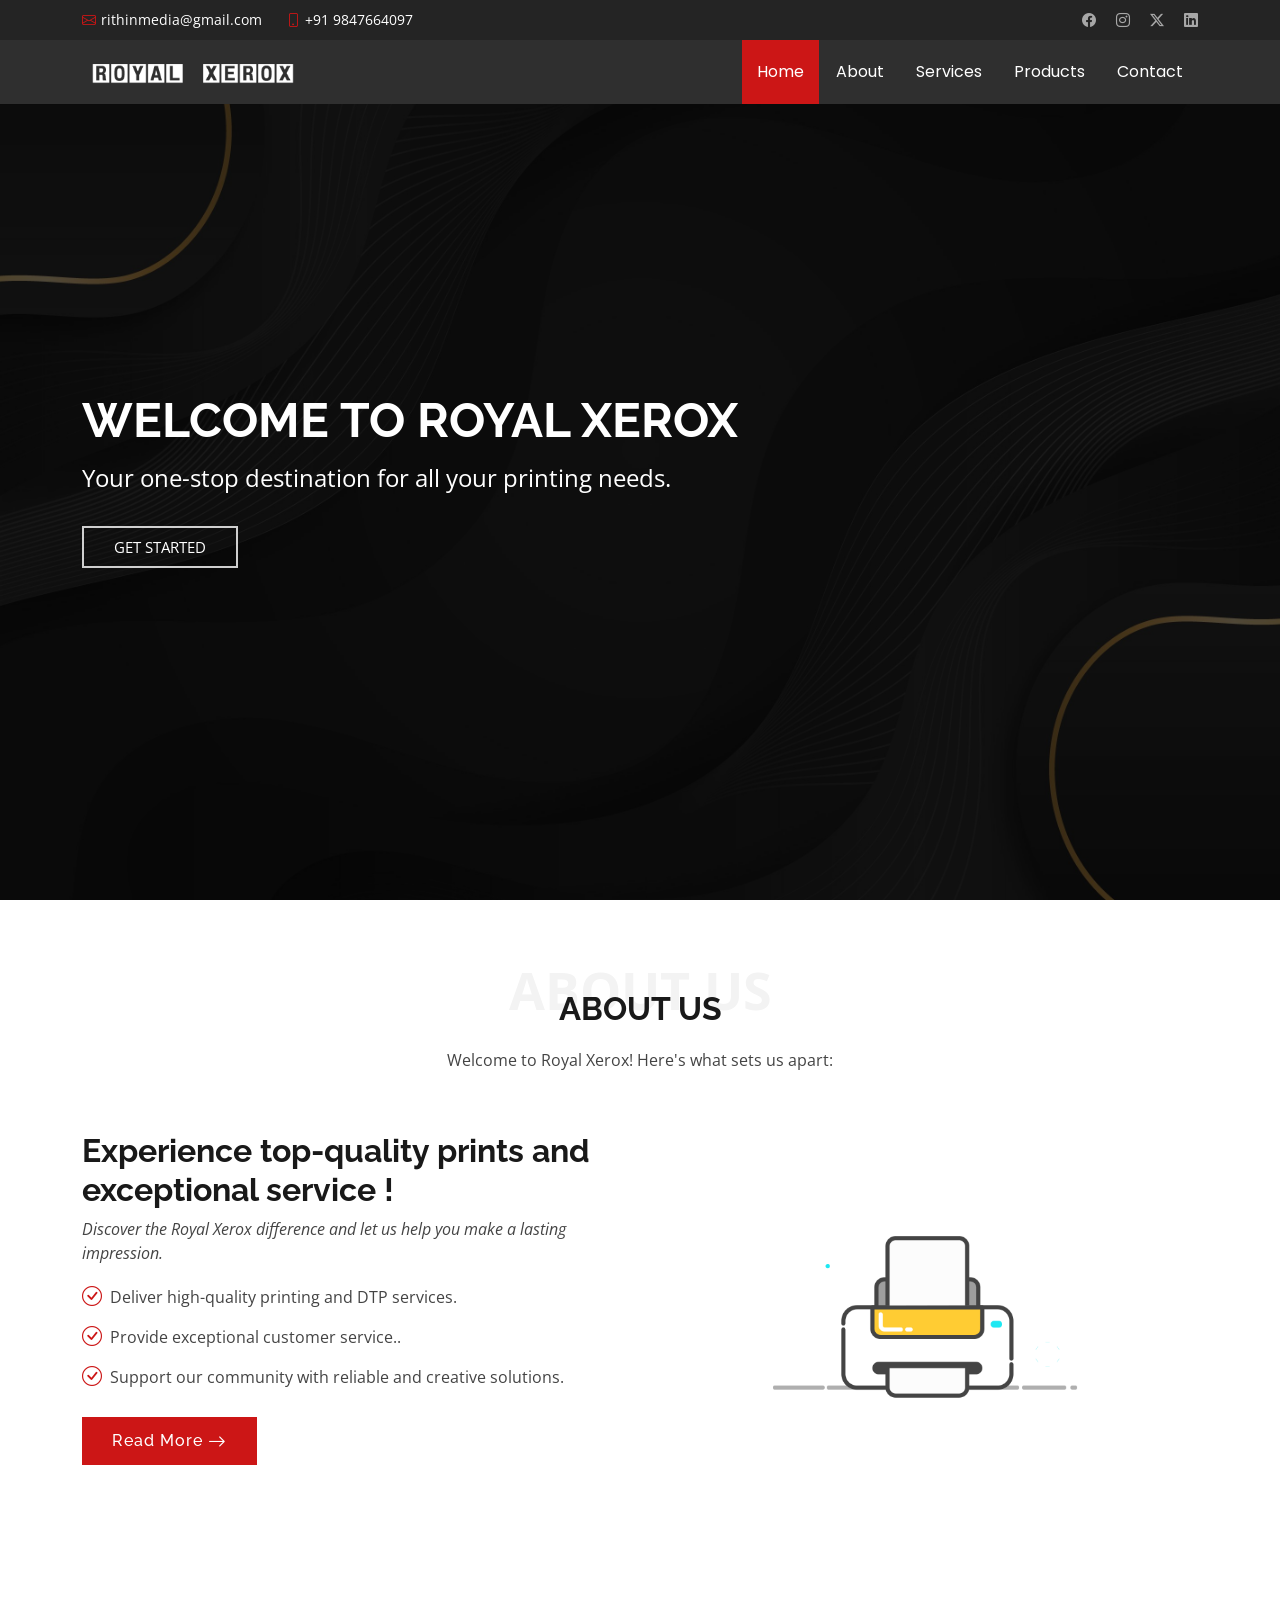
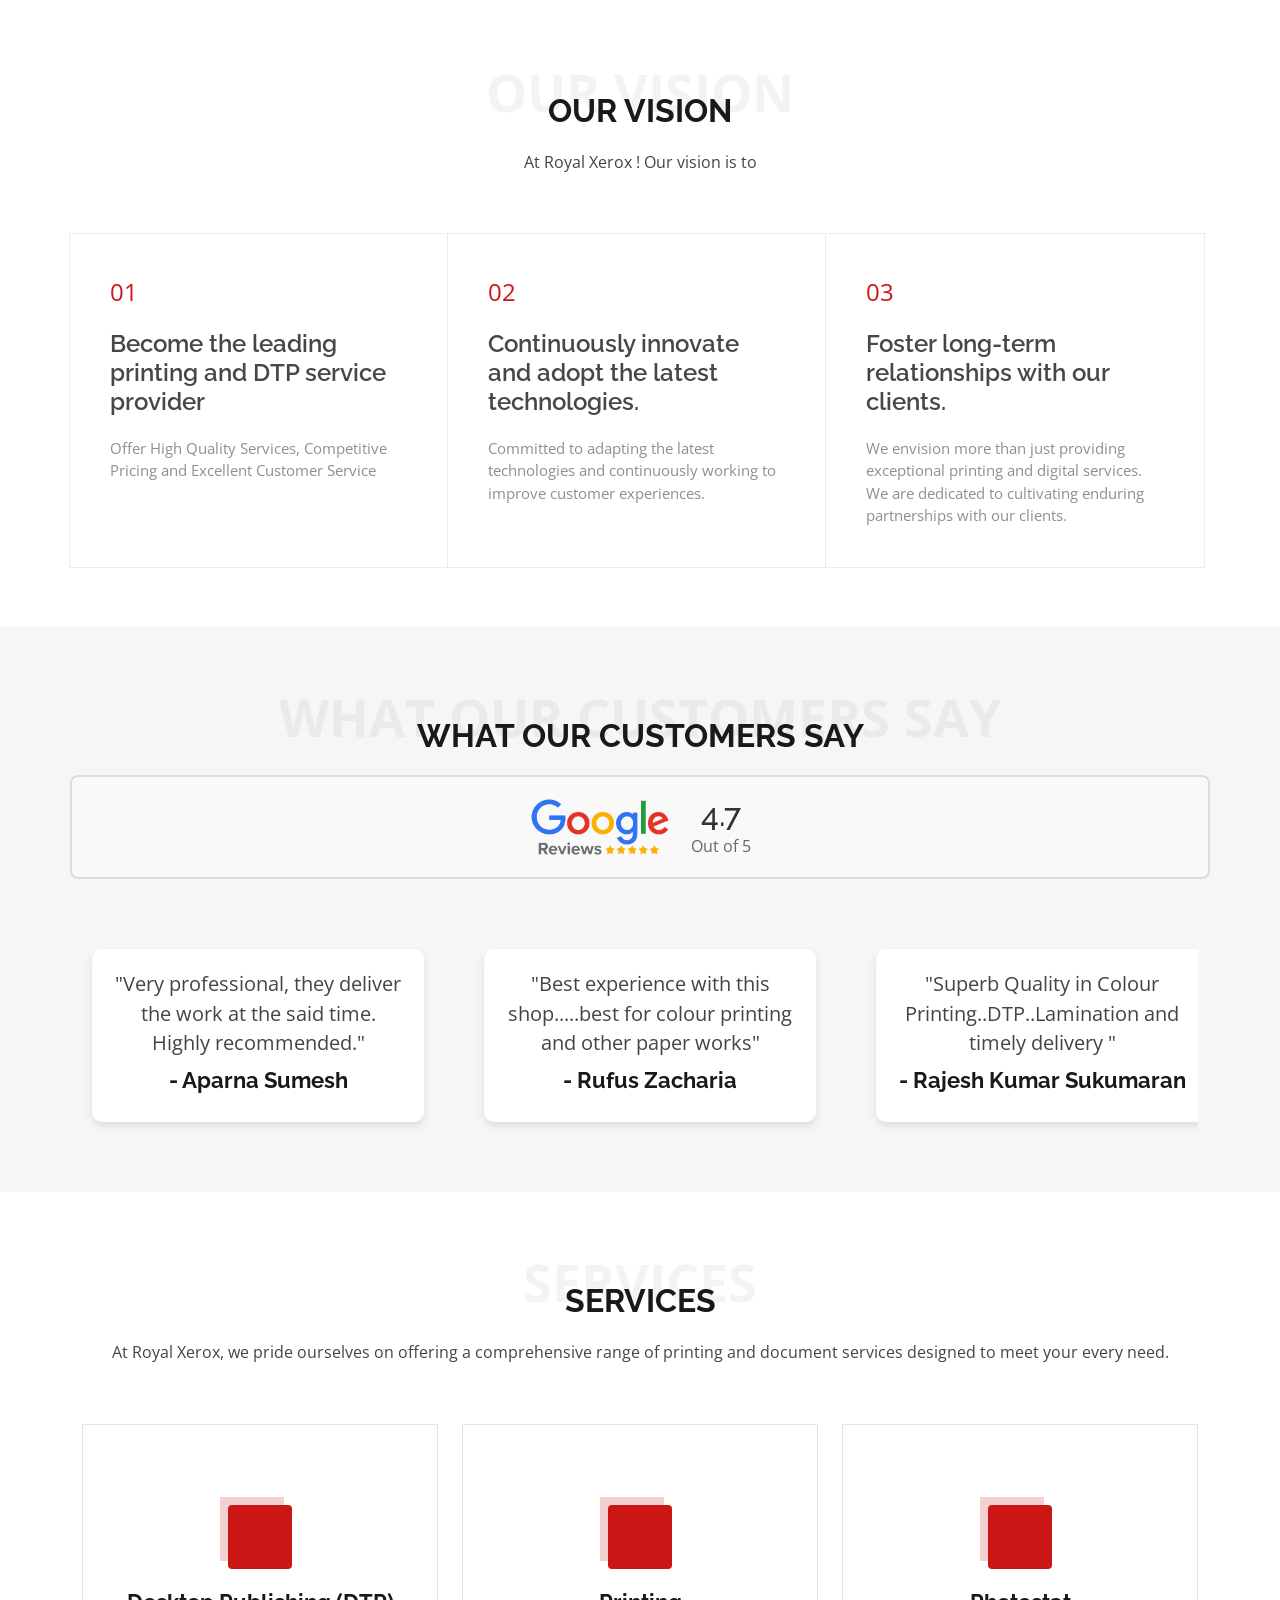
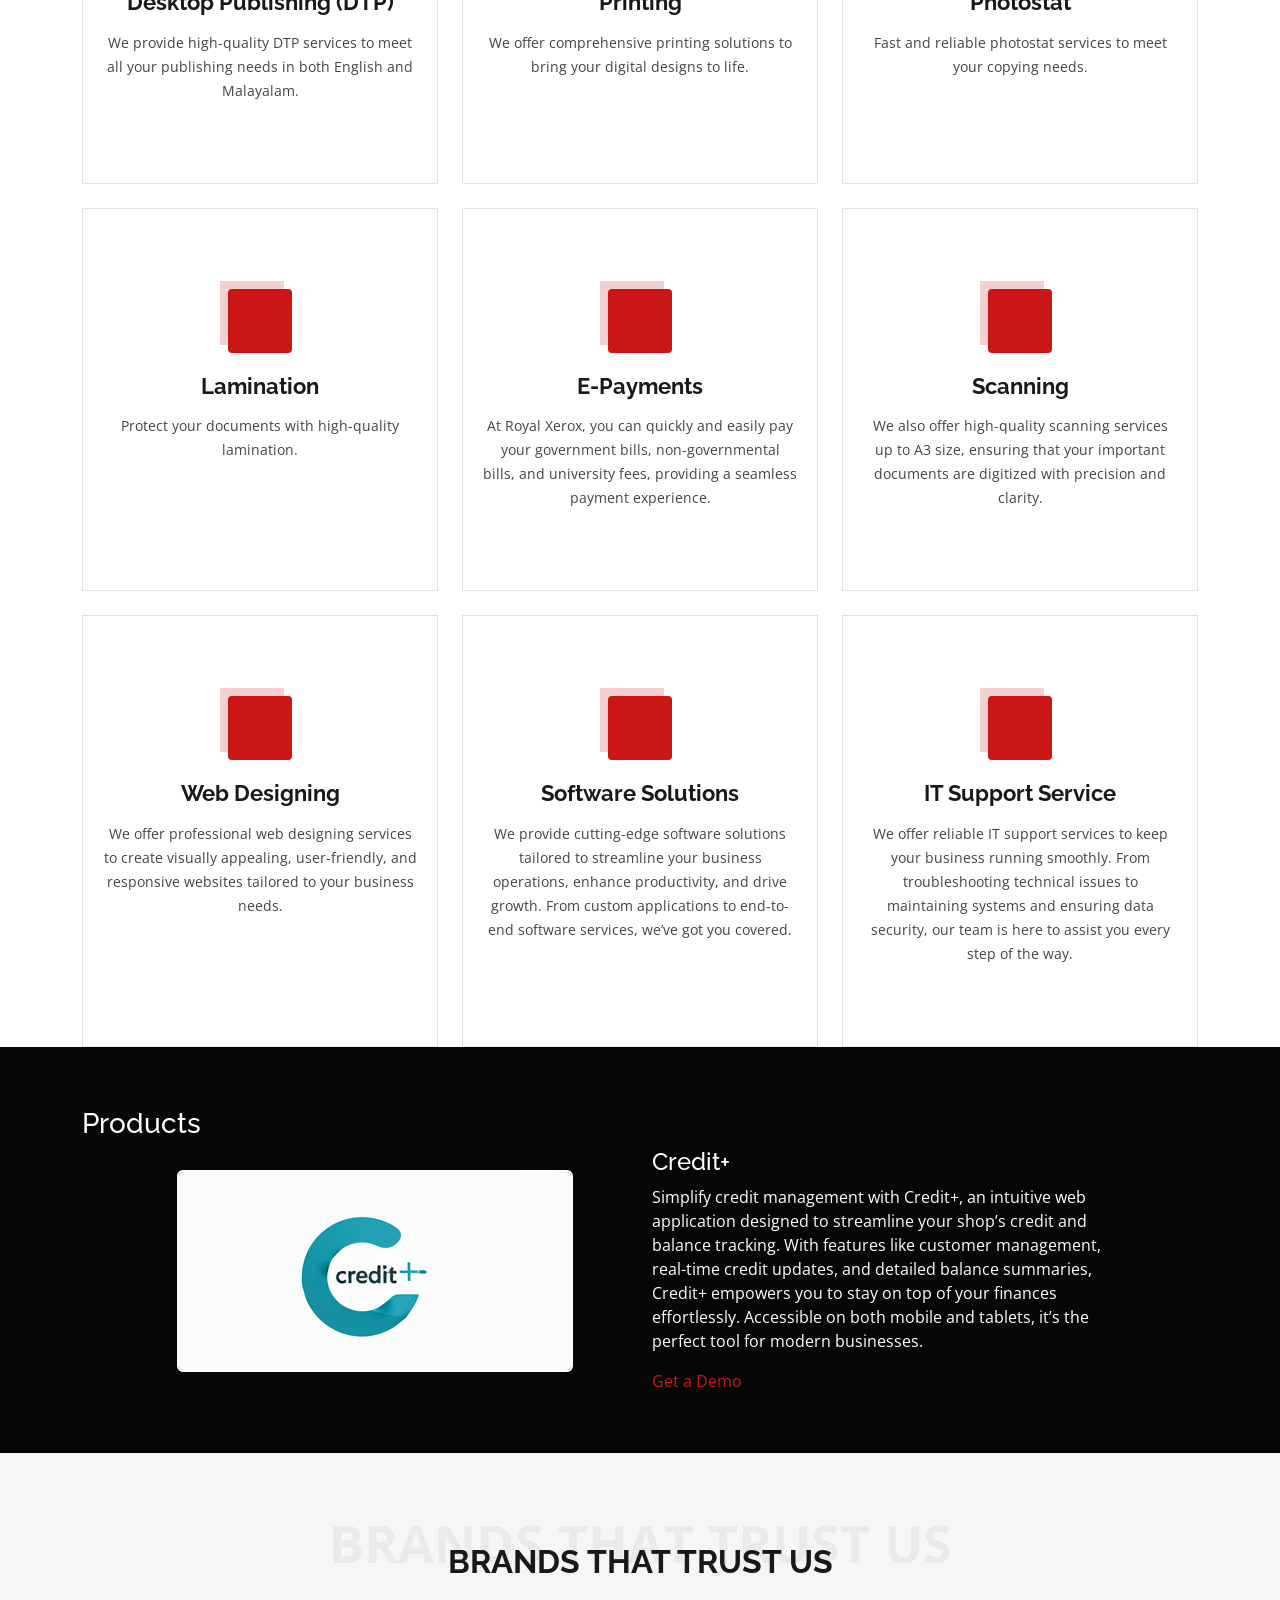
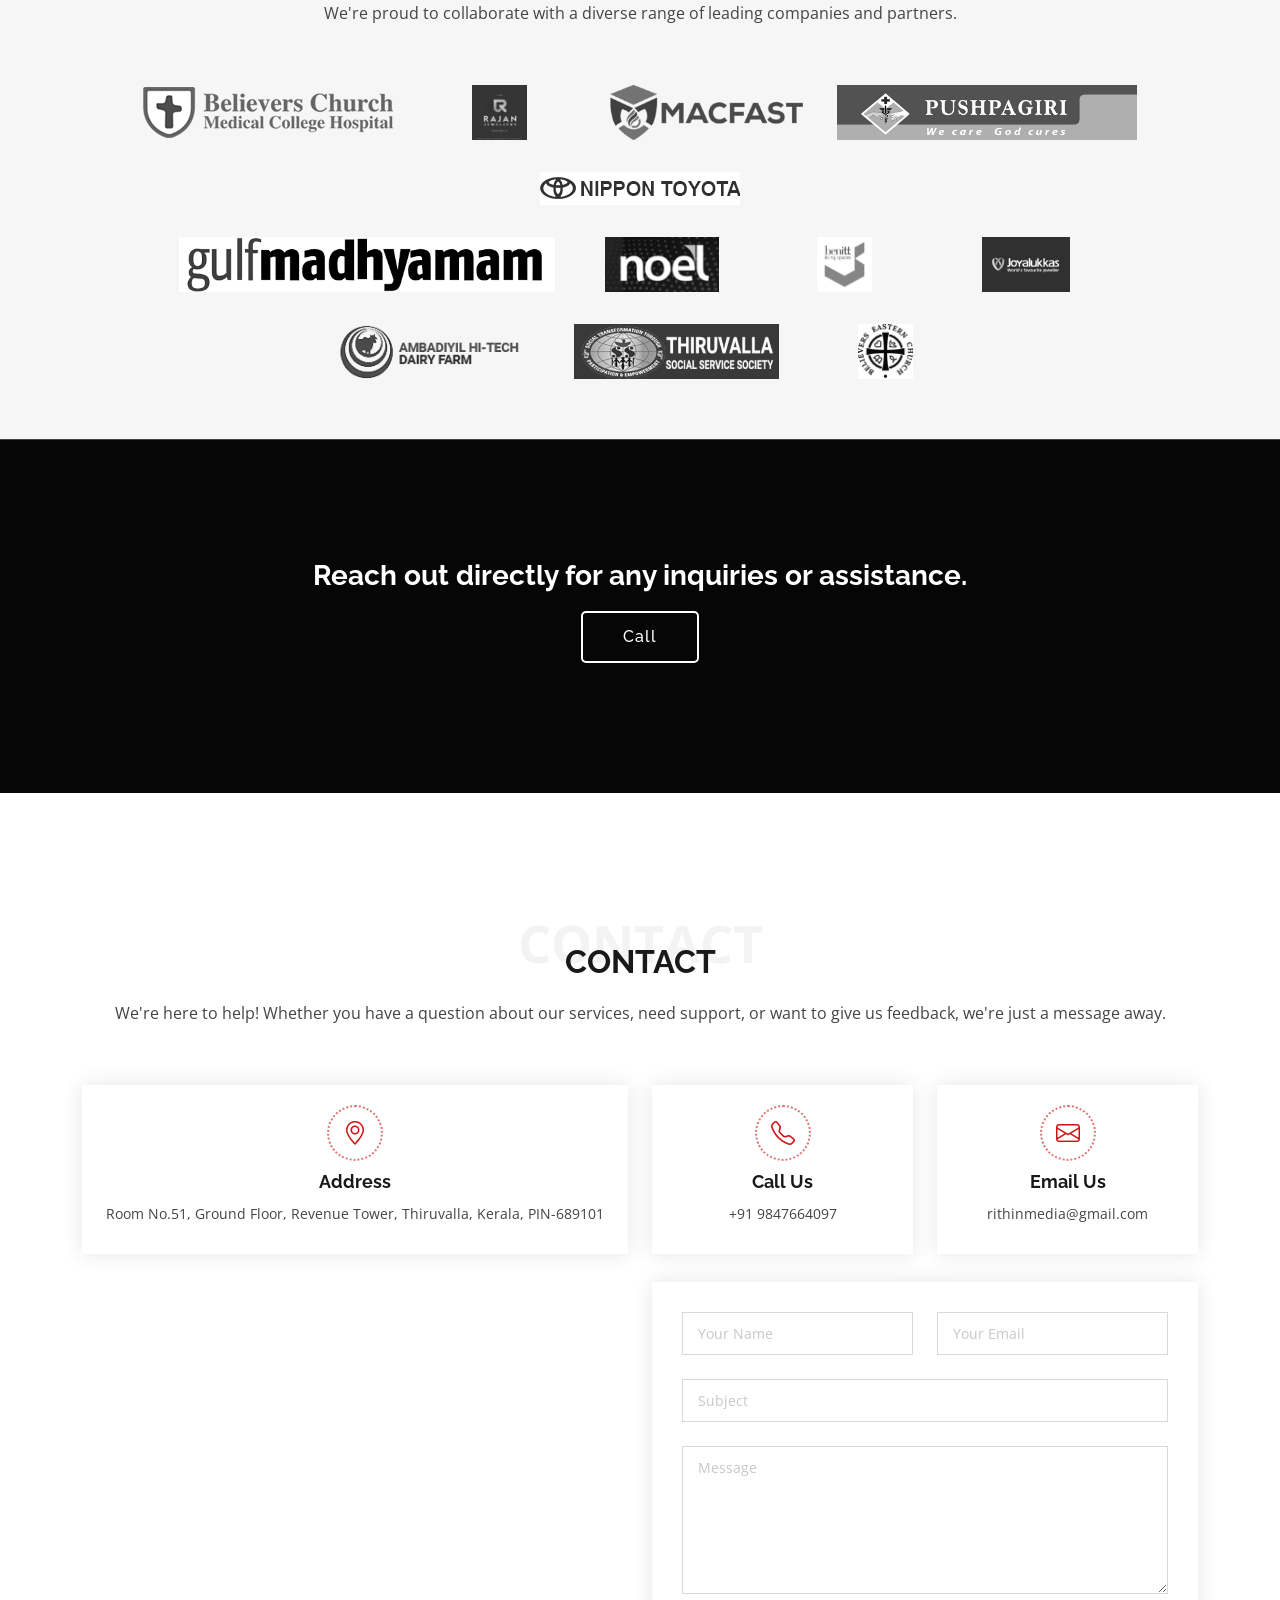
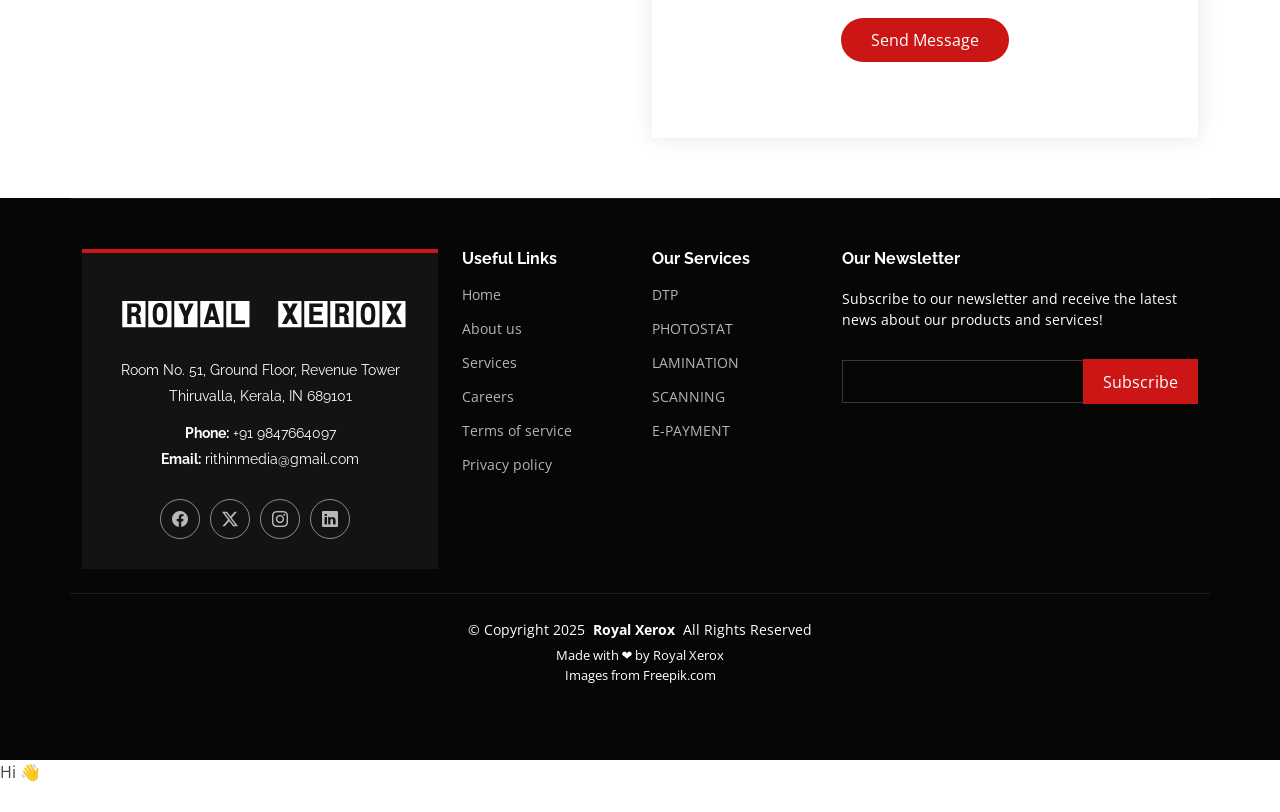
==== index.html @ 06dba80c "clients commmit" ====
<!DOCTYPE html>
<html lang="en">

<head>
  <meta charset="utf-8">
  <meta content="width=device-width, initial-scale=1.0" name="viewport">
  <title>Royal Xerox</title>
  <meta content="" name="description">
  <meta content="" name="keywords">

  <!-- Favicons -->
  <link href="assets/img/images.jpeg" rel="icon">
  <link href="assets/img/apple-touch-icon.png" rel="apple-touch-icon">

  <!-- Fonts -->
  <link href="https://fonts.googleapis.com" rel="preconnect">
  <link href="https://fonts.gstatic.com" rel="preconnect" crossorigin>
  <link href="https://fonts.googleapis.com/css2?family=Open+Sans:ital,wght@0,300;0,400;0,500;0,600;0,700;0,800;1,300;1,400;1,500;1,600;1,700;1,800&family=Poppins:ital,wght@0,100;0,200;0,300;0,400;0,500;0,600;0,700;0,800;0,900;1,100;1,200;1,300;1,400;1,500;1,600;1,700;1,800;1,900&family=Raleway:ital,wght@0,100;0,200;0,300;0,400;0,500;0,600;0,700;0,800;0,900;1,100;1,200;1,300;1,400;1,500;1,600;1,700;1,800;1,900&display=swap" rel="stylesheet">

  <!-- Vendor CSS Files -->
  <link href="assets/vendor/bootstrap/css/bootstrap.min.css" rel="stylesheet">
  <link href="assets/vendor/bootstrap-icons/bootstrap-icons.css" rel="stylesheet">
  <link href="assets/vendor/aos/aos.css" rel="stylesheet">
  <link href="assets/vendor/swiper/swiper-bundle.min.css" rel="stylesheet">
  <link href="assets/vendor/glightbox/css/glightbox.min.css" rel="stylesheet">

  <!-- Main CSS File -->
  <link href="assets/css/main.css" rel="stylesheet">

  <!-- =======================================================
  * Template Name: Day
  * Template URL: https://bootstrapmade.com/day-multipurpose-html-template-for-free/
  * Updated: Jun 29 2024 with Bootstrap v5.3.3
  * Author: BootstrapMade.com
  * License: https://bootstrapmade.com/license/
  ======================================================== -->
</head>

<body class="index-page">

  <header id="header" class="header fixed-top">

    <div class="topbar d-flex align-items-center">
      <div class="container d-flex justify-content-center justify-content-md-between">
        <div class="contact-info d-flex align-items-center">
          <i class="bi bi-envelope d-flex align-items-center"><a href="mailto:rithinmedia@gmail.com">rithinmedia@gmail.com</a></i>
          <i class="bi bi-phone d-flex align-items-center ms-4"><a href="tel:+919847664097"> +91 9847664097</a></i>
        </div>
        <div class="social-links d-none d-md-flex align-items-center">
          
          <a href="https://www.facebook.com/royalxeroxthiruvalla/" class="facebook"><i class="bi bi-facebook"></i></a>
          <a href="#" class="instagram"><i class="bi bi-instagram"></i></a>
          <a href="#" class="twitter"><i class="bi bi-twitter-x"></i></a>
          <a href="#" class="linkedin"><i class="bi bi-linkedin"></i></a>
        </div>
      </div>
    </div><!-- End Top Bar -->

    <div class="branding d-flex align-items-center">

      <div class="container position-relative d-flex align-items-center justify-content-between">
        <a href="index.html" class="logo d-flex align-items-center">
          <!-- Uncomment the line below if you also wish to use an image logo -->
          <!-- <img src="assets/img/logo.png" alt=""> -->
          <h1 class="sitename"><img src="assets/img/logo.png" alt=""></h1>
        </a>

        <nav id="navmenu" class="navmenu">
          <ul>
            <li><a href="#hero" class="active">Home</a></li>
            <li><a href="#about">About</a></li>
            <li><a href="#services">Services</a></li>
            <li><a href="#product">Products</a></li>
            <li><a href="#contact">Contact</a></li>
          </ul>
          <i class="mobile-nav-toggle d-xl-none bi bi-list"></i>
        </nav>
      </div>

    </div>

  </header>

  <main class="main">

    <!-- Hero Section -->
    <section id="hero" class="hero section dark-background">

      <img src="assets/img/hero-bg.jpg" alt="" data-aos="fade-in" id="logonav">

      <div class="container" data-aos="fade-up" data-aos-delay="100">
        <div class="row justify-content-start">
          <div class="col-lg-8">
            <h2>Welcome to Royal Xerox</h2>
            <p>Your one-stop destination for all your printing needs.</p>
            <a href="#about" class="btn-get-started">Get Started</a>
          </div>
        </div>
      </div>

    </section><!-- /Hero Section -->

    <!-- About Section -->
    <section id="about" class="about section">

      <!-- Section Title -->
      <div class="container section-title" data-aos="fade-up">
        <span>About Us<br></span>
        <h2>About Us<br></h2>
        <p>Welcome to Royal Xerox! Here's what sets us apart:</p>
      </div><!-- End Section Title -->

      <div class="container">

        <div class="row gy-4">

          <div class="col-lg-6 order-1 order-lg-2" data-aos="fade-up" data-aos-delay="100">
            <img src="assets/img/morningglory_printer.gif" class="img-fluid" alt="">
          </div>

          <div class="col-lg-6 order-2 order-lg-1 content" data-aos="fade-up" data-aos-delay="200">
            <h3>Experience top-quality prints and exceptional service !</h3>
            <p class="fst-italic">
              Discover the Royal Xerox difference and let us help you make a lasting impression.
            </p>
            <ul>
              <li><i class="bi bi-check-circle"></i> <span>Deliver high-quality printing and DTP services.</span></li>
              <li><i class="bi bi-check-circle"></i> <span>Provide exceptional customer service..</span></li>
              <li><i class="bi bi-check-circle"></i> <span>Support our community with reliable and creative solutions.</span></li>
            </ul>
            <a href="#cards" class="read-more"><span>Read More</span><i class="bi bi-arrow-right"></i></a>
          </div>

        </div>

      </div>

    </section><!-- /About Section -->

    <!-- Cards Section -->
    <section id="cards" class="cards section">
      <div class="container section-title" data-aos="fade-up">
        <span>Our Vision<br></span>
        <h2>Our Vision<br></h2>
        <p>At Royal Xerox ! Our vision is to </p>
      </div><!-- End Section Title -->
      <div class="container">

        <div class="row no-gutters">

          <div class="col-lg-4 col-md-6 card" data-aos="fade-up" data-aos-delay="100">
            <span>01</span>
            <h4>Become the leading printing and DTP service provider</h4>
            <p>Offer High Quality Services, Competitive Pricing and Excellent Customer Service</p>
          </div><!-- End Card Item -->

          <div class="col-lg-4 col-md-6 card" data-aos="fade-up" data-aos-delay="200">
            <span>02</span>
            <h4>Continuously innovate and adopt the latest technologies.</h4>
            <p>Committed to adapting the latest technologies and continuously working to improve customer experiences.</p>
          </div><!-- End Card Item -->

          <div class="col-lg-4 col-md-6 card" data-aos="fade-up" data-aos-delay="300">
            <span>03</span>
            <h4>Foster long-term relationships with our clients.</h4>
            <p>We envision more than just providing exceptional printing and digital services. We are dedicated to cultivating enduring partnerships with our clients.</p>
          </div><!-- End Card Item -->


        </div>

      </div>

    </section><!-- /Cards Section -->

    <section id="reviews" class="reviews section light-background">
      <div class="container section-title" data-aos="fade-up">
          <span>What Our Customers Say<br></span>
          <h2>What Our Customers Say<br></h2>
          
          <!-- Add Google Reviews Logo -->
          <div class="reviews-container">
            <div class="google-reviews-logo">
                <img src="assets/img/Google-Review-Logo.png" alt="Google Reviews">
            </div>
            <div class="overall-rating">
                <h3>4.7</h3>
                <div class="rating-number">Out of 5</div> <!-- Replace with actual rating info -->
            </div>
        </div>
      </div><!-- End Section Title -->
  
      <div class="container">
          <div class="swiper init-swiper">
              <script type="application/json" class="swiper-config">
                  {
                      "loop": true,
                      "speed": 600,
                      "autoplay": {
                          "delay": 5000
                      },
                      "slidesPerView": "auto",
                      "pagination": {
                          "el": ".swiper-pagination",
                          "type": "bullets",
                          "clickable": true
                      },
                      "breakpoints": {
                          "320": {
                              "slidesPerView": 1,
                              "spaceBetween": 20
                          },
                          "640": {
                              "slidesPerView": 2,
                              "spaceBetween": 40
                          },
                          "992": {
                              "slidesPerView": 3,
                              "spaceBetween": 60
                          }
                      }
                  }
              </script>
              <div class="swiper-wrapper align-items-center">
                  <!-- Review Slide 1 -->
                  <div class="swiper-slide review-slide">
                      <div class="review-content">
                          <p>"Very professional, they deliver the work at the said time. Highly recommended."</p>
                          <h4>- Aparna Sumesh</h4>
                      </div>
                  </div>
                  <!-- Review Slide 2 -->
                  <div class="swiper-slide review-slide">
                      <div class="review-content">
                          <p>"Best experience with this shop.....best for colour printing and other paper works"</p>
                          <h4>- Rufus Zacharia</h4>
                      </div>
                  </div>
                  <!-- Add more review slides here -->
                  <!-- Review Slide 3 -->
                  <div class="swiper-slide review-slide">
                      <div class="review-content">
                          <p>"Superb Quality in Colour Printing..DTP..Lamination and timely delivery "</p>
                          <h4>- Rajesh Kumar Sukumaran</h4>
                      </div>
                  </div>
                  <!-- Review Slide 4 -->
                  <div class="swiper-slide review-slide">
                      <div class="review-content">
                          <p>"Excellent for Colour Printing , DTP Works, Best shop in Thiruvalla"</p>
                          <h4>- Neethu Chacko</h4>
                      </div>
                  </div>
                  <!-- Review Slide 5 -->
                  <div class="swiper-slide review-slide">
                      <div class="review-content">
                          <p>"Work perfection is awesome and having good knowledge in printing and designing"</p>
                          <h4>- Preeja Nair</h4>
                      </div>
                  </div>
              </div>
          </div>
      </div>
  </section><!-- /Reviews Section -->

    <!-- Services Section -->
    <section id="services" class="services section">

      <!-- Section Title -->
      <div class="container section-title" data-aos="fade-up">
        <span>Services</span>
        <h2>Services</h2>
        <p>At Royal Xerox, we pride ourselves on offering a comprehensive range of printing and document services designed to meet your every need. </p>
      </div><!-- End Section Title -->

      <div class="container">

        <div class="row gy-4">

          <div class="col-lg-4 col-md-6" data-aos="fade-up" data-aos-delay="100">
            <div class="service-item  position-relative">
              <div class="icon">
                <i class="bi bi-activity"></i>
              </div>
              <a href="#" class="stretched-link">
                <h3>Desktop Publishing (DTP)</h3>
              </a>
              <p>We provide high-quality DTP services to meet all your publishing needs in both English and Malayalam.</p>
            </div>
          </div><!-- End Service Item -->

          <div class="col-lg-4 col-md-6" data-aos="fade-up" data-aos-delay="200">
            <div class="service-item position-relative">
              <div class="icon">
                <i class="bi bi-broadcast"></i>
              </div>
              <a href="#" class="stretched-link">
                <h3>Printing</h3>
              </a>
              <p>We offer comprehensive printing solutions to bring your digital designs to life.</p>
            </div>
          </div><!-- End Service Item -->

          <div class="col-lg-4 col-md-6" data-aos="fade-up" data-aos-delay="300">
            <div class="service-item position-relative">
              <div class="icon">
                <i class="bi bi-easel"></i>
              </div>
              <a href="#" class="stretched-link">
                <h3>Photostat</h3>
              </a>
              <p>Fast and reliable photostat services to meet your copying needs.</p>
            </div>
          </div><!-- End Service Item -->

          <div class="col-lg-4 col-md-6" data-aos="fade-up" data-aos-delay="400">
            <div class="service-item position-relative">
              <div class="icon">
                <i class="bi bi-bounding-box-circles"></i>
              </div>
              <a href="#" class="stretched-link">
                <h3>Lamination</h3>
              </a>
              <p>Protect your documents with high-quality lamination.</p>
              <a href="#" class="stretched-link"></a>
            </div>
          </div><!-- End Service Item -->

          <div class="col-lg-4 col-md-6" data-aos="fade-up" data-aos-delay="500">
            <div class="service-item position-relative">
              <div class="icon">
                <i class="bi bi-calendar4-week"></i>
              </div>
              <a href="#" class="stretched-link">
                <h3>E-Payments</h3>
              </a>
              <p>At Royal Xerox, you can quickly and easily pay your government bills, non-governmental bills, and university fees, providing a seamless payment experience.</p>
              <a href="#" class="stretched-link"></a>
            </div>
          </div><!-- End Service Item -->

          <div class="col-lg-4 col-md-6" data-aos="fade-up" data-aos-delay="600">
            <div class="service-item position-relative">
              <div class="icon">
                <i class="bi bi-chat-square-text"></i>
              </div>
              <a href="#" class="stretched-link">
                <h3>Scanning</h3>
              </a>
              <p>We also offer high-quality scanning services up to A3 size, ensuring that your important documents are digitized with precision and clarity.</p>
              <a href="#" class="stretched-link"></a>
            </div>
          </div><!-- End Service Item -->
          <div class="col-lg-4 col-md-6" data-aos="fade-up" data-aos-delay="600">
            <div class="service-item position-relative">
              <div class="icon">
                <i class="bi bi-chat-square-text"></i>
              </div>
              <a href="#" class="stretched-link">
                <h3>Web Designing</h3>
              </a>
              <p>We offer professional web designing services to create visually appealing, user-friendly, and responsive websites tailored to your business needs.</p>
              <a href="#" class="stretched-link"></a>
            </div>
          </div><!-- End Service Item -->
          <div class="col-lg-4 col-md-6" data-aos="fade-up" data-aos-delay="600">
            <div class="service-item position-relative">
              <div class="icon">
                <i class="bi bi-chat-square-text"></i>
              </div>
              <a href="#" class="stretched-link">
                <h3>Software Solutions</h3>
              </a>
              <p>We provide cutting-edge software solutions tailored to streamline your business operations, enhance productivity, and drive growth. From custom applications to end-to-end software services, we’ve got you covered.</p>
              <a href="#" class="stretched-link"></a>
            </div>
          </div><!-- End Service Item --><div class="col-lg-4 col-md-6" data-aos="fade-up" data-aos-delay="600">
            <div class="service-item position-relative">
              <div class="icon">
                <i class="bi bi-chat-square-text"></i>
              </div>
              <a href="#" class="stretched-link">
                <h3>IT Support Service</h3>
              </a>
              <p>We offer reliable IT support services to keep your business running smoothly. From troubleshooting technical issues to maintaining systems and ensuring data security, our team is here to assist you every step of the way.</p>
              <a href="#" class="stretched-link"></a>
            </div>
          </div><!-- End Service Item -->

        </div>

      </div>
    
<!-- Software Product Section -->
<section id="product" class="product section dark-background">
  <div class="container">
  <h3>Products</h3>
    <div class="row justify-content-center align-items-center" data-aos="zoom-in" data-aos-delay="100">
      <div class="col-xl-10">
        <div class="row align-items-center text-center text-md-start">
          <!-- Product Logo -->
          <div class="col-md-6">
            <img src="assets/img/project/credit+.png" alt="Software Product Logo" class="img-fluid rounded" 
                 style="max-width: 100%; height: auto; border: 2px solid #fff; border-radius: 10px;">
          </div>
          <!-- Product Description -->
          <div class="col-md-6">
            <h4>Credit+</h4>
            <p>
              Simplify credit management with Credit+, an intuitive web application designed to streamline your shop’s credit and balance tracking. With features like customer management, real-time credit updates, and detailed balance summaries, Credit+ empowers you to stay on top of your finances effortlessly. Accessible on both mobile and tablets, it’s the perfect tool for modern businesses.
            </p>
            <a class="cta-btn mt-3" href="#contact">Get a Demo</a>
          </div>
        </div>
      </div>
    </div>
  </div>

</section><!-- /Software Product Section -->
<!-- Brands Section -->
<!-- =======================================================
  * Brands That Trust Us Section (Manual CSS Animation)
  ======================================================== -->
<section id="brands" class="brands section light-background">

  <!-- Section Title -->
  <div class="container section-title">
    <span>Brands That Trust Us</span>
    <h2>Brands That Trust Us</h2>
    <p>We're proud to collaborate with a diverse range of leading companies and partners.</p>
  </div><!-- End Section Title -->

  <div class="container">
    <div class="brands-container">

      <!-- First Row of Logos -->
      <div class="brand-row">
        <div class="brand-item">
          <img src="assets/img/clients/client-3.png" alt="Brand Logo 1">
        </div>
        <div class="brand-item">
          <img src="assets/img/clients/client-2.png" alt="Brand Logo 2">
        </div>
        <div class="brand-item">
          <img src="assets/img/clients/client-4.png" alt="Brand Logo 3">
        </div>
        <div class="brand-item">
          <img src="assets/img/clients/client-5.png" alt="Brand Logo 4">
        </div>
        <div class="brand-item">
          <img src="assets/img/clients/client-11.png" alt="Brand Logo 5">
        </div>
      </div>

      <!-- Second Row of Logos -->
      <div class="brand-row">
        <div class="brand-item">
          <img src="assets/img/clients/client-9.png" alt="Brand Logo 6">
        </div>
        <div class="brand-item">
          <img src="assets/img/clients/client-1.png" alt="Brand Logo 7">
        </div>
        <div class="brand-item">
          <img src="assets/img/clients/client-7.png" alt="Brand Logo 8">
        </div>
        <div class="brand-item">
          <img src="assets/img/clients/client-10.gif" alt="Brand Logo 9">
        </div>
        <div class="brand-item">
          <img src="assets/img/clients/client-6.png" alt="Brand Logo 10">
        </div>
        <div class="brand-item">
          <img src="assets/img/clients/client-12.png" alt="Brand Logo 10">
        </div>
        <div class="brand-item">
          <img src="assets/img/clients/client-13.png" alt="Brand Logo 10">
        </div>
      </div>

    </div>
  </div>

</section><!-- /Brands Section -->
    <!-- Call To Action Section -->
    <section id="call-to-action" class="call-to-action section dark-background">

      <img src="assets/img/cta-bg.jpg" alt="">

      <div class="container">
        <div class="row justify-content-center" data-aos="zoom-in" data-aos-delay="100">
          <div class="col-xl-10">
            <div class="text-center">
              <h3>Reach out directly for any inquiries or assistance.</h3>
              <a class="cta-btn" href="tel:+919847664097">Call</a>
            </div>
          </div>
        </div>
      </div>

    </section><!-- /Call To Action Section -->


    </section><!-- /Team Section -->

    <!-- Contact Section -->
    <section id="contact" class="contact section">

      <!-- Section Title -->
      <div class="container section-title" data-aos="fade-up">
        <span>Contact</span>
        <h2>Contact</h2>
        <p>We're here to help! Whether you have a question about our services, need support, or want to give us feedback, we're just a message away.</p>
      </div><!-- End Section Title -->

      <div class="container" data-aos="fade-up" data-aos-delay="100">

        <div class="row gy-4">

          <div class="col-lg-6">
            <div class="info-item d-flex flex-column justify-content-center align-items-center" data-aos="fade-up" data-aos-delay="200">
              <i class="bi bi-geo-alt"></i>
              <h3>Address</h3>
              <p>Room No.51, Ground Floor, Revenue Tower, Thiruvalla, Kerala, PIN-689101 </p>
            </div>
          </div><!-- End Info Item -->

          <div class="col-lg-3 col-md-6">
            <div class="info-item d-flex flex-column justify-content-center align-items-center" data-aos="fade-up" data-aos-delay="300">
              <i class="bi bi-telephone"></i>
              <h3>Call Us</h3>
              <p>+91 9847664097</p>
   
            </div>
          </div><!-- End Info Item -->

          <div class="col-lg-3 col-md-6">
            <div class="info-item d-flex flex-column justify-content-center align-items-center" data-aos="fade-up" data-aos-delay="400">
              <i class="bi bi-envelope"></i>
              <h3>Email Us</h3>
              <p>rithinmedia@gmail.com</p>
            </div>
          </div><!-- End Info Item -->

        </div>

        <div class="row gy-4 mt-1">
          <div class="col-lg-6" data-aos="fade-up" data-aos-delay="300">
            <iframe src="https://www.google.com/maps/embed?pb=!1m18!1m12!1m3!1d3936.4609875355113!2d76.5666291741224!3d9.380874283383577!2m3!1f0!2f0!3f0!3m2!1i1024!2i768!4f13.1!3m3!1m2!1s0x3b06240b7fc2f66b%3A0x5ed2994f30b6fde3!2sRoyal%20Xerox-%20Photostat%20%7C%20DTP%20%7C%20Internet%20%7C%20Printing%20upto%20A3%20%7C%20Lamination%7C%20Xerox!5e0!3m2!1sen!2sin!4v1720617554786!5m2!1sen!2sin" width="600" height="450" style="border:0;" allowfullscreen="" loading="lazy" referrerpolicy="no-referrer-when-downgrade"></iframe></iframe>
          </div><!-- End Google Maps -->

          <div class="col-lg-6">
            <form action="https://formspree.io/f/xldrddgw" method="post" class="php-email-form" data-aos="fade-up" data-aos-delay="400">
              <div class="row gy-4">

                <div class="col-md-6">
                  <input type="text" name="name" class="form-control" placeholder="Your Name" required="">
                </div>

                <div class="col-md-6 ">
                  <input type="email" class="form-control" name="email" placeholder="Your Email" required="">
                </div>

                <div class="col-md-12">
                  <input type="text" class="form-control" name="subject" placeholder="Subject" required="">
                </div>

                <div class="col-md-12">
                  <textarea class="form-control" name="message" rows="6" placeholder="Message" required=""></textarea>
                </div>

                <div class="col-md-12 text-center">
                  <div class="loading">Loading</div>
                  <div class="error-message">Your message has been sent. Thank you!</div>
                  <div class="sent-message">Your message has been sent. Thank you!</div>

                  <button type="submit">Send Message</button>
                </div>

              </div>
            </form>
          </div><!-- End Contact Form -->

        </div>

      </div>

    </section><!-- /Contact Section -->

  </main>

  <footer id="footer" class="footer position-relative dark-background">

    <div class="container footer-top">
      <div class="row gy-4">
        <div class="col-lg-4 col-md-6">
          <div class="footer-about">
            <a href="index.html" class="logo sitename"><img src="assets/img/logo.png" alt=""></a>
            <div class="footer-contact pt-3">
              <p>Room No. 51, Ground Floor, Revenue Tower</p>
              <p>Thiruvalla, Kerala, IN 689101</p>
              <p class="mt-3"><strong>Phone:</strong> <span>+91 9847664097</span></p>
              <p><strong>Email:</strong> <span>rithinmedia@gmail.com</span></p>
            </div>
            <div class="social-links d-flex mt-4">
              <a href="https://www.facebook.com/royalxeroxthiruvalla/"><i class="bi bi-facebook"></i></a>
              <a href=""><i class="bi bi-twitter-x"></i></a>
              <a href=""><i class="bi bi-instagram"></i></a>
              <a href=""><i class="bi bi-linkedin"></i></a>
            </div>
          </div>
        </div>

        <div class="col-lg-2 col-md-3 footer-links">
          <h4>Useful Links</h4>
          <ul>
            <li><a href="#">Home</a></li>
            <li><a href="#about">About us</a></li>
            <li><a href="#services">Services</a></li>
            <li><a href="careers.html">Careers</a></li>
            <li><a href="#">Terms of service</a></li>
            <li><a href="#">Privacy policy</a></li>
          </ul>
        </div>

        <div class="col-lg-2 col-md-3 footer-links">
          <h4>Our Services</h4>
          <ul>
            <li><a href="#services">DTP</a></li>
            <li><a href="#services">PHOTOSTAT</a></li>
            <li><a href="#services">LAMINATION</a></li>
            <li><a href="#services">SCANNING</a></li>
            <li><a href="#services">E-PAYMENT</a></li>
          </ul>
        </div>

        <div class="col-lg-4 col-md-12 footer-newsletter">
          <h4>Our Newsletter</h4>
          <p>Subscribe to our newsletter and receive the latest news about our products and services!</p>
          <form action="forms/newsletter.php" method="post" class="php-email-form">
            <div class="newsletter-form"><input type="email" name="email"><input type="submit" value="Subscribe"></div>
            <div class="loading">Loading</div>
            <div class="sent-message">Your subscription request has been sent. Thank you!</div>
          </form>
        </div>

      </div>
    </div>

    <div class="container copyright text-center mt-4">
      <p>© <span>Copyright 2025</span> <strong class="px-1 sitename">Royal Xerox</strong> <span>All Rights Reserved</span></p>
      <div class="credits">
        <!-- All the links in the footer should remain intact. -->
        <!-- You can delete the links only if you've purchased the pro version. -->
        <!-- Licensing information: https://bootstrapmade.com/license/ -->
        <!-- Purchase the pro version with working PHP/AJAX contact form: [buy-url] -->
        Made with ❤️ by Royal Xerox</a></a>
        <p>Images from Freepik.com</p>
      </div>
    </div>

  </footer>
  <!-- Floating Chatbot -->
  <div id="chatbot-container">
  <div id="chat-message">Hi 👋</div>
  <div id="chatbot">
    <!-- WhatsApp Logo SVG -->
    <svg xmlns="http://www.w3.org/2000/svg" width="28" height="28" fill="white" viewBox="0 0 24 24">
      <path d="M.057 24l1.687-6.163a11.867 11.867 0 01-1.587-5.96C.16 5.3 5.307.154 11.64.154c3.17 0 6.167 1.237 8.413 3.484a11.82 11.82 0 013.48 8.414c-.003 6.333-5.15 11.48-11.483 11.48a11.9 11.9 0 01-5.962-1.59L.057 24zm6.597-3.807c1.676.995 3.276 1.591 5.084 1.593 5.448 0 9.886-4.434 9.889-9.877.002-5.462-4.415-9.89-9.881-9.892-5.452 0-9.887 4.428-9.889 9.88a9.84 9.84 0 001.606 5.26l-.999 3.648 3.19-.992zm11.387-5.464c-.074-.124-.272-.198-.57-.347-.297-.149-1.758-.868-2.031-.967-.272-.099-.47-.149-.669.149-.198.297-.768.967-.94 1.165-.173.198-.347.223-.644.074-.297-.149-1.255-.463-2.39-1.475-.883-.788-1.48-1.761-1.653-2.059-.173-.297-.018-.458.13-.606.134-.133.297-.347.446-.52.149-.173.198-.297.298-.495.099-.198.05-.372-.025-.521-.074-.149-.669-1.612-.916-2.209-.242-.579-.487-.5-.669-.51-.173-.007-.372-.009-.57-.009-.198 0-.52.074-.793.372s-1.04 1.016-1.04 2.479 1.065 2.876 1.213 3.074c.149.198 2.095 3.2 5.076 4.487.709.306 1.262.489 1.694.626.712.227 1.36.195 1.872.118.571-.085 1.758-.719 2.006-1.413.248-.694.248-1.289.173-1.413z"/>
    </svg>
  </div>
</div>

  <!-- Small notification sound -->
  <audio id="chat-sound" src="https://www.soundjay.com/buttons/sounds/button-3.mp3" preload="auto"></audio>

  <!-- Scroll Top -->
  <a href="#" id="scroll-top" class="scroll-top d-flex align-items-center justify-content-center"><i class="bi bi-arrow-up-short"></i></a>

  <!-- Preloader -->
  <div id="preloader"></div>

  <!-- Vendor JS Files -->
  <script src="assets/vendor/bootstrap/js/bootstrap.bundle.min.js"></script>
  <script src="assets/vendor/php-email-form/validate.js"></script>
  <script src="assets/vendor/aos/aos.js"></script>
  <script src="assets/vendor/swiper/swiper-bundle.min.js"></script>
  <script src="assets/vendor/glightbox/js/glightbox.min.js"></script>
  <script src="assets/vendor/imagesloaded/imagesloaded.pkgd.min.js"></script>
  <script src="assets/vendor/isotope-layout/isotope.pkgd.min.js"></script>

  <!-- Main JS File -->
  <script src="assets/js/main.js"></script>

</body>
<script>
  // WhatsApp redirect on icon click
  document.getElementById("chatbot").onclick = function() {
    window.open("https://wa.me/919656719834?text=Hi%2C%20I%20just%20came%20across%20your%20website%20and%20wanted%20to%20connect%20with%20you%20on%20WhatsApp.", "_blank"); // replace with your WhatsApp number
  };

  // Play sound + show "Hi 👋"
  window.onload = function() {
    const sound = document.getElementById("chat-sound");
    sound.play();
  };

  // Auto-hide the "Hi" bubble after 5 seconds
  setTimeout(() => {
    document.getElementById("chat-message").style.display = "none";
  }, 5000);

  const form = document.getElementById('contact-form');
  form.addEventListener('submit', async (event) => {
    event.preventDefault();
    const formData = new FormData(form);
    
    const response = await fetch(form.action, {
      method: form.method,
      body: formData,
      headers: {
        'Accept': 'application/json'
      }
    });

    if (response.ok) {
      alert("Your message has been sent. Thank you!");
    } else {
      alert("There was an error sending your message. Please try again later.");
    }
    
  });
</script>
</html>
---- assets/css/main.css ----
/**
* Template Name: Day
* Template URL: https://bootstrapmade.com/day-multipurpose-html-template-for-free/
* Updated: Jun 29 2024 with Bootstrap v5.3.3
* Author: BootstrapMade.com
* License: https://bootstrapmade.com/license/
*/

/*--------------------------------------------------------------
# Font & Color Variables
# Help: https://bootstrapmade.com/color-system/
--------------------------------------------------------------*/
/* Fonts */
:root {
  --default-font: "Open Sans",  system-ui, -apple-system, "Segoe UI", Roboto, "Helvetica Neue", Arial, "Noto Sans", "Liberation Sans", sans-serif, "Apple Color Emoji", "Segoe UI Emoji", "Segoe UI Symbol", "Noto Color Emoji";
  --heading-font: "Raleway",  sans-serif;
  --nav-font: "Poppins",  sans-serif;
}

/* Global Colors - The following color variables are used throughout the website. Updating them here will change the color scheme of the entire website */
:root { 
  --background-color: #ffffff; /* Background color for the entire website, including individual sections */
  --default-color: #444444; /* Default color used for the majority of the text content across the entire website */
  --heading-color: #191919; /* Color for headings, subheadings and title throughout the website */
  --accent-color: #cc1616; /* Accent color that represents your brand on the website. It's used for buttons, links, and other elements that need to stand out */
  --surface-color: #ffffff; /* The surface color is used as a background of boxed elements within sections, such as cards, icon boxes, or other elements that require a visual separation from the global background. */
  --contrast-color: #ffffff; /* Contrast color for text, ensuring readability against backgrounds of accent, heading, or default colors. */
}

/* Nav Menu Colors - The following color variables are used specifically for the navigation menu. They are separate from the global colors to allow for more customization options */
:root {
  --nav-color: #ffffff;  /* The default color of the main navmenu links */
  --nav-hover-color: #cc1616; /* Applied to main navmenu links when they are hovered over or active */
  --nav-mobile-background-color: #ffffff; /* Used as the background color for mobile navigation menu */
  --nav-dropdown-background-color: #ffffff; /* Used as the background color for dropdown items that appear when hovering over primary navigation items */
  --nav-dropdown-color: #212529; /* Used for navigation links of the dropdown items in the navigation menu. */
  --nav-dropdown-hover-color: #cc1616; /* Similar to --nav-hover-color, this color is applied to dropdown navigation links when they are hovered over. */
}

/* Color Presets - These classes override global colors when applied to any section or element, providing reuse of the sam color scheme. */

.light-background {
  --background-color: #f6f6f6;
  --surface-color: #ffffff;
}

.dark-background {
  --background-color: #060606;
  --default-color: #ffffff;
  --heading-color: #ffffff;
  --surface-color: #252525;
  --contrast-color: #ffffff;
}

/* Smooth scroll */
:root {
  scroll-behavior: smooth;
}

/*--------------------------------------------------------------
# General Styling & Shared Classes
--------------------------------------------------------------*/
body {
  color: var(--default-color);
  background-color: var(--background-color);
  font-family: var(--default-font);
}

a {
  color: var(--accent-color);
  text-decoration: none;
  transition: 0.3s;
}

a:hover {
  color: color-mix(in srgb, var(--accent-color), transparent 25%);
  text-decoration: none;
}

h1,
h2,
h3,
h4,
h5,
h6 {
  color: var(--heading-color);
  font-family: var(--heading-font);
}

/* PHP Email Form Messages
------------------------------*/
.php-email-form .error-message {
  display: none;
  background: #df1529;
  color: #ffffff;
  text-align: left;
  padding: 15px;
  margin-bottom: 24px;
  font-weight: 600;
}

.php-email-form .sent-message {
  display: none;
  color: #ffffff;
  background: #059652;
  text-align: center;
  padding: 15px;
  margin-bottom: 24px;
  font-weight: 600;
}

.php-email-form .loading {
  display: none;
  background: var(--surface-color);
  text-align: center;
  padding: 15px;
  margin-bottom: 24px;
}

.php-email-form .loading:before {
  content: "";
  display: inline-block;
  border-radius: 50%;
  width: 24px;
  height: 24px;
  margin: 0 10px -6px 0;
  border: 3px solid var(--accent-color);
  border-top-color: var(--surface-color);
  animation: php-email-form-loading 1s linear infinite;
}

@keyframes php-email-form-loading {
  0% {
    transform: rotate(0deg);
  }

  100% {
    transform: rotate(360deg);
  }
}

/*--------------------------------------------------------------
# Global Header
--------------------------------------------------------------*/
.header {
  --background-color: #242424;
  --default-color: #ffffff;
  --heading-color: #ffffff;
  --contrast-color: #ffffff;
  color: var(--default-color);
  transition: all 0.5s;
  z-index: 997;
  background-color: var(--background-color);
}

.header .topbar {
  background-color: var(--background-color);
  height: 40px;
  padding: 0;
  font-size: 14px;
  transition: all 0.5s;
}

.header .topbar .contact-info i {
  font-style: normal;
  color: var(--accent-color);
}

.header .topbar .contact-info i a,
.header .topbar .contact-info i span {
  padding-left: 5px;
  color: var(--default-color);
}

@media (max-width: 575px) {

  .header .topbar .contact-info i a,
  .header .topbar .contact-info i span {
    font-size: 13px;
  }
}

.header .topbar .contact-info i a {
  line-height: 0;
  transition: 0.3s;
}

.header .topbar .contact-info i a:hover {
  color: var(--contrast-color);
  text-decoration: underline;
}

.header .topbar .social-links a {
  color: color-mix(in srgb, var(--default-color), transparent 40%);
  line-height: 0;
  transition: 0.3s;
  margin-left: 20px;
}

.header .topbar .social-links a:hover {
  color: var(--accent-color);
}

.header .branding {
  background-color: color-mix(in srgb, var(--default-color), transparent 95%);
  min-height: 50px;
}

.header .logo {
  line-height: 1;
}

.header .logo img {
  max-height: 36px;
  margin-right: 8px;
}

.header .logo h1 {
  font-size: 30px;
  margin: 0;
  font-weight: 700;
  text-transform: uppercase;
  color: var(--heading-color);
}

/*--------------------------------------------------------------
# Navigation Menu
--------------------------------------------------------------*/
/* Desktop Navigation */
@media (min-width: 1200px) {
  .navmenu {
    padding: 0;
  }

  .navmenu ul {
    margin: 0;
    padding: 0;
    display: flex;
    list-style: none;
    align-items: center;
  }

  .navmenu li {
    position: relative;
  }

  .navmenu a,
  .navmenu a:focus {
    color: var(--nav-color);
    padding: 20px 15px;
    margin-left: 2px;
    font-size: 16px;
    font-family: var(--nav-font);
    font-weight: 400;
    display: flex;
    align-items: center;
    justify-content: space-between;
    white-space: nowrap;
    transition: 0.3s;
  }

  .navmenu a i,
  .navmenu a:focus i {
    font-size: 12px;
    line-height: 0;
    margin-left: 5px;
    transition: 0.3s;
  }

  .navmenu li:hover>a,
  .navmenu .active,
  .navmenu .active:focus {
    color: var(--contrast-color);
    background-color: var(--nav-hover-color);
  }

  .navmenu .dropdown ul {
    margin: 0;
    padding: 0;
    background: var(--nav-dropdown-background-color);
    display: block;
    position: absolute;
    visibility: hidden;
    left: 2px;
    top: 130%;
    opacity: 0;
    transition: 0.3s;
    z-index: 99;
    box-shadow: 0px 0px 30px rgba(0, 0, 0, 0.15);
  }

  .navmenu .dropdown ul li {
    min-width: 200px;
  }

  .navmenu .dropdown ul a {
    padding: 10px 20px;
    margin: 0;
    font-size: 15px;
    text-transform: none;
    color: var(--nav-dropdown-color);
  }

  .navmenu .dropdown ul a i {
    font-size: 12px;
  }

  .navmenu .dropdown ul a:hover,
  .navmenu .dropdown ul .active:hover,
  .navmenu .dropdown ul li:hover>a {
    color: var(--contrast-color);
    background-color: var(--nav-hover-color);
  }

  .navmenu .dropdown:hover>ul {
    opacity: 1;
    top: 100%;
    visibility: visible;
  }

  .navmenu .dropdown .dropdown ul {
    top: 0;
    left: -90%;
    visibility: hidden;
  }

  .navmenu .dropdown .dropdown:hover>ul {
    opacity: 1;
    top: 0;
    left: -100%;
    visibility: visible;
  }
}

/* Mobile Navigation */
@media (max-width: 1199px) {
  .mobile-nav-toggle {
    color: var(--nav-color);
    font-size: 28px;
    line-height: 0;
    margin-right: 10px;
    cursor: pointer;
    transition: color 0.3s;
  }

  .navmenu {
    padding: 0;
    z-index: 9997;
  }

  .navmenu ul {
    display: none;
    position: absolute;
    inset: 60px 20px 20px 20px;
    padding: 10px 0;
    margin: 0;
    border-radius: 6px;
    background-color: var(--nav-mobile-background-color);
    overflow-y: auto;
    transition: 0.3s;
    z-index: 9998;
    box-shadow: 0px 0px 30px rgba(0, 0, 0, 0.1);
  }

  .navmenu a,
  .navmenu a:focus {
    color: var(--nav-dropdown-color);
    padding: 10px 20px;
    font-family: var(--nav-font);
    font-size: 17px;
    font-weight: 500;
    display: flex;
    align-items: center;
    justify-content: space-between;
    white-space: nowrap;
    transition: 0.3s;
  }

  .navmenu a i,
  .navmenu a:focus i {
    font-size: 12px;
    line-height: 0;
    margin-left: 5px;
    width: 30px;
    height: 30px;
    display: flex;
    align-items: center;
    justify-content: center;
    border-radius: 50%;
    transition: 0.3s;
    background-color: color-mix(in srgb, var(--accent-color), transparent 90%);
  }

  .navmenu a i:hover,
  .navmenu a:focus i:hover {
    background-color: var(--accent-color);
    color: var(--contrast-color);
  }

  .navmenu a:hover,
  .navmenu .active,
  .navmenu .active:focus {
    color: var(--nav-dropdown-hover-color);
  }

  .navmenu .active i,
  .navmenu .active:focus i {
    background-color: var(--accent-color);
    color: var(--contrast-color);
    transform: rotate(180deg);
  }

  .navmenu .dropdown ul {
    position: static;
    display: none;
    z-index: 99;
    padding: 10px 0;
    margin: 10px 20px;
    background-color: var(--nav-dropdown-background-color);
    transition: all 0.5s ease-in-out;
  }

  .navmenu .dropdown ul ul {
    background-color: rgba(33, 37, 41, 0.1);
  }

  .navmenu .dropdown>.dropdown-active {
    display: block;
    background-color: rgba(33, 37, 41, 0.03);
  }

  .mobile-nav-active {
    overflow: hidden;
  }

  .mobile-nav-active .mobile-nav-toggle {
    color: #fff;
    position: absolute;
    font-size: 32px;
    top: 15px;
    right: 15px;
    margin-right: 0;
    z-index: 9999;
  }

  .mobile-nav-active .navmenu {
    position: fixed;
    overflow: hidden;
    inset: 0;
    background: rgba(33, 37, 41, 0.8);
    transition: 0.3s;
  }

  .mobile-nav-active .navmenu>ul {
    display: block;
  }
}

/* Listing Dropdown - Desktop */
@media (min-width: 1200px) {
  .navmenu .listing-dropdown {
    position: static;
  }

  .navmenu .listing-dropdown ul {
    margin: 0;
    padding: 10px;
    background: var(--nav-dropdown-background-color);
    box-shadow: 0px 0px 20px rgba(0, 0, 0, 0.1);
    position: absolute;
    top: 130%;
    left: 0;
    right: 0;
    visibility: hidden;
    opacity: 0;
    display: flex;
    transition: 0.3s;
    border-radius: 4px;
    z-index: 99;
  }

  .navmenu .listing-dropdown ul li {
    flex: 1;
  }

  .navmenu .listing-dropdown ul li a,
  .navmenu .listing-dropdown ul li:hover>a {
    padding: 10px 20px;
    font-size: 15px;
    color: var(--nav-dropdown-color);
    background-color: var(--nav-dropdown-background-color);
  }

  .navmenu .listing-dropdown ul li a:hover,
  .navmenu .listing-dropdown ul li .active,
  .navmenu .listing-dropdown ul li .active:hover {
    color: var(--nav-dropdown-hover-color);
    background-color: var(--nav-dropdown-background-color);
  }

  .navmenu .listing-dropdown:hover>ul {
    opacity: 1;
    top: 100%;
    visibility: visible;
  }
}

/* Listing Dropdown - Mobile */
@media (max-width: 1199px) {
  .navmenu .listing-dropdown ul {
    position: static;
    display: none;
    z-index: 99;
    padding: 10px 0;
    margin: 10px 20px;
    background-color: var(--nav-dropdown-background-color);
    transition: all 0.5s ease-in-out;
  }

  .navmenu .listing-dropdown ul ul {
    background-color: rgba(33, 37, 41, 0.1);
  }

  .navmenu .listing-dropdown>.dropdown-active {
    display: block;
    background-color: rgba(33, 37, 41, 0.03);
  }
}

/*--------------------------------------------------------------
# Global Footer
--------------------------------------------------------------*/
.footer {
  color: var(--default-color);
  background-color: var(--background-color);
  font-size: 14px;
  padding-bottom: 50px;
  position: relative;
}

.footer .footer-top {
  padding-top: 50px;
  border-top: 1px solid color-mix(in srgb, var(--default-color), transparent 90%);
}

.footer .footer-about {
  display: flex;
  flex-direction: column;
  justify-content: center;
  align-items: center;
  background-color: color-mix(in srgb, var(--default-color), transparent 95%);
  border-top: 4px solid var(--accent-color);
  padding: 30px 20px;
}

.footer .footer-about .logo {
  margin-bottom: 5px;
  letter-spacing: 1px;
  font-family: var(--heading-font);
  color: var(--heading-color);
  font-size: 36px;
  padding: 0;
  font-weight: 700;
}

.footer .footer-about p {
  font-size: 14px;
  text-align: center;
  font-family: var(--heading-font);
}

.footer .social-links a {
  display: flex;
  align-items: center;
  justify-content: center;
  width: 40px;
  height: 40px;
  border-radius: 50%;
  border: 1px solid color-mix(in srgb, var(--default-color), transparent 50%);
  font-size: 16px;
  color: color-mix(in srgb, var(--default-color), transparent 30%);
  margin-right: 10px;
  transition: 0.3s;
}

.footer .social-links a:hover {
  color: var(--accent-color);
  border-color: var(--accent-color);
}

.footer h4 {
  font-size: 16px;
  font-weight: bold;
  position: relative;
  padding-bottom: 12px;
}

.footer .footer-links {
  margin-bottom: 30px;
}

.footer .footer-links ul {
  list-style: none;
  padding: 0;
  margin: 0;
}

.footer .footer-links ul i {
  padding-right: 2px;
  font-size: 12px;
  line-height: 0;
}

.footer .footer-links ul li {
  padding: 10px 0;
  display: flex;
  align-items: center;
}

.footer .footer-links ul li:first-child {
  padding-top: 0;
}

.footer .footer-links ul a {
  color: color-mix(in srgb, var(--default-color), transparent 30%);
  display: inline-block;
  line-height: 1;
}

.footer .footer-links ul a:hover {
  color: var(--accent-color);
}

.footer .footer-contact p {
  margin-bottom: 5px;
}

.footer .footer-newsletter .newsletter-form {
  margin-top: 30px;
  margin-bottom: 30px;
  padding: 6px 8px;
  position: relative;
  border-radius: 0;
  border: 1px solid color-mix(in srgb, var(--default-color), transparent 80%);
  display: flex;
  background-color: var(--background-color);
  transition: 0.3s;
}

.footer .footer-newsletter .newsletter-form:focus-within {
  border-color: var(--accent-color);
}

.footer .footer-newsletter .newsletter-form input[type=email] {
  border: 0;
  padding: 4px;
  width: 100%;
  background-color: var(--background-color);
  color: var(--default-color);
}

.footer .footer-newsletter .newsletter-form input[type=email]:focus-visible {
  outline: none;
}

.footer .footer-newsletter .newsletter-form input[type=submit] {
  border: 0;
  font-size: 16px;
  padding: 0 20px;
  margin: -8px -9px -8px 0;
  background: var(--accent-color);
  color: var(--contrast-color);
  transition: 0.3s;
  border-radius: 0;
}

.footer .footer-newsletter .newsletter-form input[type=submit]:hover {
  background: color-mix(in srgb, var(--accent-color), transparent 20%);
}

.footer .copyright {
  padding-top: 25px;
  padding-bottom: 25px;
  border-top: 1px solid color-mix(in srgb, var(--default-color), transparent 90%);
}

.footer .copyright p {
  margin-bottom: 0;
}

.footer .credits {
  margin-top: 6px;
  font-size: 13px;
}

/*--------------------------------------------------------------
# Preloader
--------------------------------------------------------------*/
#preloader {
  position: fixed;
  inset: 0;
  z-index: 999999;
  overflow: hidden;
  background: var(--background-color);
  transition: all 0.6s ease-out;
}

#preloader:before {
  content: "";
  position: fixed;
  top: calc(50% - 30px);
  left: calc(50% - 30px);
  border: 6px solid #ffffff;
  border-color: var(--accent-color) transparent var(--accent-color) transparent;
  border-radius: 50%;
  width: 60px;
  height: 60px;
  animation: animate-preloader 1.5s linear infinite;
}

@keyframes animate-preloader {
  0% {
    transform: rotate(0deg);
  }

  100% {
    transform: rotate(360deg);
  }
}

/*--------------------------------------------------------------
# Scroll Top Button
--------------------------------------------------------------*/
.scroll-top {
  position: fixed;
  visibility: hidden;
  opacity: 0;
  right: 15px;
  bottom: 15px;
  z-index: 99999;
  background-color: var(--accent-color);
  width: 40px;
  height: 40px;
  transition: all 0.4s;
}

.scroll-top i {
  font-size: 24px;
  color: var(--contrast-color);
  line-height: 0;
}

.scroll-top:hover {
  background-color: color-mix(in srgb, var(--accent-color), transparent 20%);
  color: var(--contrast-color);
}

.scroll-top.active {
  visibility: visible;
  opacity: 1;
}

/*--------------------------------------------------------------
# Disable aos animation delay on mobile devices
--------------------------------------------------------------*/
@media screen and (max-width: 768px) {
  [data-aos-delay] {
    transition-delay: 0 !important;
  }
}

/*--------------------------------------------------------------
# Global Page Titles & Breadcrumbs
--------------------------------------------------------------*/
.page-title {
  color: var(--default-color);
  background-color: var(--background-color);
  padding: 20px 0;
  position: relative;
}

.page-title h1 {
  font-size: 28px;
  font-weight: 700;
  margin: 0;
}

.page-title .breadcrumbs ol {
  display: flex;
  flex-wrap: wrap;
  list-style: none;
  padding: 0 0 10px 0;
  margin: 0;
  font-size: 14px;
}

.page-title .breadcrumbs ol li+li {
  padding-left: 10px;
}

.page-title .breadcrumbs ol li+li::before {
  content: "/";
  display: inline-block;
  padding-right: 10px;
  color: color-mix(in srgb, var(--default-color), transparent 70%);
}

/*--------------------------------------------------------------
# Global Sections
--------------------------------------------------------------*/
section,
.section {
  color: var(--default-color);
  background-color: var(--background-color);
  padding: 60px 0;
  scroll-margin-top: 100px;
  overflow: clip;
}

@media (max-width: 1199px) {

  section,
  .section {
    scroll-margin-top: 66px;
  }
}

/*--------------------------------------------------------------
# Global Section Titles
--------------------------------------------------------------*/
.section-title {
  text-align: center;
  padding: 30px 0;
  margin-bottom: 30px;
  position: relative;
}

.section-title h2 {
  font-size: 32px;
  font-weight: 700;
  text-transform: uppercase;
  margin-bottom: 20px;
  padding-bottom: 0;
  position: relative;
  z-index: 2;
}

.section-title span {
  position: absolute;
  top: 4px;
  color: color-mix(in srgb, var(--heading-color), transparent 95%);
  left: 0;
  right: 0;
  z-index: 1;
  font-weight: 700;
  font-size: 52px;
  text-transform: uppercase;
  line-height: 1;
}

.section-title p {
  margin-bottom: 0;
  position: relative;
  z-index: 2;
}

@media (max-width: 575px) {
  .section-title h2 {
    font-size: 28px;
    margin-bottom: 15px;
  }

  .section-title span {
    font-size: 38px;
  }
}

/*--------------------------------------------------------------
# Hero Section
--------------------------------------------------------------*/
.hero {
  width: 100%;
  min-height: 100vh;
  position: relative;
  padding: 160px 0 100px 0;
  display: flex;
  align-items: center;
  justify-content: center;
}

.hero img {
  position: absolute;
  inset: 0;
  display: block;
  width: 100%;
  height: 100%;
  object-fit: cover;
  z-index: 1;
}

.hero:before {
  content: "";
  background: color-mix(in srgb, var(--background-color), transparent 30%);
  position: absolute;
  inset: 0;
  z-index: 2;
}

.hero .container {
  position: relative;
  z-index: 3;
}

.hero h2 {
  margin: 0;
  font-size: 48px;
  text-transform: uppercase;
  font-weight: 700;
}

.hero p {
  margin: 10px 0 0 0;
  font-size: 24px;
  color: var(--heading-color);
}

.hero .btn-get-started {
  color: var(--default-color);
  font-weight: 400;
  font-size: 15px;
  display: inline-block;
  padding: 8px 30px;
  margin: 30px 0 0 0;
  transition: 0.5s;
  text-transform: uppercase;
  border: 2px solid color-mix(in srgb, var(--default-color), transparent 20%);
}

.hero .btn-get-started:hover {
  color: var(--contrast-color);
  background: var(--accent-color);
  border-color: var(--accent-color);
}

@media (max-width: 768px) {
  .hero h2 {
    font-size: 32px;
  }

  .hero p {
    font-size: 18px;
  }
}

/*--------------------------------------------------------------
# About Section
--------------------------------------------------------------*/
.about .content h3 {
  font-size: 2rem;
  font-weight: 700;
}

.about .content ul {
  list-style: none;
  padding: 0;
}

.about .content ul li {
  padding-bottom: 10px;
}

.about .content ul i {
  font-size: 1.25rem;
  margin-right: 4px;
  color: var(--accent-color);
}

.about .content p:last-child {
  margin-bottom: 0;
}

.about .content .read-more {
  background: var(--accent-color);
  color: var(--contrast-color);
  font-family: var(--heading-font);
  font-weight: 500;
  font-size: 16px;
  letter-spacing: 1px;
  padding: 12px 30px;
  transition: 0.3s;
  display: inline-flex;
  align-items: center;
  justify-content: center;
}

.about .content .read-more i {
  font-size: 18px;
  margin-left: 5px;
  line-height: 0;
  transition: 0.3s;
}

.about .content .read-more:hover {
  background: color-mix(in srgb, var(--accent-color), transparent 20%);
  padding-right: 25px;
}

.about .content .read-more:hover i {
  margin-left: 10px;
}

/*--------------------------------------------------------------
# Cards Section
--------------------------------------------------------------*/
.cards .card {
  background-color: var(--surface-color);
  color: var(--default-color);
  border: 1px solid color-mix(in srgb, var(--default-color), transparent 90%);
  padding: 40px;
  margin: -1px;
  border-radius: 0;
}

.cards .card span {
  display: block;
  font-size: 24px;
  font-weight: 400;
  color: var(--accent-color);
}

.cards .card h4 {
  color: color-mix(in srgb, var(--heading-color), transparent 20%);
  font-size: 24px;
  font-weight: 600;
  padding: 0;
  margin: 20px 0;
}

.cards .card p {
  color: color-mix(in srgb, var(--default-color), transparent 40%);
  font-size: 15px;
  margin: 0;
  padding: 0;
}

/*--------------------------------------------------------------
# Clients Section
--------------------------------------------------------------*/
.clients {
  padding: 15px 0;
}

.clients .swiper {
  padding: 10px 0;
}

.clients .swiper-wrapper {
  height: auto;
}

.clients .swiper-slide img {
  transition: 0.3s;
}

.clients .swiper-slide img:hover {
  transform: scale(1.1);
}

/*--------------------------------------------------------------
# Services Section
--------------------------------------------------------------*/
.services .service-item {
  background-color: var(--surface-color);
  text-align: center;
  border: 1px solid color-mix(in srgb, var(--default-color), transparent 85%);
  padding: 80px 20px;
  transition: all ease-in-out 0.3s;
  height: 100%;
}

.services .service-item .icon {
  margin: 0 auto;
  width: 64px;
  height: 64px;
  background: var(--accent-color);
  border-radius: 4px;
  display: flex;
  align-items: center;
  justify-content: center;
  margin-bottom: 20px;
  transition: 0.3s;
  transform-style: preserve-3d;
}

.services .service-item .icon i {
  color: var(--contrast-color);
  font-size: 28px;
  transition: ease-in-out 0.3s;
}

.services .service-item .icon::before {
  position: absolute;
  content: "";
  left: -8px;
  top: -8px;
  height: 100%;
  width: 100%;
  background: color-mix(in srgb, var(--accent-color), transparent 80%);
  border-radius: 5px;
  transition: all 0.3s ease-out 0s;
  transform: translateZ(-1px);
}

.services .service-item h3 {
  font-weight: 700;
  margin: 10px 0 15px 0;
  font-size: 22px;
}

.services .service-item p {
  line-height: 24px;
  font-size: 14px;
  margin-bottom: 0;
}

.services .service-item:hover {
  background: var(--accent-color);
  border-color: var(--accent-color);
}

.services .service-item:hover .icon {
  background: var(--surface-color);
}

.services .service-item:hover .icon i {
  color: var(--accent-color);
}

.services .service-item:hover .icon::before {
  background: color-mix(in srgb, var(--background-color), transparent 70%);
}

.services .service-item:hover h3,
.services .service-item:hover p {
  color: var(--contrast-color);
}

/*--------------------------------------------------------------
# Call To Action Section
--------------------------------------------------------------*/
.call-to-action {
  padding: 120px 0;
  position: relative;
  clip-path: inset(0);
}

.call-to-action img {
  position: fixed;
  top: 0;
  left: 0;
  display: block;
  width: 100%;
  height: 100%;
  object-fit: cover;
  z-index: 1;
}

.call-to-action:before {
  content: "";
  background: color-mix(in srgb, var(--background-color), transparent 50%);
  position: absolute;
  inset: 0;
  z-index: 2;
}

.call-to-action .container {
  position: relative;
  z-index: 3;
}

.call-to-action h3 {
  font-size: 28px;
  font-weight: 700;
  color: var(--default-color);
}

.call-to-action p {
  color: var(--default-color);
}

.call-to-action .cta-btn {
  font-family: var(--heading-font);
  font-weight: 500;
  font-size: 16px;
  letter-spacing: 1px;
  display: inline-block;
  padding: 12px 40px;
  border-radius: 5px;
  transition: 0.5s;
  margin: 10px;
  border: 2px solid var(--contrast-color);
  color: var(--contrast-color);
}

.call-to-action .cta-btn:hover {
  background: var(--accent-color);
  border: 2px solid var(--accent-color);
}

/*--------------------------------------------------------------
# Portfolio Section
--------------------------------------------------------------*/
.portfolio .portfolio-filters {
  padding: 0;
  margin: 0 auto 20px auto;
  list-style: none;
  text-align: center;
}

.portfolio .portfolio-filters li {
  cursor: pointer;
  display: inline-block;
  padding: 8px 20px 10px 20px;
  margin: 0;
  font-size: 15px;
  font-weight: 500;
  line-height: 1;
  margin-bottom: 5px;
  border-radius: 50px;
  transition: all 0.3s ease-in-out;
  font-family: var(--heading-font);
}

.portfolio .portfolio-filters li:hover,
.portfolio .portfolio-filters li.filter-active {
  color: var(--contrast-color);
  background-color: var(--accent-color);
}

.portfolio .portfolio-filters li:first-child {
  margin-left: 0;
}

.portfolio .portfolio-filters li:last-child {
  margin-right: 0;
}

@media (max-width: 575px) {
  .portfolio .portfolio-filters li {
    font-size: 14px;
    margin: 0 0 10px 0;
  }
}

.portfolio .portfolio-item {
  position: relative;
  overflow: hidden;
}

.portfolio .portfolio-item .portfolio-info {
  opacity: 0;
  position: absolute;
  left: 12px;
  right: 12px;
  bottom: -100%;
  z-index: 3;
  transition: all ease-in-out 0.5s;
  background: color-mix(in srgb, var(--background-color), transparent 10%);
  padding: 15px;
}

.portfolio .portfolio-item .portfolio-info h4 {
  font-size: 18px;
  font-weight: 600;
  padding-right: 50px;
}

.portfolio .portfolio-item .portfolio-info p {
  color: color-mix(in srgb, var(--default-color), transparent 30%);
  font-size: 14px;
  margin-bottom: 0;
  padding-right: 50px;
}

.portfolio .portfolio-item .portfolio-info .preview-link,
.portfolio .portfolio-item .portfolio-info .details-link {
  position: absolute;
  right: 50px;
  font-size: 24px;
  top: calc(50% - 14px);
  color: color-mix(in srgb, var(--default-color), transparent 30%);
  transition: 0.3s;
  line-height: 0;
}

.portfolio .portfolio-item .portfolio-info .preview-link:hover,
.portfolio .portfolio-item .portfolio-info .details-link:hover {
  color: var(--accent-color);
}

.portfolio .portfolio-item .portfolio-info .details-link {
  right: 14px;
  font-size: 28px;
}

.portfolio .portfolio-item:hover .portfolio-info {
  opacity: 1;
  bottom: 0;
}

/*--------------------------------------------------------------
# Pricing Section
--------------------------------------------------------------*/
.pricing .pricing-item {
  background-color: var(--surface-color);
  padding: 60px 40px;
  box-shadow: 0 3px 20px -2px rgba(0, 0, 0, 0.1);
  height: 100%;
  position: relative;
}

.pricing h3 {
  font-weight: 600;
  margin-bottom: 15px;
  font-size: 20px;
}

.pricing h4 {
  font-size: 48px;
  color: var(--accent-color);
  font-family: var(--heading-font);
  font-weight: 400;
}

.pricing h4 sup {
  font-size: 28px;
}

.pricing h4 span {
  color: color-mix(in srgb, var(--default-color), transparent 60%);
  font-size: 18px;
}

.pricing ul {
  padding: 20px 0;
  list-style: none;
  color: color-mix(in srgb, var(--default-color), transparent 30%);
  text-align: left;
  line-height: 20px;
}

.pricing ul li {
  padding: 10px 0;
  display: flex;
  align-items: center;
}

.pricing ul i {
  color: #059652;
  font-size: 24px;
  padding-right: 3px;
}

.pricing ul .na {
  color: color-mix(in srgb, var(--default-color), transparent 60%);
}

.pricing ul .na i {
  color: color-mix(in srgb, var(--default-color), transparent 60%);
}

.pricing ul .na span {
  text-decoration: line-through;
}

.pricing .buy-btn {
  color: color-mix(in srgb, var(--default-color), transparent 40%);
  background-color: var(--background-color);
  display: inline-block;
  padding: 8px 35px 10px 35px;
  border-radius: 4px;
  border: 1px solid color-mix(in srgb, var(--default-color), transparent 60%);
  transition: none;
  font-size: 16px;
  font-weight: 500;
  font-family: var(--heading-font);
  transition: 0.3s;
}

.pricing .buy-btn:hover {
  background: var(--accent-color);
  border-color: var(--accent-color);
  color: var(--contrast-color);
}

.pricing .featured {
  z-index: 10;
}

.pricing .featured .pricing-item {
  background: var(--accent-color);
}

@media (min-width: 992px) {
  .pricing .featured .pricing-item {
    transform: scale(1.02, 1.1);
  }
}

.pricing .featured h3,
.pricing .featured h4,
.pricing .featured h4 span,
.pricing .featured ul,
.pricing .featured ul .na,
.pricing .featured ul i,
.pricing .featured ul .na i {
  color: var(--contrast-color);
}

.pricing .featured .buy-btn {
  background: var(--accent-color);
  color: var(--contrast-color);
  border-color: var(--contrast-color);
}

.pricing .featured .buy-btn:hover {
  background: color-mix(in srgb, var(--background-color), transparent 92%);
}

/*--------------------------------------------------------------
# Team Section
--------------------------------------------------------------*/
.team .member {
  background-color: var(--surface-color);
  border: 1px solid color-mix(in srgb, var(--default-color), transparent 90%);
  text-align: center;
  margin-bottom: 20px;
}

.team .member img {
  border-radius: 50%;
  max-width: 60%;
  margin: 30px 0;
}

.team .member .member-content {
  padding: 0 20px 30px 20px;
}

.team .member h4 {
  font-weight: 700;
  margin-bottom: 2px;
  font-size: 18px;
}

.team .member span {
  font-style: italic;
  display: block;
  font-size: 13px;
  color: color-mix(in srgb, var(--default-color), transparent 20%);
}

.team .member p {
  padding-top: 10px;
  font-size: 14px;
  font-style: italic;
  color: color-mix(in srgb, var(--default-color), transparent 40%);
}

.team .member .social {
  margin-top: 15px;
}

.team .member .social a {
  color: color-mix(in srgb, var(--default-color), transparent 60%);
  transition: 0.3s;
}

.team .member .social a:hover {
  color: var(--accent-color);
}

.team .member .social i {
  font-size: 18px;
  margin: 0 2px;
}

/*--------------------------------------------------------------
# Contact Section
--------------------------------------------------------------*/
.contact .info-item {
  background-color: var(--surface-color);
  padding: 20px 0 30px 0;
  box-shadow: 0px 0px 20px rgba(0, 0, 0, 0.1);
}

.contact .info-item i {
  font-size: 20px;
  color: var(--accent-color);
  width: 56px;
  height: 56px;
  font-size: 24px;
  display: flex;
  justify-content: center;
  align-items: center;
  border-radius: 4px;
  transition: all 0.3s ease-in-out;
  border-radius: 50%;
  border: 2px dotted color-mix(in srgb, var(--accent-color), transparent 40%);
}

.contact .info-item h3 {
  font-size: 20px;
  font-size: 18px;
  font-weight: 700;
  margin: 10px 0;
}

.contact .info-item p {
  padding: 0;
  margin-bottom: 0;
  font-size: 14px;
}

.contact .php-email-form {
  background-color: var(--surface-color);
  height: 100%;
  padding: 30px;
  box-shadow: 0px 0px 20px rgba(0, 0, 0, 0.1);
}

@media (max-width: 575px) {
  .contact .php-email-form {
    padding: 20px;
  }
}

.contact .php-email-form input[type=text],
.contact .php-email-form input[type=email],
.contact .php-email-form textarea {
  font-size: 14px;
  padding: 10px 15px;
  box-shadow: none;
  border-radius: 0;
  color: var(--default-color);
  background-color: var(--surface-color);
  border-color: color-mix(in srgb, var(--default-color), transparent 80%);
}

.contact .php-email-form input[type=text]:focus,
.contact .php-email-form input[type=email]:focus,
.contact .php-email-form textarea:focus {
  border-color: var(--accent-color);
}

.contact .php-email-form input[type=text]::placeholder,
.contact .php-email-form input[type=email]::placeholder,
.contact .php-email-form textarea::placeholder {
  color: color-mix(in srgb, var(--default-color), transparent 70%);
}

.contact .php-email-form button[type=submit] {
  color: var(--contrast-color);
  background: var(--accent-color);
  border: 0;
  padding: 10px 30px;
  transition: 0.4s;
  border-radius: 50px;
}

.contact .php-email-form button[type=submit]:hover {
  background: color-mix(in srgb, var(--accent-color), transparent 20%);
}

/*--------------------------------------------------------------
# Service Details Section
--------------------------------------------------------------*/
.service-details .services-list {
  background-color: var(--surface-color);
  padding: 10px 30px;
  border: 1px solid color-mix(in srgb, var(--default-color), transparent 90%);
  margin-bottom: 20px;
}

.service-details .services-list a {
  display: block;
  line-height: 1;
  padding: 8px 0 8px 15px;
  border-left: 3px solid color-mix(in srgb, var(--default-color), transparent 70%);
  margin: 20px 0;
  color: color-mix(in srgb, var(--default-color), transparent 20%);
  transition: 0.3s;
}

.service-details .services-list a.active {
  color: var(--heading-color);
  font-weight: 700;
  border-color: var(--accent-color);
}

.service-details .services-list a:hover {
  border-color: var(--accent-color);
}

.service-details .services-img {
  margin-bottom: 20px;
}

.service-details h3 {
  font-size: 26px;
  font-weight: 700;
}

.service-details h4 {
  font-size: 20px;
  font-weight: 700;
}

.service-details p {
  font-size: 15px;
}

.service-details ul {
  list-style: none;
  padding: 0;
  font-size: 15px;
}

.service-details ul li {
  padding: 5px 0;
  display: flex;
  align-items: center;
}

.service-details ul i {
  font-size: 20px;
  margin-right: 8px;
  color: var(--accent-color);
}

/*--------------------------------------------------------------
# Portfolio Details Section
--------------------------------------------------------------*/
.portfolio-details .portfolio-details-slider img {
  width: 100%;
}

.portfolio-details .portfolio-details-slider .swiper-pagination {
  margin-top: 20px;
  position: relative;
}

.portfolio-details .portfolio-details-slider .swiper-pagination .swiper-pagination-bullet {
  width: 12px;
  height: 12px;
  background-color: color-mix(in srgb, var(--default-color), transparent 85%);
  opacity: 1;
}

.portfolio-details .portfolio-details-slider .swiper-pagination .swiper-pagination-bullet-active {
  background-color: var(--accent-color);
}

.portfolio-details .portfolio-info {
  background-color: var(--surface-color);
  padding: 30px;
  box-shadow: 0px 0 30px rgba(0, 0, 0, 0.1);
}

.portfolio-details .portfolio-info h3 {
  font-size: 22px;
  font-weight: 700;
  margin-bottom: 20px;
  padding-bottom: 20px;
  border-bottom: 1px solid color-mix(in srgb, var(--default-color), transparent 85%);
}

.portfolio-details .portfolio-info ul {
  list-style: none;
  padding: 0;
  font-size: 15px;
}

.portfolio-details .portfolio-info ul li+li {
  margin-top: 10px;
}

.portfolio-details .portfolio-description {
  padding-top: 30px;
}

.portfolio-details .portfolio-description h2 {
  font-size: 26px;
  font-weight: 700;
  margin-bottom: 20px;
}

.portfolio-details .portfolio-description p {
  padding: 0;
  color: color-mix(in srgb, var(--default-color), transparent 30%);
}

/*--------------------------------------------------------------
# Starter Section Section
--------------------------------------------------------------*/
.starter-section {
  /* Add your styles here */
}

.review{
  max-width: fit-content;
  height: auto;

}

.swiper-wrapper{
  padding: 10px;
}

.swiper-container {
}
.swiper-slide {
  text-align: center;
  font-size: 18px;
  background: #fff;

  /* Center slide text vertically */
  display: flex;
  justify-content: center;
  align-items: center;
}
.swiper-slide img {
  width: 600px; /* Fixed width for the image */
  height: auto; /* Maintain aspect ratio */
  max-width: 100%; /* Ensure image does not exceed container width */
}

.review-slide {
  background: #fff;
  border-radius: 10px;
  padding: 20px;
  box-shadow: 0 4px 8px rgba(0, 0, 0, 0.1);
  text-align: center;
}

.review-content p {
  font-size: 1.1em;
  margin-bottom: 10px;
}

.review-content h4 {
  font-size: 1.2em;
  font-weight: bold;
}


.reviews-container {
  display: flex;
  align-items: center;
  justify-content: center;
  gap: 20px; /* Space between the logo and rating */
  border: 2px solid #ddd; /* Optional: border around the container */
  padding: 10px; /* Optional: padding around the container */
  border-radius: 8px; /* Optional: rounded corners */
  background-color: #f9f9f9; /* Optional: background color */
}

.google-reviews-logo img {
  height: 80px;
  width: auto;
}

.overall-rating {
  text-align: center;
}

.overall-rating h3 {
  font-size: 2em;
  color: #333; /* Text color for the rating */
  margin: 0;
}

.overall-rating .rating-number {
  font-size: 1em;
  color: #666; /* Color for additional text or stars */
}


/*--------------------------------------------------------------
# Brands Section - Manual Fade Animation
--------------------------------------------------------------*/

/* Keyframe definition for the fade in/out effect */
@keyframes fadeInOut {
  0%, 100% {
    opacity: 0.2;
  }
  50% {
    opacity: 2;
  }
}

.brands .brand-row {
  display: flex;
  justify-content: center;
  align-items: center;
  flex-wrap: wrap; /* Allows logos to wrap on smaller screens */
  gap: 2rem; /* Space between logos */
  margin-bottom: 2rem;
}

.brands .brand-row:last-child {
  margin-bottom: 0;
}

.brands .brand-item {
  min-width: 150px; /* Minimum width for each logo container */
  text-align: center;
  /* Apply the animation */
  animation: fadeInOut 7s ease-in-out infinite;
}

.brands .brand-item img {
  max-height: 55px; /* Control the max height of logos */
  width: auto;
  max-width: 100%;
  filter: grayscale(100%);
  transition: all 0.1s ease-in-out;
}

/* Pause animation and show in full color on hover */
.brands .brand-item:hover {
  animation-play-state: paused; /* Pause the fading effect */
  transform: scale(1.1); /* Slightly enlarge the logo */
}

.brands .brand-item:hover img {
  filter: grayscale(0%);
  opacity: 1;
}

/* Staggering the animation delay for a dynamic effect */
.brands .brand-row .brand-item:nth-child(1) { animation-delay: 0s; }
.brands .brand-row .brand-item:nth-child(2) { animation-delay: 0.4s; }
.brands .brand-row .brand-item:nth-child(3) { animation-delay: 0.8s; }
.brands .brand-row .brand-item:nth-child(4) { animation-delay: 1.2s; }
.brands .brand-row .brand-item:nth-child(5) { animation-delay: 1.6s; }
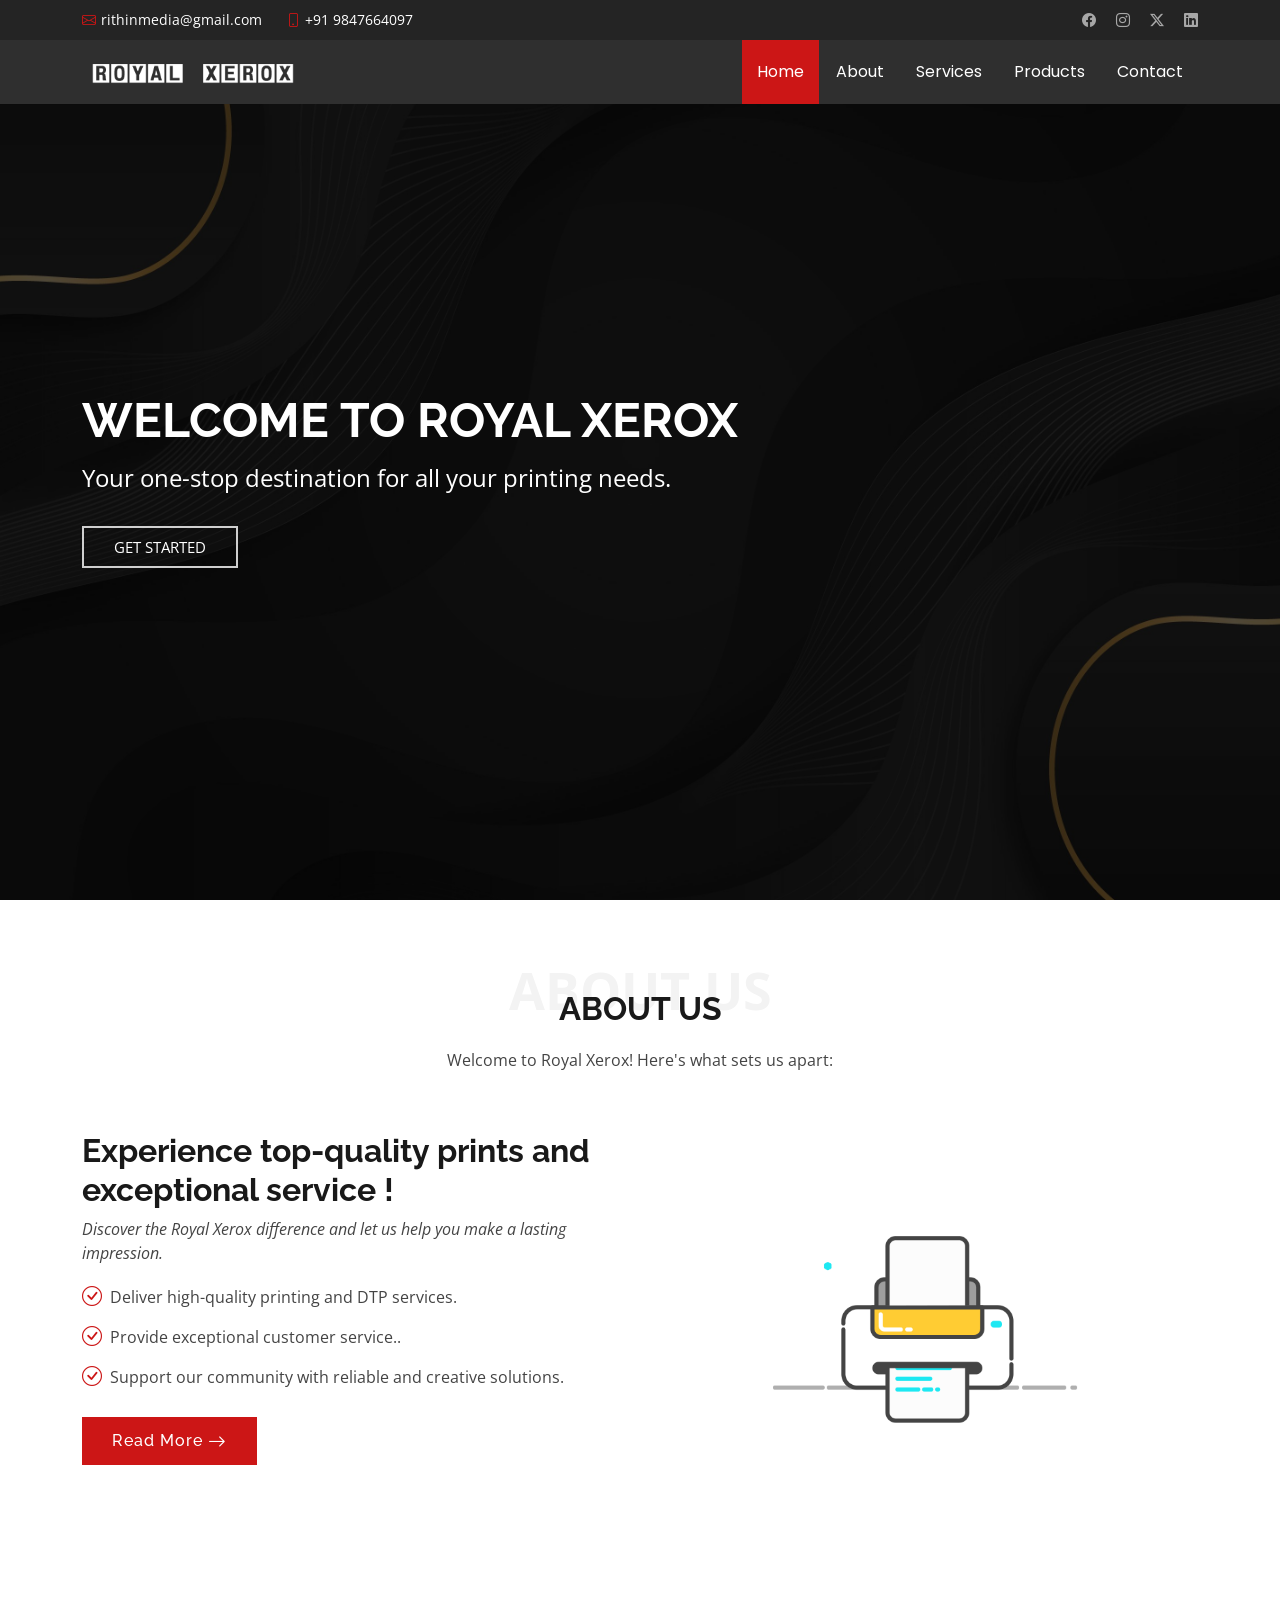
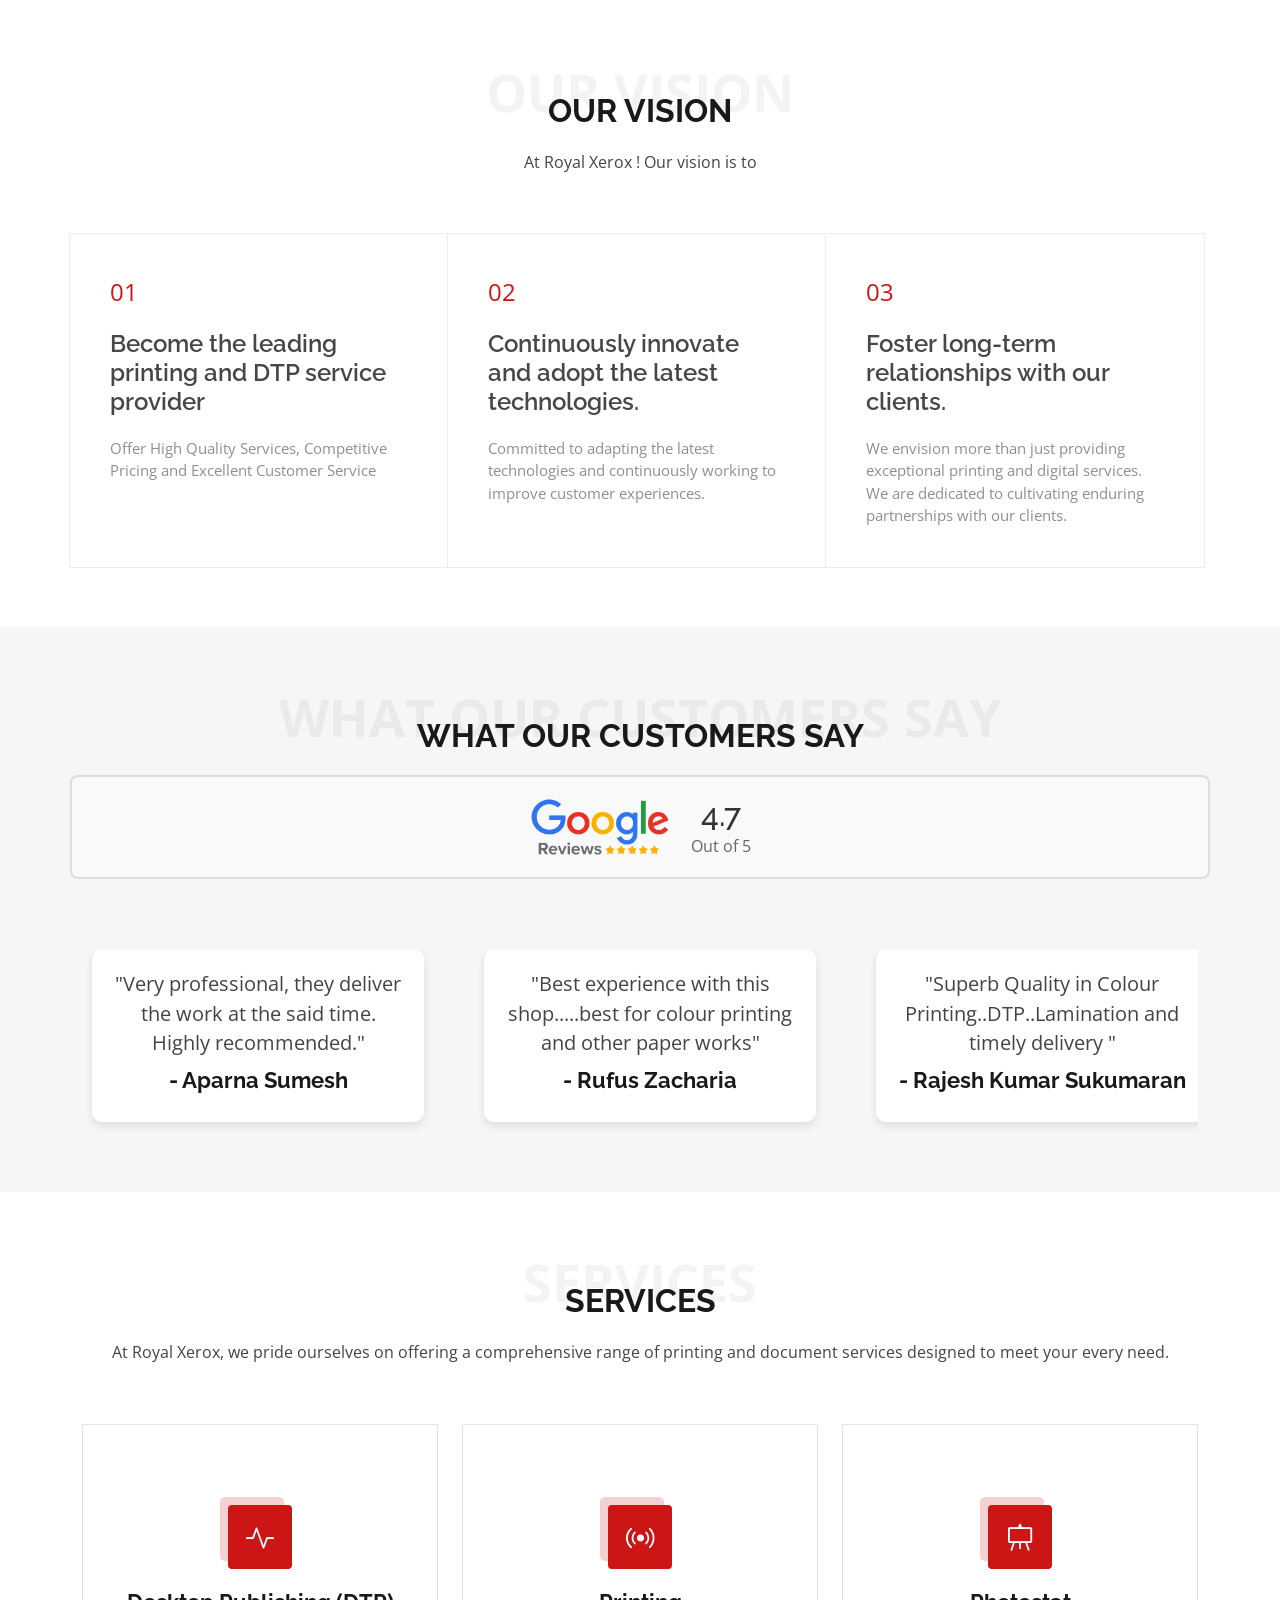
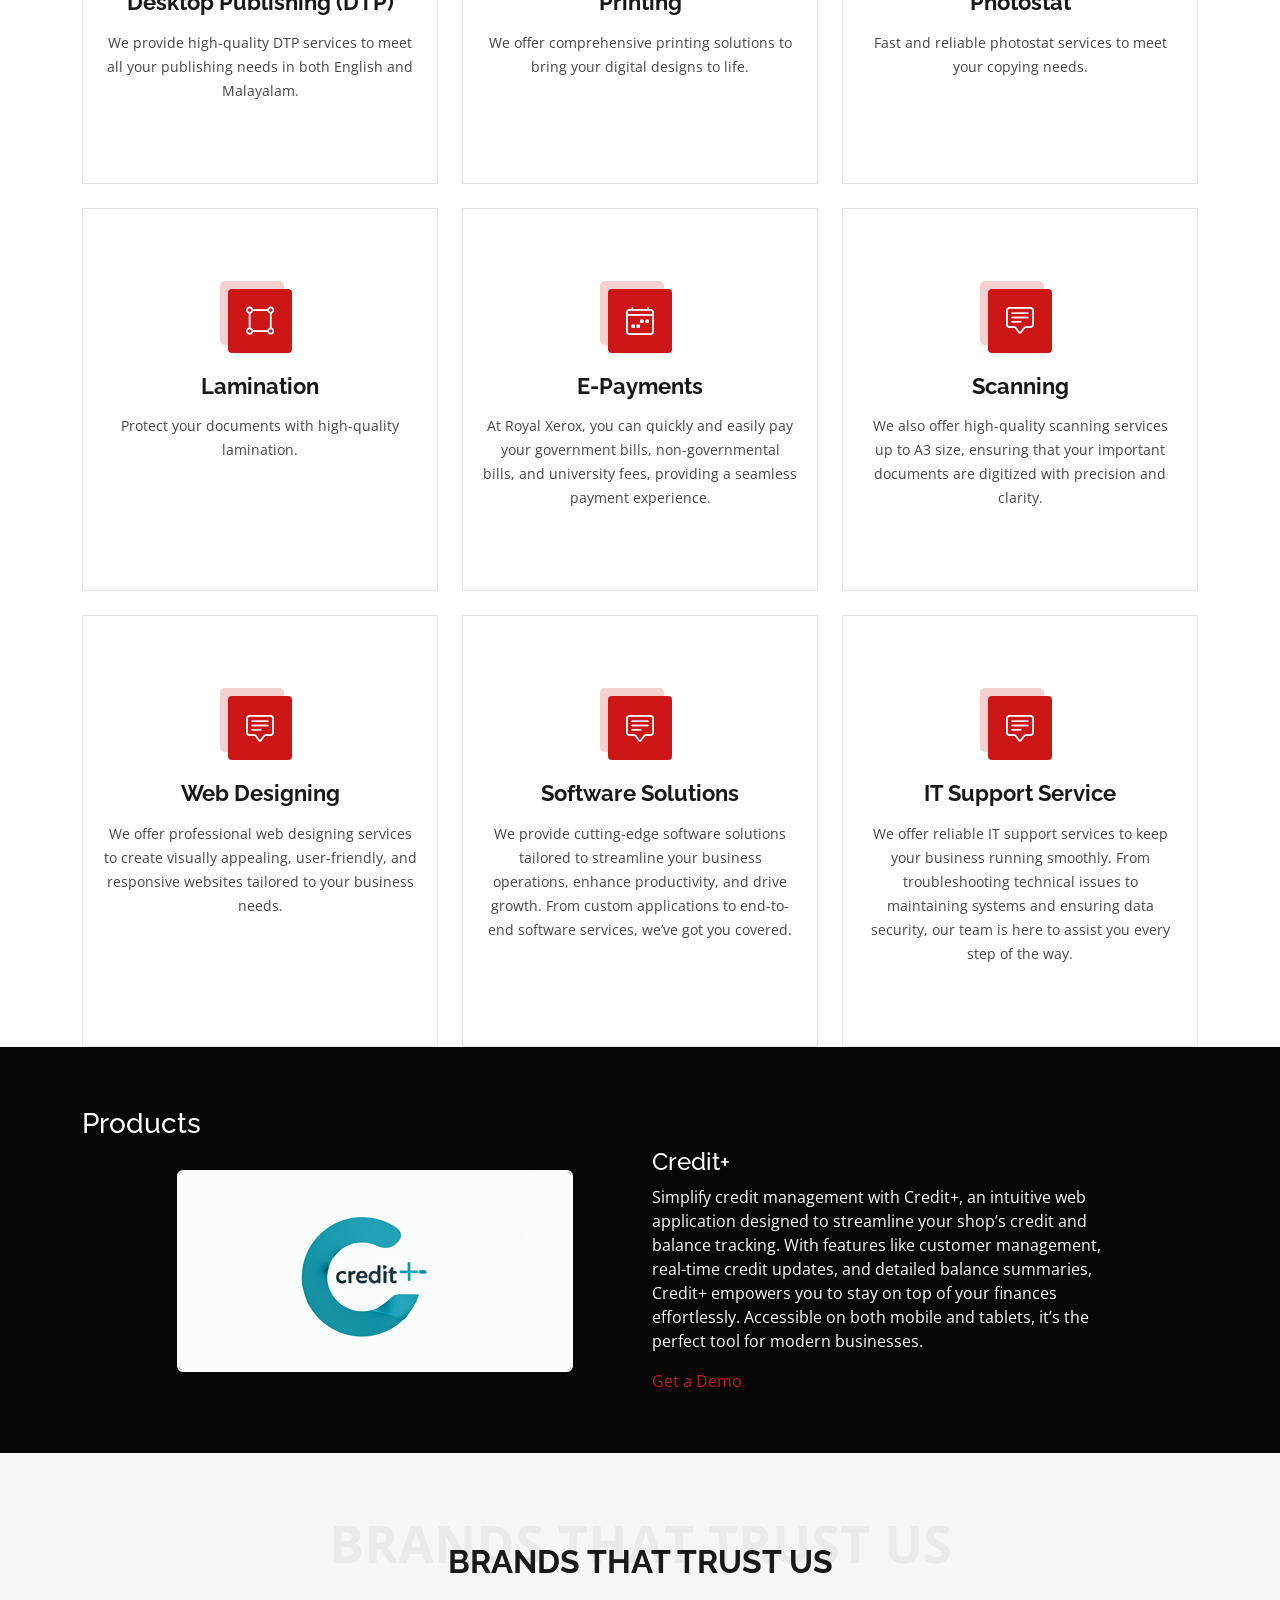
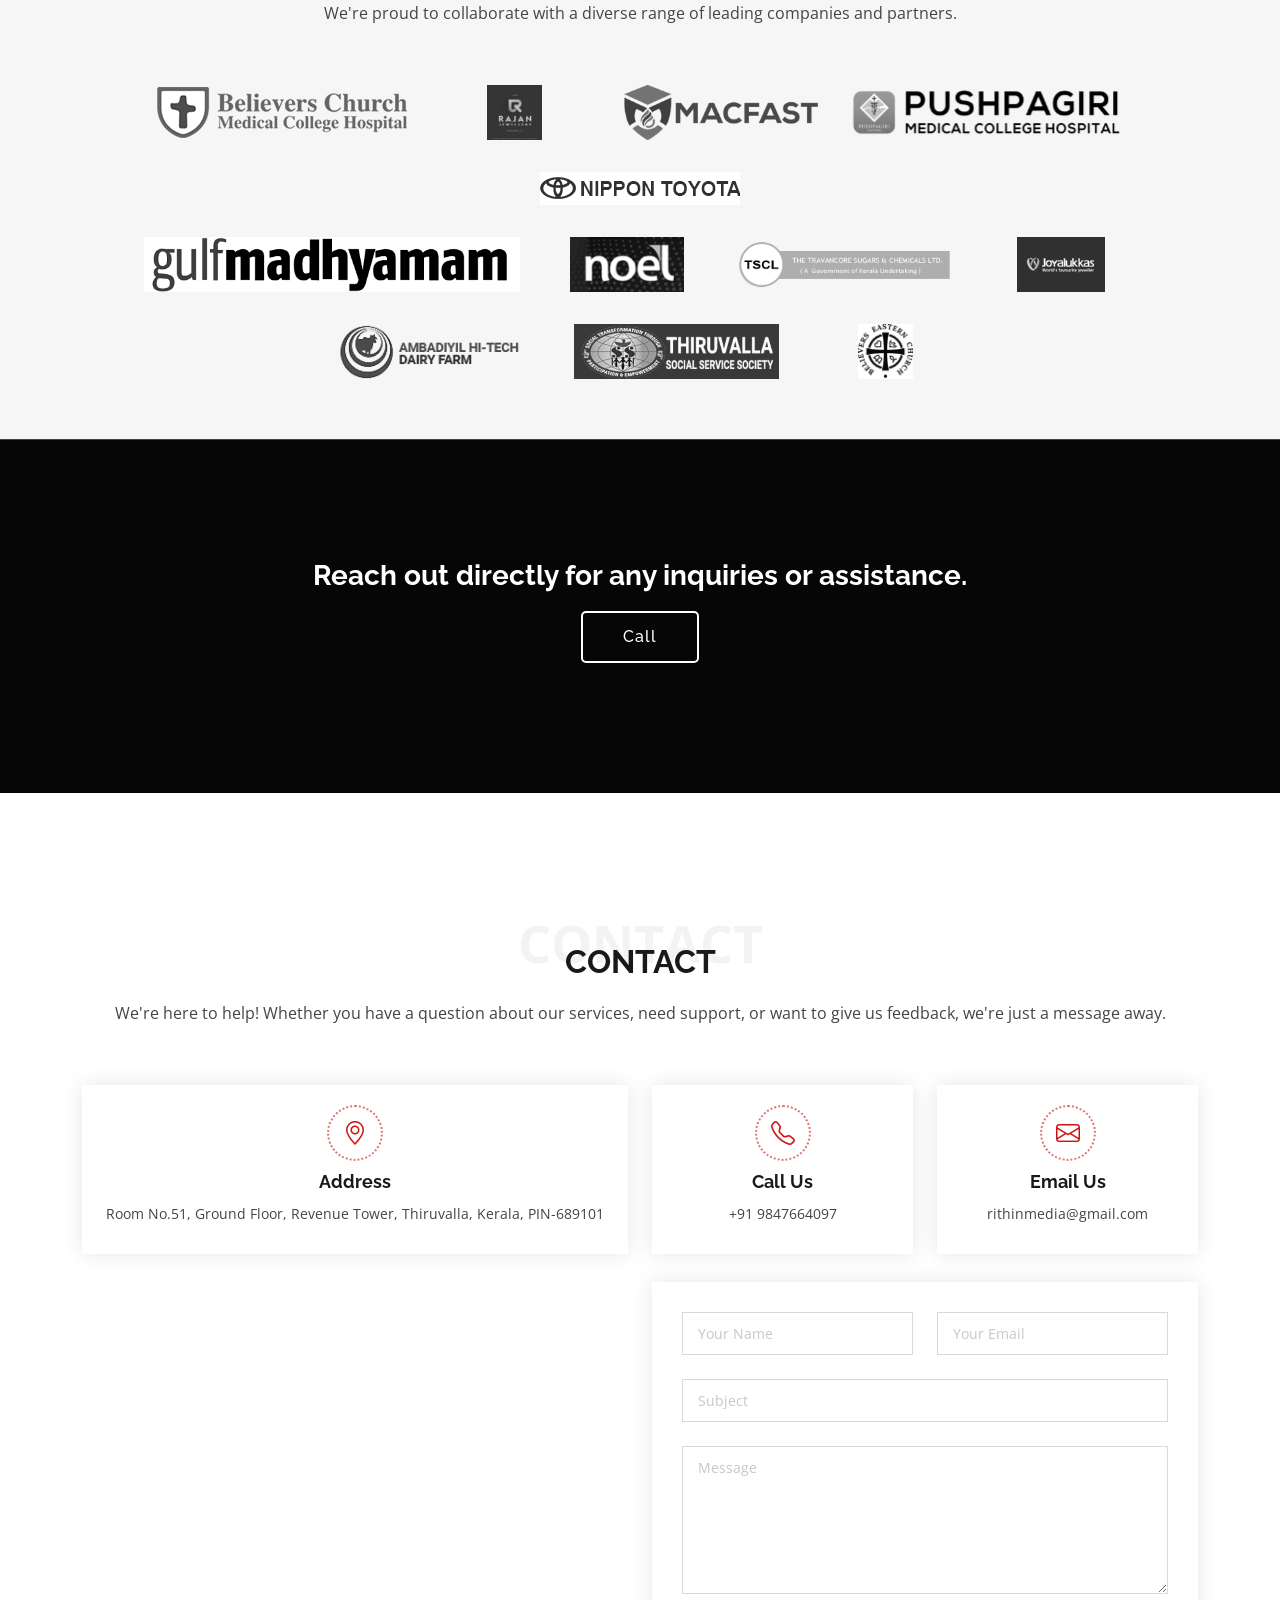
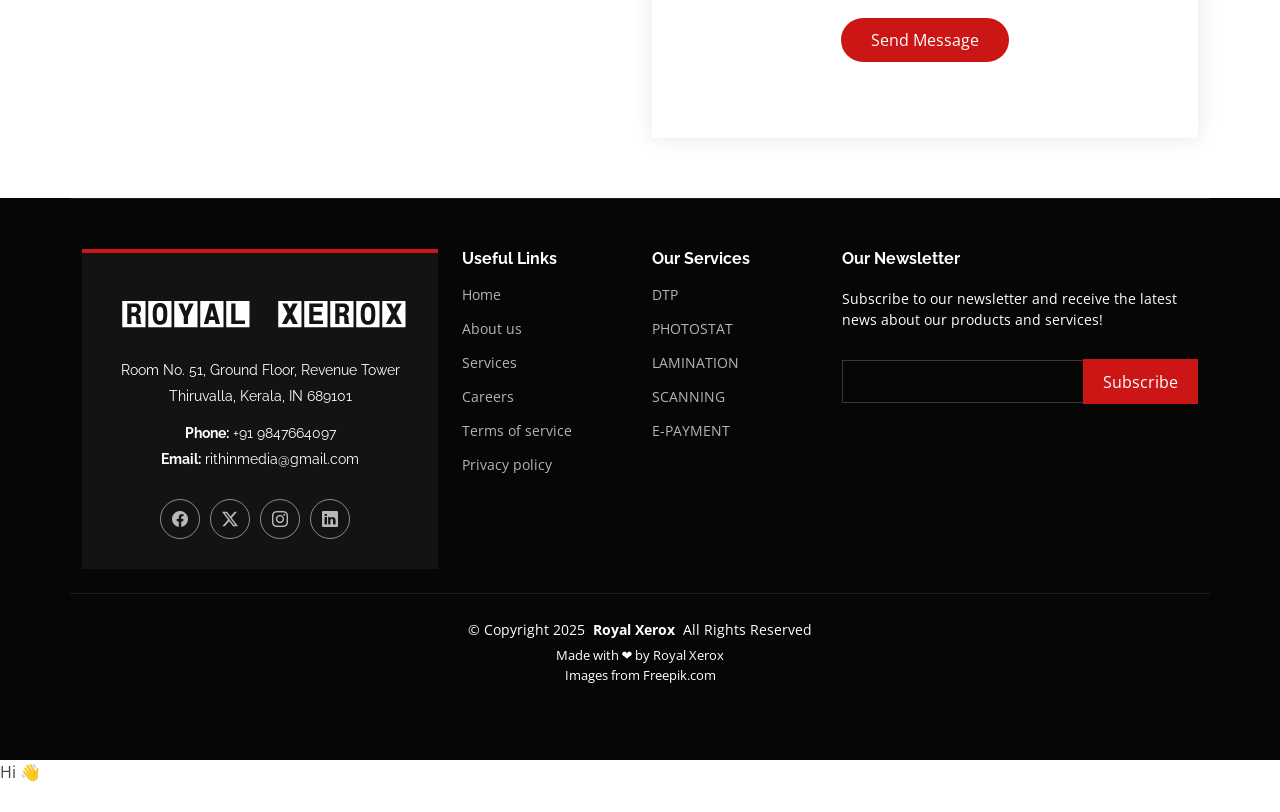
==== commit b7e05907: "google analytics" ====
--- a/index.html
+++ b/index.html
@@ -35,7 +35,15 @@
   * License: https://bootstrapmade.com/license/
   ======================================================== -->
 </head>
-
+<!-- Google tag (gtag.js) -->
+<script async src="https://www.googletagmanager.com/gtag/js?id=G-KK7XRBZE8E"></script>
+<script>
+  window.dataLayer = window.dataLayer || [];
+  function gtag(){dataLayer.push(arguments);}
+  gtag('js', new Date());
+
+  gtag('config', 'G-KK7XRBZE8E');
+</script>
 <body class="index-page">
 
   <header id="header" class="header fixed-top">
@@ -83,6 +91,7 @@
 
   <main class="main">
 
+
     <!-- Hero Section -->
     <section id="hero" class="hero section dark-background">
 
@@ -91,10 +100,20 @@
       <div class="container" data-aos="fade-up" data-aos-delay="100">
         <div class="row justify-content-start">
           <div class="col-lg-8">
-            <h2>Welcome to Royal Xerox</h2>
+            <h2>Welcome to Royal Xerox</h2>     
             <p>Your one-stop destination for all your printing needs.</p>
             <a href="#about" class="btn-get-started">Get Started</a>
-          </div>
+          </d
+          
+          
+          
+          
+          
+          
+          
+          
+          
+          iv>
         </div>
       </div>
 
@@ -112,6 +131,8 @@
 
       <div class="container">
 
+
+        
         <div class="row gy-4">
 
           <div class="col-lg-6 order-1 order-lg-2" data-aos="fade-up" data-aos-delay="100">
@@ -445,7 +466,7 @@
           <img src="assets/img/clients/client-4.png" alt="Brand Logo 3">
         </div>
         <div class="brand-item">
-          <img src="assets/img/clients/client-5.png" alt="Brand Logo 4">
+          <img src="assets/img/clients/client-5.svg" alt="Brand Logo 4">
         </div>
         <div class="brand-item">
           <img src="assets/img/clients/client-11.png" alt="Brand Logo 5">
--- a/assets/css/main.css
+++ b/assets/css/main.css
@@ -1844,4 +1844,7 @@
 .brands .brand-row .brand-item:nth-child(2) { animation-delay: 0.4s; }
 .brands .brand-row .brand-item:nth-child(3) { animation-delay: 0.8s; }
 .brands .brand-row .brand-item:nth-child(4) { animation-delay: 1.2s; }
-.brands .brand-row .brand-item:nth-child(5) { animation-delay: 1.6s; }+.brands .brand-row .brand-item:nth-child(5) { animation-delay: 1.6s; }
+
+
+
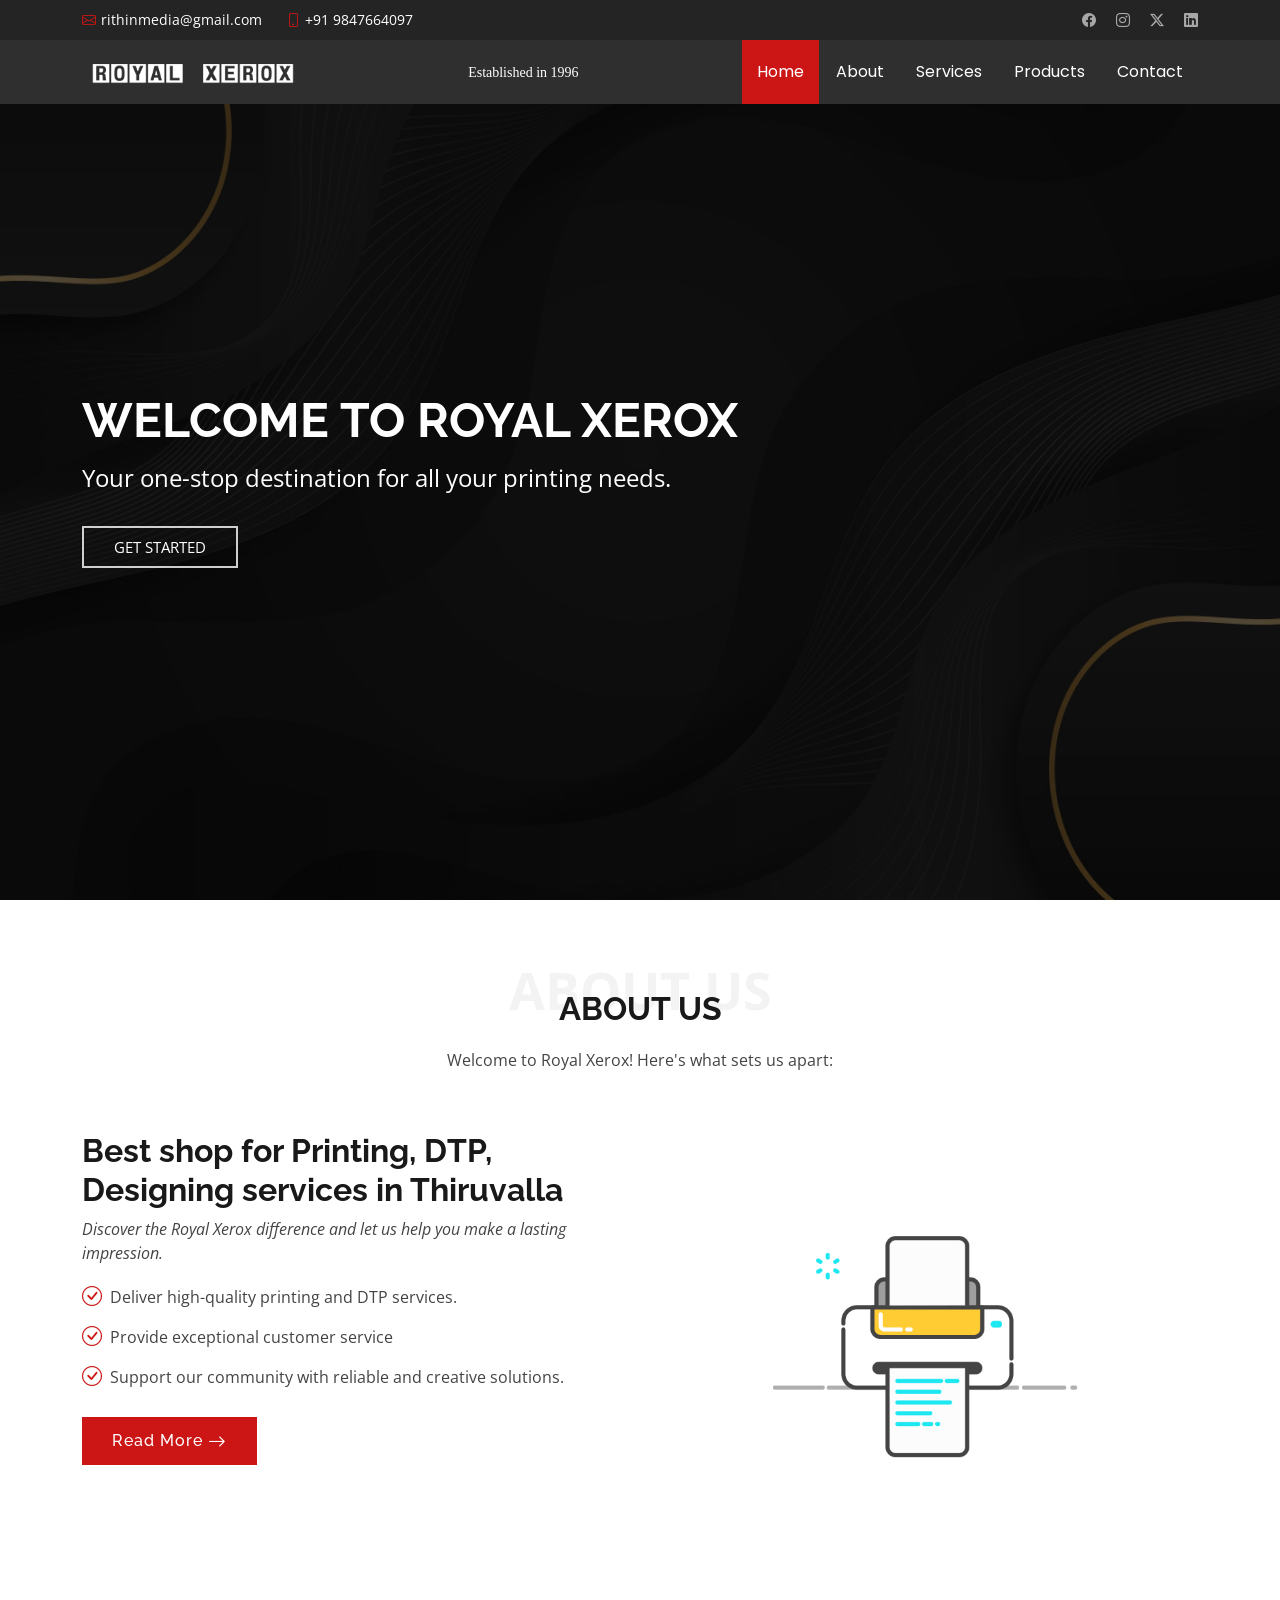
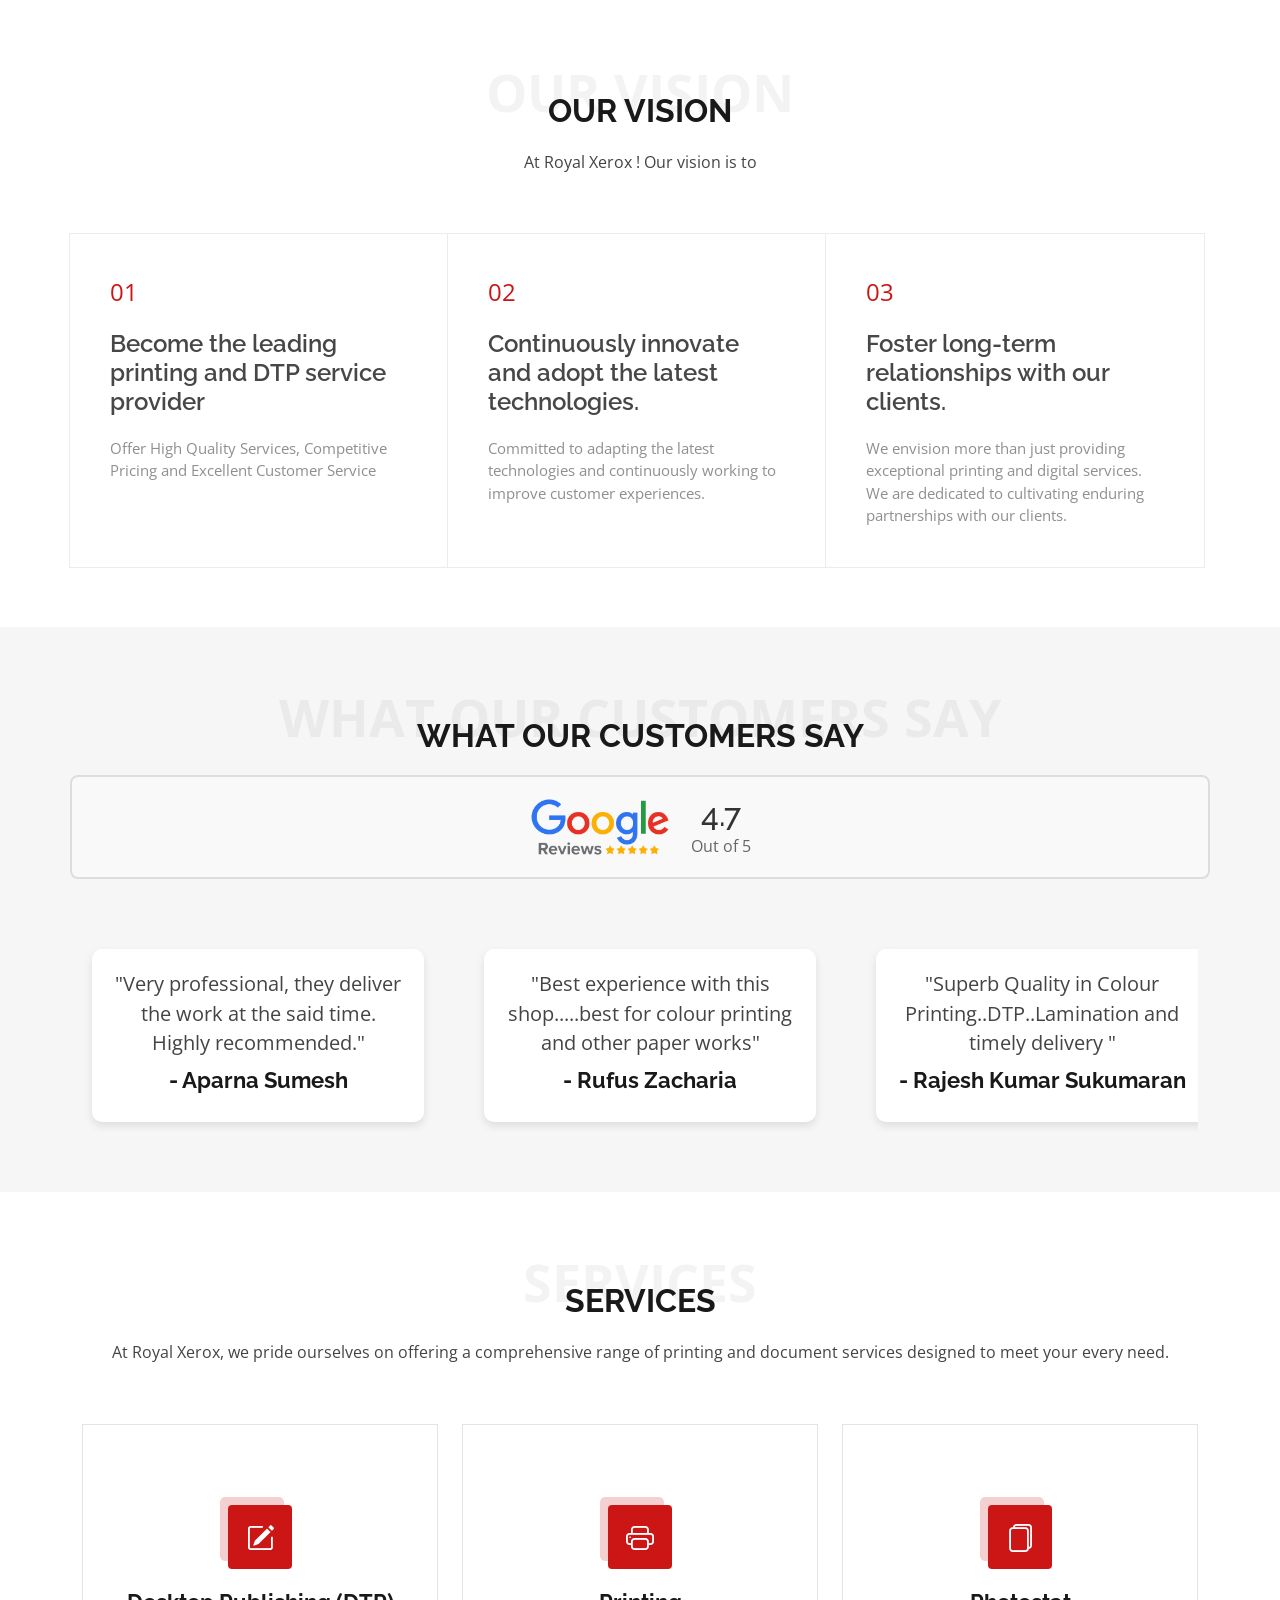
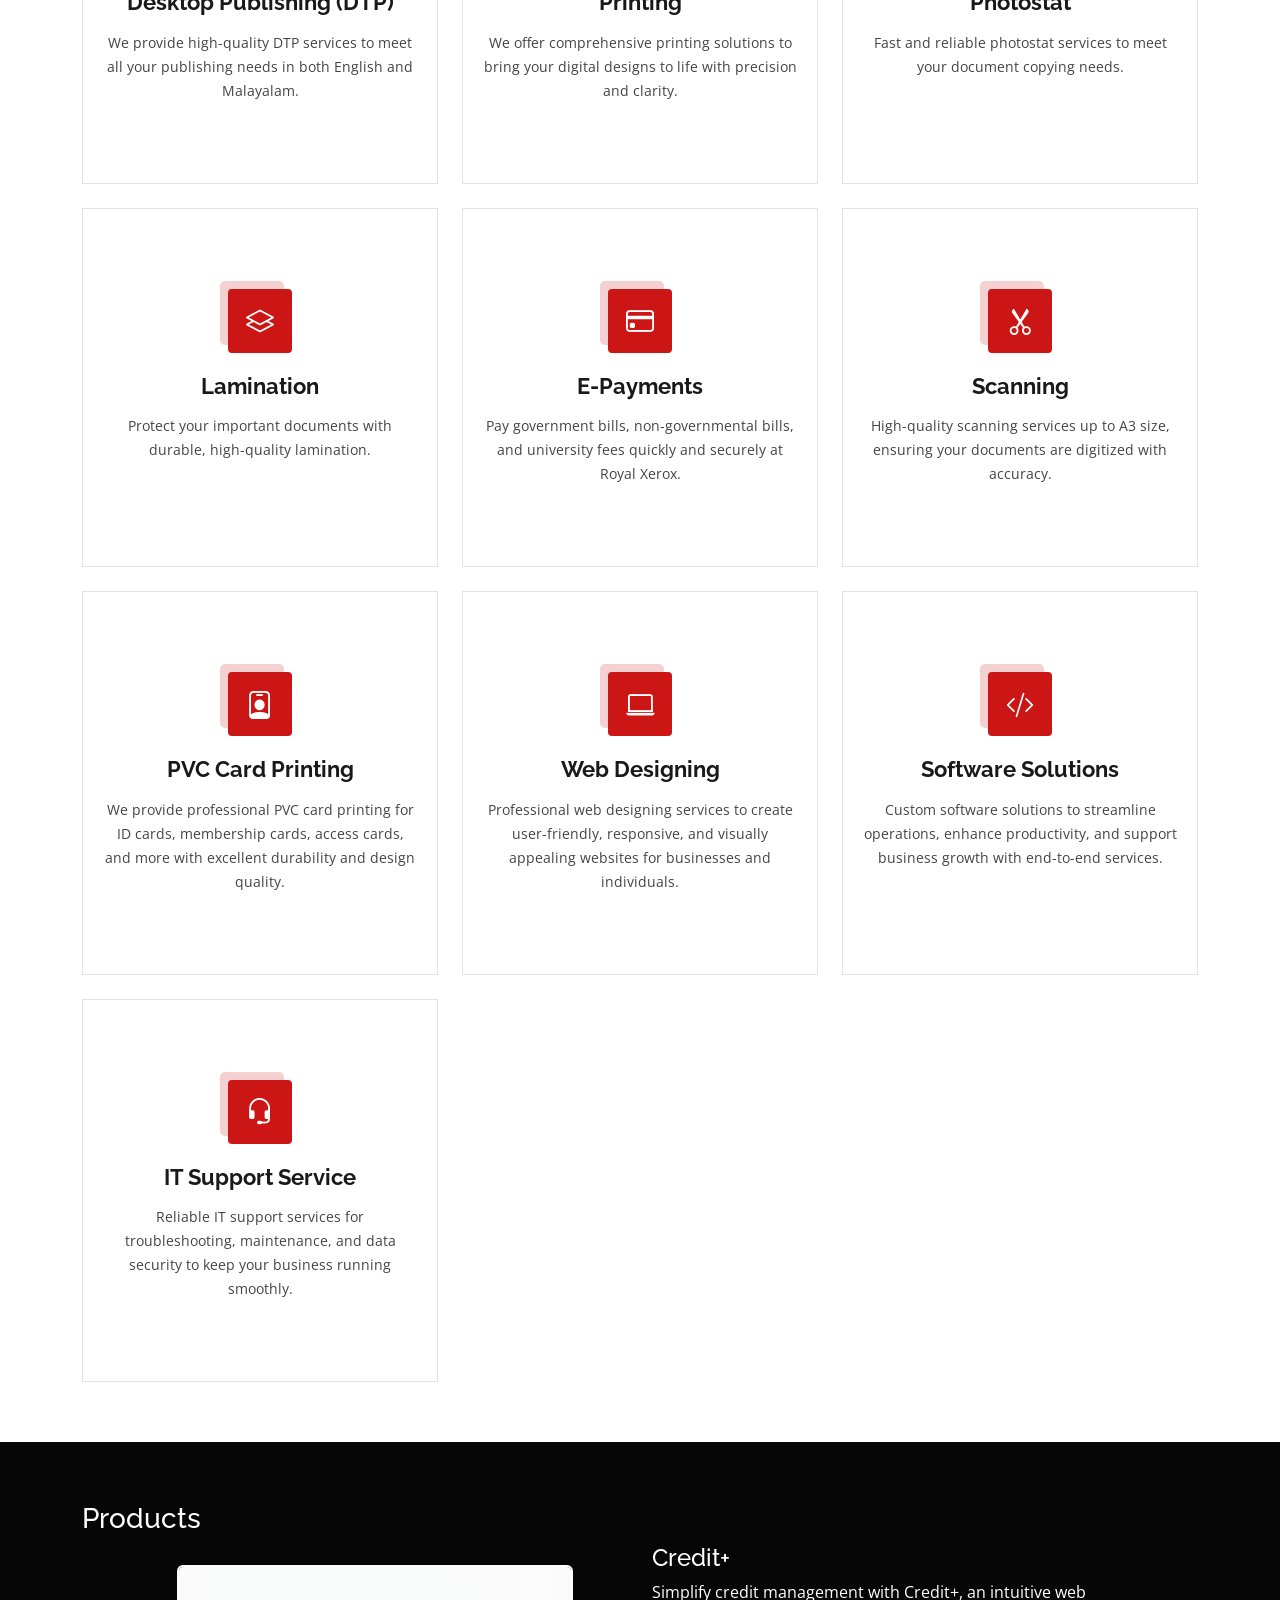
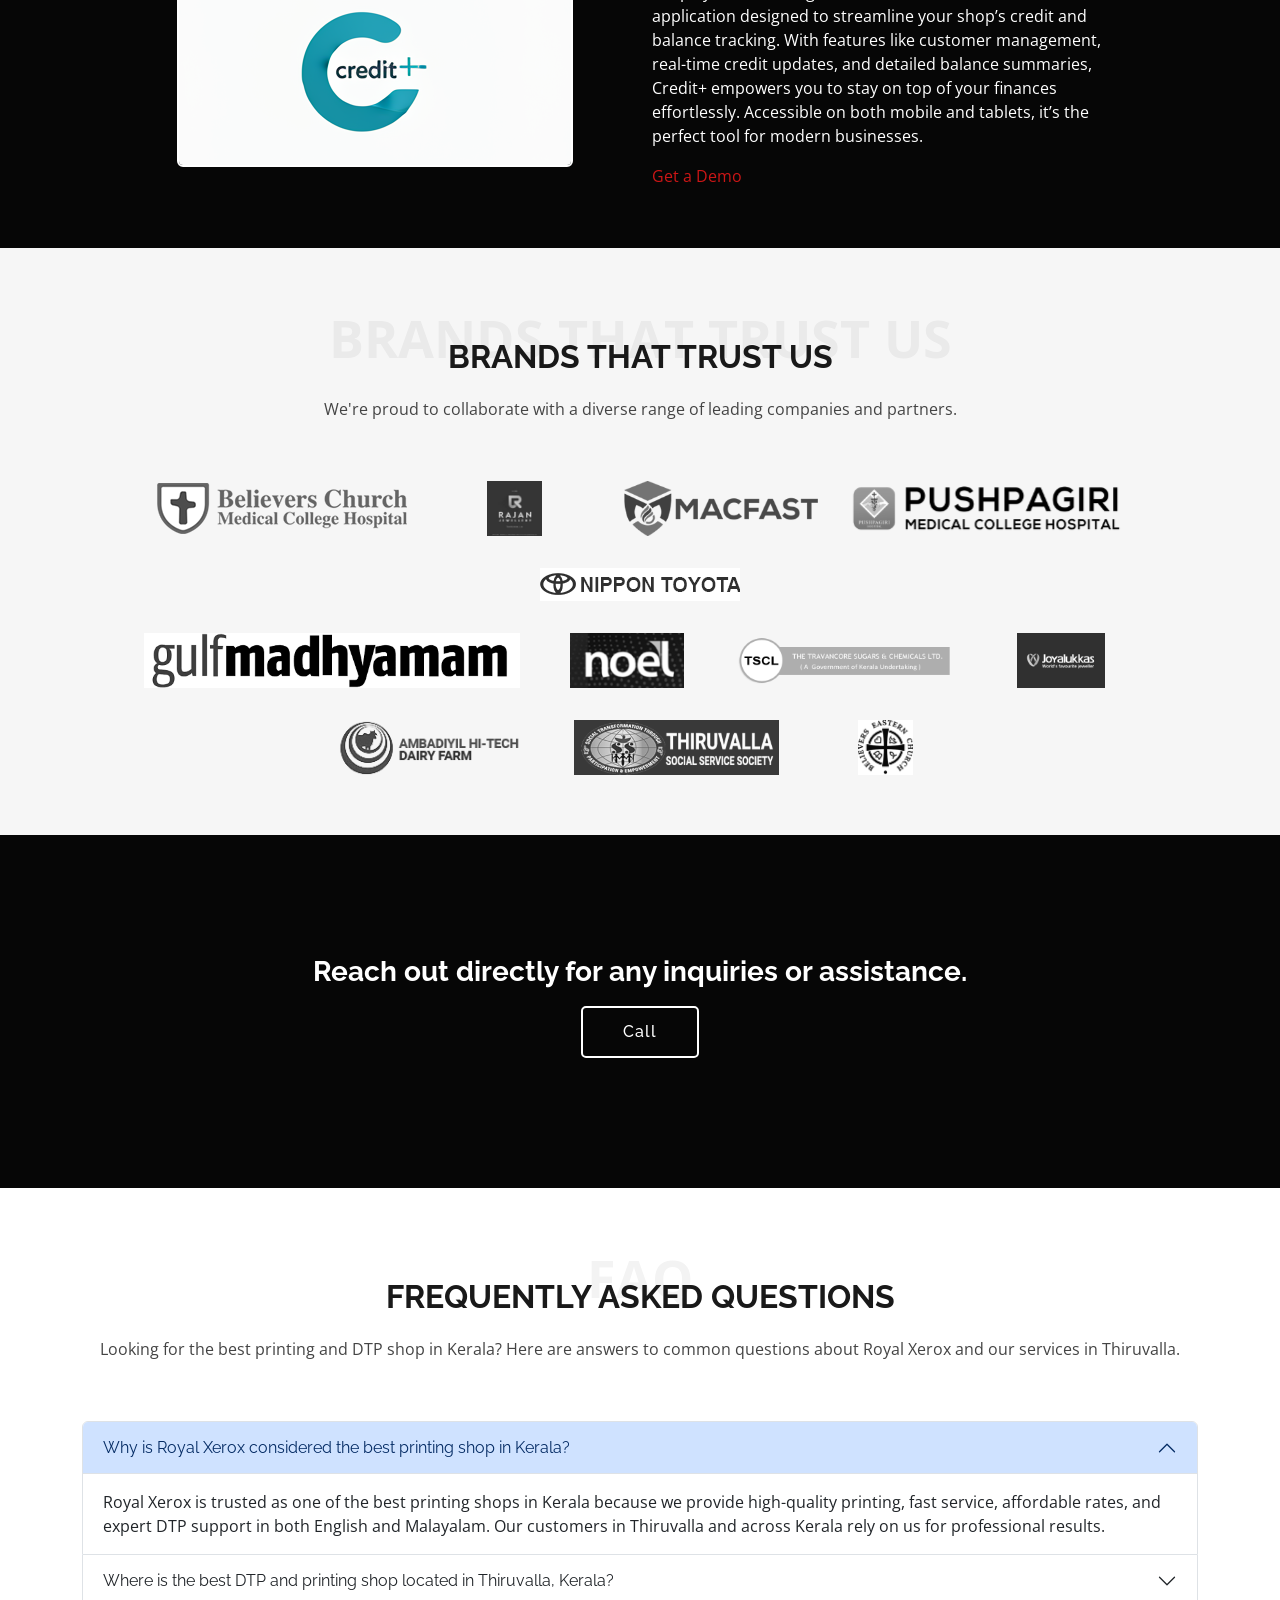
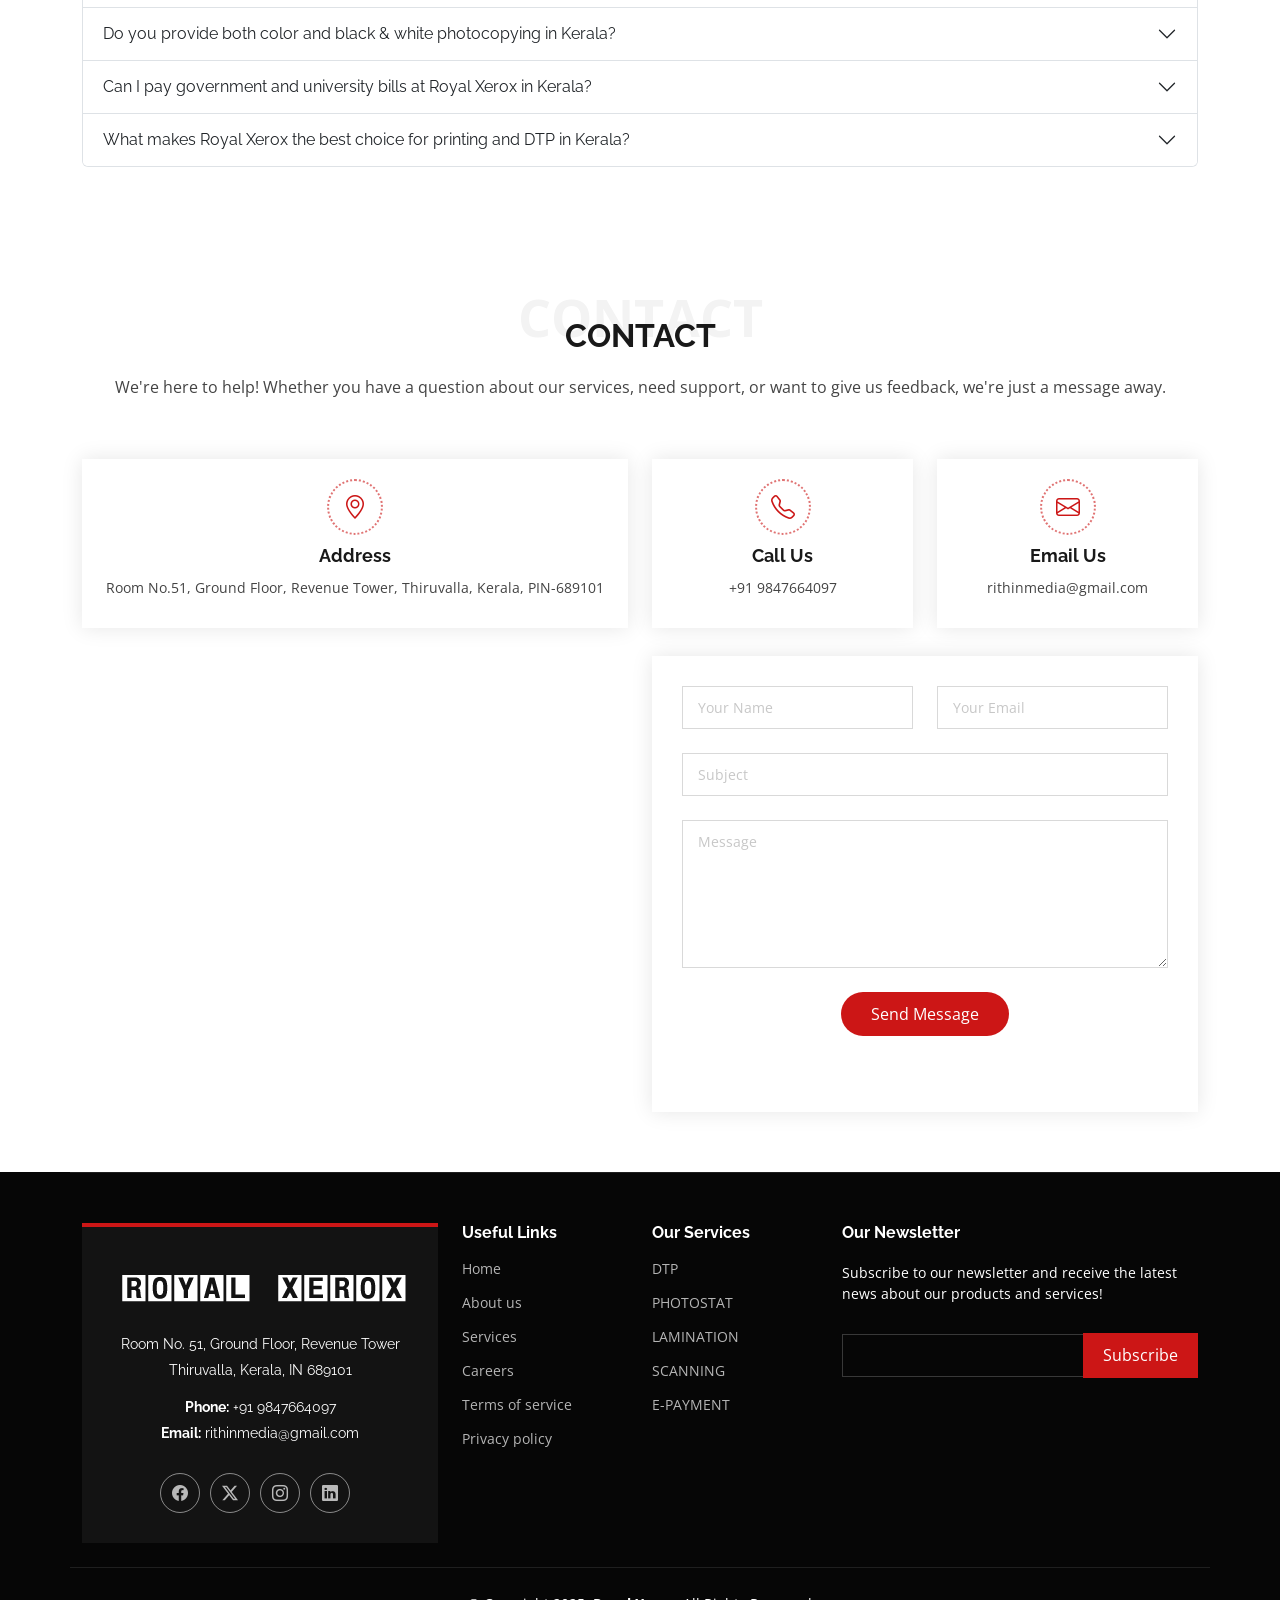
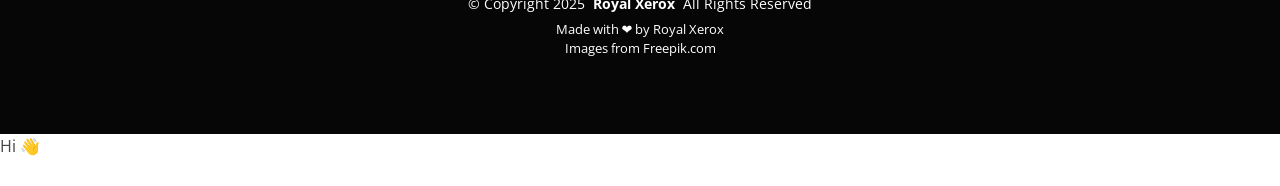
==== commit 4c4e3abc: "seo commit" ====
--- a/index.html
+++ b/index.html
@@ -66,26 +66,32 @@
 
     <div class="branding d-flex align-items-center">
 
-      <div class="container position-relative d-flex align-items-center justify-content-between">
-        <a href="index.html" class="logo d-flex align-items-center">
-          <!-- Uncomment the line below if you also wish to use an image logo -->
-          <!-- <img src="assets/img/logo.png" alt=""> -->
-          <h1 class="sitename"><img src="assets/img/logo.png" alt=""></h1>
-        </a>
-
-        <nav id="navmenu" class="navmenu">
-          <ul>
-            <li><a href="#hero" class="active">Home</a></li>
-            <li><a href="#about">About</a></li>
-            <li><a href="#services">Services</a></li>
-            <li><a href="#product">Products</a></li>
-            <li><a href="#contact">Contact</a></li>
-          </ul>
-          <i class="mobile-nav-toggle d-xl-none bi bi-list"></i>
-        </nav>
-      </div>
-
+  <div class="container position-relative d-flex align-items-center justify-content-between">
+    <a href="index.html" class="logo d-flex align-items-center">
+      <!-- Uncomment the line below if you also wish to use an image logo -->
+      <!-- <img src="assets/img/logo.png" alt=""> -->
+      <h1 class="sitename"><img src="assets/img/logo.png" alt=""></h1>
+    </a>
+
+    <!-- Established text -->
+    <div class="established-text mx-3">
+      <span>Established in 1996</span>
     </div>
+
+    <nav id="navmenu" class="navmenu">
+      <ul>
+        <li><a href="#hero" class="active">Home</a></li>
+        <li><a href="#about">About</a></li>
+        <li><a href="#services">Services</a></li>
+        <li><a href="#product">Products</a></li>
+        <li><a href="#contact">Contact</a></li>
+      </ul>
+      <i class="mobile-nav-toggle d-xl-none bi bi-list"></i>
+    </nav>
+  </div>
+
+</div>
+
 
   </header>
 
@@ -103,17 +109,7 @@
             <h2>Welcome to Royal Xerox</h2>     
             <p>Your one-stop destination for all your printing needs.</p>
             <a href="#about" class="btn-get-started">Get Started</a>
-          </d
-          
-          
-          
-          
-          
-          
-          
-          
-          
-          iv>
+          </div>
         </div>
       </div>
 
@@ -140,13 +136,13 @@
           </div>
 
           <div class="col-lg-6 order-2 order-lg-1 content" data-aos="fade-up" data-aos-delay="200">
-            <h3>Experience top-quality prints and exceptional service !</h3>
+            <h3>Best shop for Printing, DTP, Designing services in Thiruvalla</h3>
             <p class="fst-italic">
               Discover the Royal Xerox difference and let us help you make a lasting impression.
             </p>
             <ul>
               <li><i class="bi bi-check-circle"></i> <span>Deliver high-quality printing and DTP services.</span></li>
-              <li><i class="bi bi-check-circle"></i> <span>Provide exceptional customer service..</span></li>
+              <li><i class="bi bi-check-circle"></i> <span>Provide exceptional customer service</span></li>
               <li><i class="bi bi-check-circle"></i> <span>Support our community with reliable and creative solutions.</span></li>
             </ul>
             <a href="#cards" class="read-more"><span>Read More</span><i class="bi bi-arrow-right"></i></a>
@@ -284,133 +280,154 @@
       </div>
   </section><!-- /Reviews Section -->
 
-    <!-- Services Section -->
-    <section id="services" class="services section">
-
-      <!-- Section Title -->
-      <div class="container section-title" data-aos="fade-up">
-        <span>Services</span>
-        <h2>Services</h2>
-        <p>At Royal Xerox, we pride ourselves on offering a comprehensive range of printing and document services designed to meet your every need. </p>
-      </div><!-- End Section Title -->
-
-      <div class="container">
-
-        <div class="row gy-4">
-
-          <div class="col-lg-4 col-md-6" data-aos="fade-up" data-aos-delay="100">
-            <div class="service-item  position-relative">
-              <div class="icon">
-                <i class="bi bi-activity"></i>
-              </div>
-              <a href="#" class="stretched-link">
-                <h3>Desktop Publishing (DTP)</h3>
-              </a>
-              <p>We provide high-quality DTP services to meet all your publishing needs in both English and Malayalam.</p>
-            </div>
-          </div><!-- End Service Item -->
-
-          <div class="col-lg-4 col-md-6" data-aos="fade-up" data-aos-delay="200">
-            <div class="service-item position-relative">
-              <div class="icon">
-                <i class="bi bi-broadcast"></i>
-              </div>
-              <a href="#" class="stretched-link">
-                <h3>Printing</h3>
-              </a>
-              <p>We offer comprehensive printing solutions to bring your digital designs to life.</p>
-            </div>
-          </div><!-- End Service Item -->
-
-          <div class="col-lg-4 col-md-6" data-aos="fade-up" data-aos-delay="300">
-            <div class="service-item position-relative">
-              <div class="icon">
-                <i class="bi bi-easel"></i>
-              </div>
-              <a href="#" class="stretched-link">
-                <h3>Photostat</h3>
-              </a>
-              <p>Fast and reliable photostat services to meet your copying needs.</p>
-            </div>
-          </div><!-- End Service Item -->
-
-          <div class="col-lg-4 col-md-6" data-aos="fade-up" data-aos-delay="400">
-            <div class="service-item position-relative">
-              <div class="icon">
-                <i class="bi bi-bounding-box-circles"></i>
-              </div>
-              <a href="#" class="stretched-link">
-                <h3>Lamination</h3>
-              </a>
-              <p>Protect your documents with high-quality lamination.</p>
-              <a href="#" class="stretched-link"></a>
-            </div>
-          </div><!-- End Service Item -->
-
-          <div class="col-lg-4 col-md-6" data-aos="fade-up" data-aos-delay="500">
-            <div class="service-item position-relative">
-              <div class="icon">
-                <i class="bi bi-calendar4-week"></i>
-              </div>
-              <a href="#" class="stretched-link">
-                <h3>E-Payments</h3>
-              </a>
-              <p>At Royal Xerox, you can quickly and easily pay your government bills, non-governmental bills, and university fees, providing a seamless payment experience.</p>
-              <a href="#" class="stretched-link"></a>
-            </div>
-          </div><!-- End Service Item -->
-
-          <div class="col-lg-4 col-md-6" data-aos="fade-up" data-aos-delay="600">
-            <div class="service-item position-relative">
-              <div class="icon">
-                <i class="bi bi-chat-square-text"></i>
-              </div>
-              <a href="#" class="stretched-link">
-                <h3>Scanning</h3>
-              </a>
-              <p>We also offer high-quality scanning services up to A3 size, ensuring that your important documents are digitized with precision and clarity.</p>
-              <a href="#" class="stretched-link"></a>
-            </div>
-          </div><!-- End Service Item -->
-          <div class="col-lg-4 col-md-6" data-aos="fade-up" data-aos-delay="600">
-            <div class="service-item position-relative">
-              <div class="icon">
-                <i class="bi bi-chat-square-text"></i>
-              </div>
-              <a href="#" class="stretched-link">
-                <h3>Web Designing</h3>
-              </a>
-              <p>We offer professional web designing services to create visually appealing, user-friendly, and responsive websites tailored to your business needs.</p>
-              <a href="#" class="stretched-link"></a>
-            </div>
-          </div><!-- End Service Item -->
-          <div class="col-lg-4 col-md-6" data-aos="fade-up" data-aos-delay="600">
-            <div class="service-item position-relative">
-              <div class="icon">
-                <i class="bi bi-chat-square-text"></i>
-              </div>
-              <a href="#" class="stretched-link">
-                <h3>Software Solutions</h3>
-              </a>
-              <p>We provide cutting-edge software solutions tailored to streamline your business operations, enhance productivity, and drive growth. From custom applications to end-to-end software services, we’ve got you covered.</p>
-              <a href="#" class="stretched-link"></a>
-            </div>
-          </div><!-- End Service Item --><div class="col-lg-4 col-md-6" data-aos="fade-up" data-aos-delay="600">
-            <div class="service-item position-relative">
-              <div class="icon">
-                <i class="bi bi-chat-square-text"></i>
-              </div>
-              <a href="#" class="stretched-link">
-                <h3>IT Support Service</h3>
-              </a>
-              <p>We offer reliable IT support services to keep your business running smoothly. From troubleshooting technical issues to maintaining systems and ensuring data security, our team is here to assist you every step of the way.</p>
-              <a href="#" class="stretched-link"></a>
-            </div>
-          </div><!-- End Service Item -->
-
-        </div>
-
-      </div>
+  <!-- Services Section -->
+<section id="services" class="services section">
+
+  <!-- Section Title -->
+  <div class="container section-title" data-aos="fade-up">
+    <span>Services</span>
+    <h2>Services</h2>
+    <p>At Royal Xerox, we pride ourselves on offering a comprehensive range of printing and document services designed to meet your every need.</p>
+  </div><!-- End Section Title -->
+
+  <div class="container">
+
+    <div class="row gy-4">
+
+      <!-- DTP -->
+      <div class="col-lg-4 col-md-6" data-aos="fade-up" data-aos-delay="100">
+        <div class="service-item position-relative">
+          <div class="icon">
+            <i class="bi bi-pencil-square"></i>
+          </div>
+          <a href="#" class="stretched-link">
+            <h3>Desktop Publishing (DTP)</h3>
+          </a>
+          <p>We provide high-quality DTP services to meet all your publishing needs in both English and Malayalam.</p>
+        </div>
+      </div><!-- End Service Item -->
+
+      <!-- Printing -->
+      <div class="col-lg-4 col-md-6" data-aos="fade-up" data-aos-delay="200">
+        <div class="service-item position-relative">
+          <div class="icon">
+            <i class="bi bi-printer"></i>
+          </div>
+          <a href="#" class="stretched-link">
+            <h3>Printing</h3>
+          </a>
+          <p>We offer comprehensive printing solutions to bring your digital designs to life with precision and clarity.</p>
+        </div>
+      </div><!-- End Service Item -->
+
+      <!-- Photostat -->
+      <div class="col-lg-4 col-md-6" data-aos="fade-up" data-aos-delay="300">
+        <div class="service-item position-relative">
+          <div class="icon">
+            <i class="bi bi-files"></i>
+          </div>
+          <a href="#" class="stretched-link">
+            <h3>Photostat</h3>
+          </a>
+          <p>Fast and reliable photostat services to meet your document copying needs.</p>
+        </div>
+      </div><!-- End Service Item -->
+
+      <!-- Lamination -->
+      <div class="col-lg-4 col-md-6" data-aos="fade-up" data-aos-delay="400">
+        <div class="service-item position-relative">
+          <div class="icon">
+            <i class="bi bi-layers"></i>
+          </div>
+          <a href="#" class="stretched-link">
+            <h3>Lamination</h3>
+          </a>
+          <p>Protect your important documents with durable, high-quality lamination.</p>
+        </div>
+      </div><!-- End Service Item -->
+
+      <!-- E-Payments -->
+      <div class="col-lg-4 col-md-6" data-aos="fade-up" data-aos-delay="500">
+        <div class="service-item position-relative">
+          <div class="icon">
+            <i class="bi bi-credit-card"></i>
+          </div>
+          <a href="#" class="stretched-link">
+            <h3>E-Payments</h3>
+          </a>
+          <p>Pay government bills, non-governmental bills, and university fees quickly and securely at Royal Xerox.</p>
+        </div>
+      </div><!-- End Service Item -->
+
+      <!-- Scanning -->
+      <div class="col-lg-4 col-md-6" data-aos="fade-up" data-aos-delay="600">
+        <div class="service-item position-relative">
+          <div class="icon">
+            <i class="bi bi-scissors"></i>
+          </div>
+          <a href="#" class="stretched-link">
+            <h3>Scanning</h3>
+          </a>
+          <p>High-quality scanning services up to A3 size, ensuring your documents are digitized with accuracy.</p>
+        </div>
+      </div><!-- End Service Item -->
+
+      <!-- PVC Card Printing -->
+      <div class="col-lg-4 col-md-6" data-aos="fade-up" data-aos-delay="700">
+        <div class="service-item position-relative">
+          <div class="icon">
+            <i class="bi bi-person-badge"></i>
+          </div>
+          <a href="#" class="stretched-link">
+            <h3>PVC Card Printing</h3>
+          </a>
+          <p>We provide professional PVC card printing for ID cards, membership cards, access cards, and more with excellent durability and design quality.</p>
+        </div>
+      </div><!-- End Service Item -->
+
+      <!-- Web Designing -->
+      <div class="col-lg-4 col-md-6" data-aos="fade-up" data-aos-delay="800">
+        <div class="service-item position-relative">
+          <div class="icon">
+            <i class="bi bi-laptop"></i>
+          </div>
+          <a href="#" class="stretched-link">
+            <h3>Web Designing</h3>
+          </a>
+          <p>Professional web designing services to create user-friendly, responsive, and visually appealing websites for businesses and individuals.</p>
+        </div>
+      </div><!-- End Service Item -->
+
+      <!-- Software Solutions -->
+      <div class="col-lg-4 col-md-6" data-aos="fade-up" data-aos-delay="900">
+        <div class="service-item position-relative">
+          <div class="icon">
+            <i class="bi bi-code-slash"></i>
+          </div>
+          <a href="#" class="stretched-link">
+            <h3>Software Solutions</h3>
+          </a>
+          <p>Custom software solutions to streamline operations, enhance productivity, and support business growth with end-to-end services.</p>
+        </div>
+      </div><!-- End Service Item -->
+
+      <!-- IT Support Service -->
+      <div class="col-lg-4 col-md-6" data-aos="fade-up" data-aos-delay="1000">
+        <div class="service-item position-relative">
+          <div class="icon">
+            <i class="bi bi-headset"></i>
+          </div>
+          <a href="#" class="stretched-link">
+            <h3>IT Support Service</h3>
+          </a>
+          <p>Reliable IT support services for troubleshooting, maintenance, and data security to keep your business running smoothly.</p>
+        </div>
+      </div><!-- End Service Item -->
+
+    </div>
+  </div>
+</section><!-- /Services Section -->
+
     
 <!-- Software Product Section -->
 <section id="product" class="product section dark-background">
@@ -522,6 +539,94 @@
 
 
     </section><!-- /Team Section -->
+  <!-- FAQ Section -->
+<section id="faq" class="faq section">
+
+  <!-- Section Title -->
+  <div class="container section-title" data-aos="fade-up">
+    <span>FAQ</span>
+    <h2>Frequently Asked Questions</h2>
+    <p>Looking for the best printing and DTP shop in Kerala? Here are answers to common questions about Royal Xerox and our services in Thiruvalla.</p>
+  </div><!-- End Section Title -->
+
+  <div class="container" data-aos="fade-up" data-aos-delay="100">
+    <div class="accordion" id="faqAccordion">
+
+      <!-- FAQ Item 1 -->
+      <div class="accordion-item">
+        <h2 class="accordion-header" id="faqHeading1">
+          <button class="accordion-button" type="button" data-bs-toggle="collapse" data-bs-target="#faq1" aria-expanded="true" aria-controls="faq1">
+            Why is Royal Xerox considered the best printing shop in Kerala?
+          </button>
+        </h2>
+        <div id="faq1" class="accordion-collapse collapse show" aria-labelledby="faqHeading1" data-bs-parent="#faqAccordion">
+          <div class="accordion-body">
+            Royal Xerox is trusted as one of the best printing shops in Kerala because we provide high-quality printing, fast service, affordable rates, and expert DTP support in both English and Malayalam. Our customers in Thiruvalla and across Kerala rely on us for professional results.
+          </div>
+        </div>
+      </div><!-- End FAQ Item -->
+
+      <!-- FAQ Item 2 -->
+      <div class="accordion-item">
+        <h2 class="accordion-header" id="faqHeading2">
+          <button class="accordion-button collapsed" type="button" data-bs-toggle="collapse" data-bs-target="#faq2" aria-expanded="false" aria-controls="faq2">
+            Where is the best DTP and printing shop located in Thiruvalla, Kerala?
+          </button>
+        </h2>
+        <div id="faq2" class="accordion-collapse collapse" aria-labelledby="faqHeading2" data-bs-parent="#faqAccordion">
+          <div class="accordion-body">
+            The best DTP and printing shop in Thiruvalla, Kerala is Royal Xerox. We are located at Room No.51, Ground Floor, Revenue Tower, Thiruvalla, PIN-689101 – right in the heart of the city for your convenience.
+          </div>
+        </div>
+      </div><!-- End FAQ Item -->
+
+      <!-- FAQ Item 3 -->
+      <div class="accordion-item">
+        <h2 class="accordion-header" id="faqHeading3">
+          <button class="accordion-button collapsed" type="button" data-bs-toggle="collapse" data-bs-target="#faq3" aria-expanded="false" aria-controls="faq3">
+            Do you provide both color and black & white photocopying in Kerala?
+          </button>
+        </h2>
+        <div id="faq3" class="accordion-collapse collapse" aria-labelledby="faqHeading3" data-bs-parent="#faqAccordion">
+          <div class="accordion-body">
+            Yes! At Royal Xerox, we offer both color and black & white photocopying up to A3 size. We use high-quality laser and inkjet printers to deliver the best printing results in Kerala.
+          </div>
+        </div>
+      </div><!-- End FAQ Item -->
+
+      <!-- FAQ Item 4 -->
+      <div class="accordion-item">
+        <h2 class="accordion-header" id="faqHeading4">
+          <button class="accordion-button collapsed" type="button" data-bs-toggle="collapse" data-bs-target="#faq4" aria-expanded="false" aria-controls="faq4">
+            Can I pay government and university bills at Royal Xerox in Kerala?
+          </button>
+        </h2>
+        <div id="faq4" class="accordion-collapse collapse" aria-labelledby="faqHeading4" data-bs-parent="#faqAccordion">
+          <div class="accordion-body">
+            Absolutely. Royal Xerox is more than just a printing shop. We are one of the best places in Kerala to make secure e-payments for government bills, non-government payments, and university fees.
+          </div>
+        </div>
+      </div><!-- End FAQ Item -->
+
+      <!-- FAQ Item 5 -->
+      <div class="accordion-item">
+        <h2 class="accordion-header" id="faqHeading5">
+          <button class="accordion-button collapsed" type="button" data-bs-toggle="collapse" data-bs-target="#faq5" aria-expanded="false" aria-controls="faq5">
+            What makes Royal Xerox the best choice for printing and DTP in Kerala?
+          </button>
+        </h2>
+        <div id="faq5" class="accordion-collapse collapse" aria-labelledby="faqHeading5" data-bs-parent="#faqAccordion">
+          <div class="accordion-body">
+            Our combination of professional DTP services, fast printing, scanning, lamination, and customer-first approach makes Royal Xerox the best choice for anyone looking for printing and DTP services in Kerala.
+          </div>
+        </div>
+      </div><!-- End FAQ Item -->
+
+    </div>
+  </div>
+</section><!-- /FAQ Section -->
+
+
 
     <!-- Contact Section -->
     <section id="contact" class="contact section">
--- a/assets/css/main.css
+++ b/assets/css/main.css
@@ -1848,3 +1848,9 @@
 
 
 
+
+.established-text {
+  font-size: 14px;
+  font-family: Impact;
+  white-space: nowrap;
+}
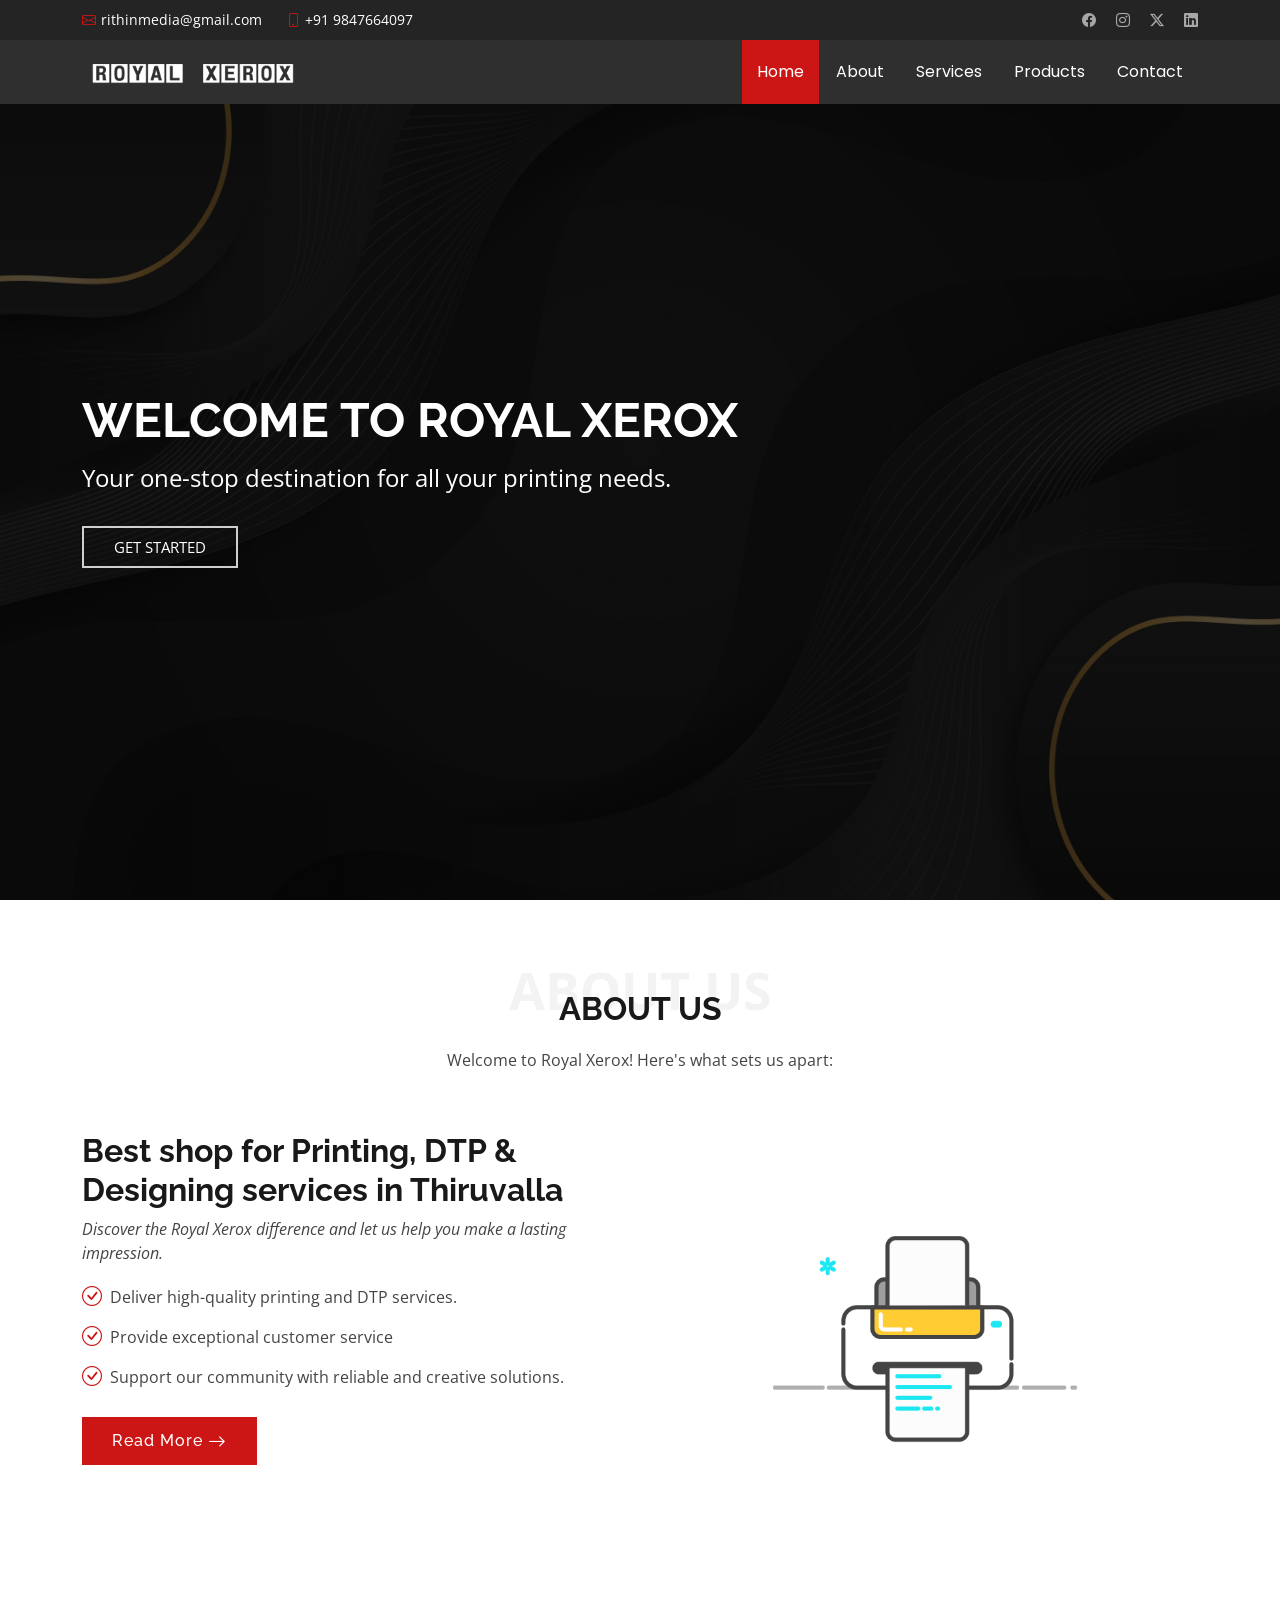
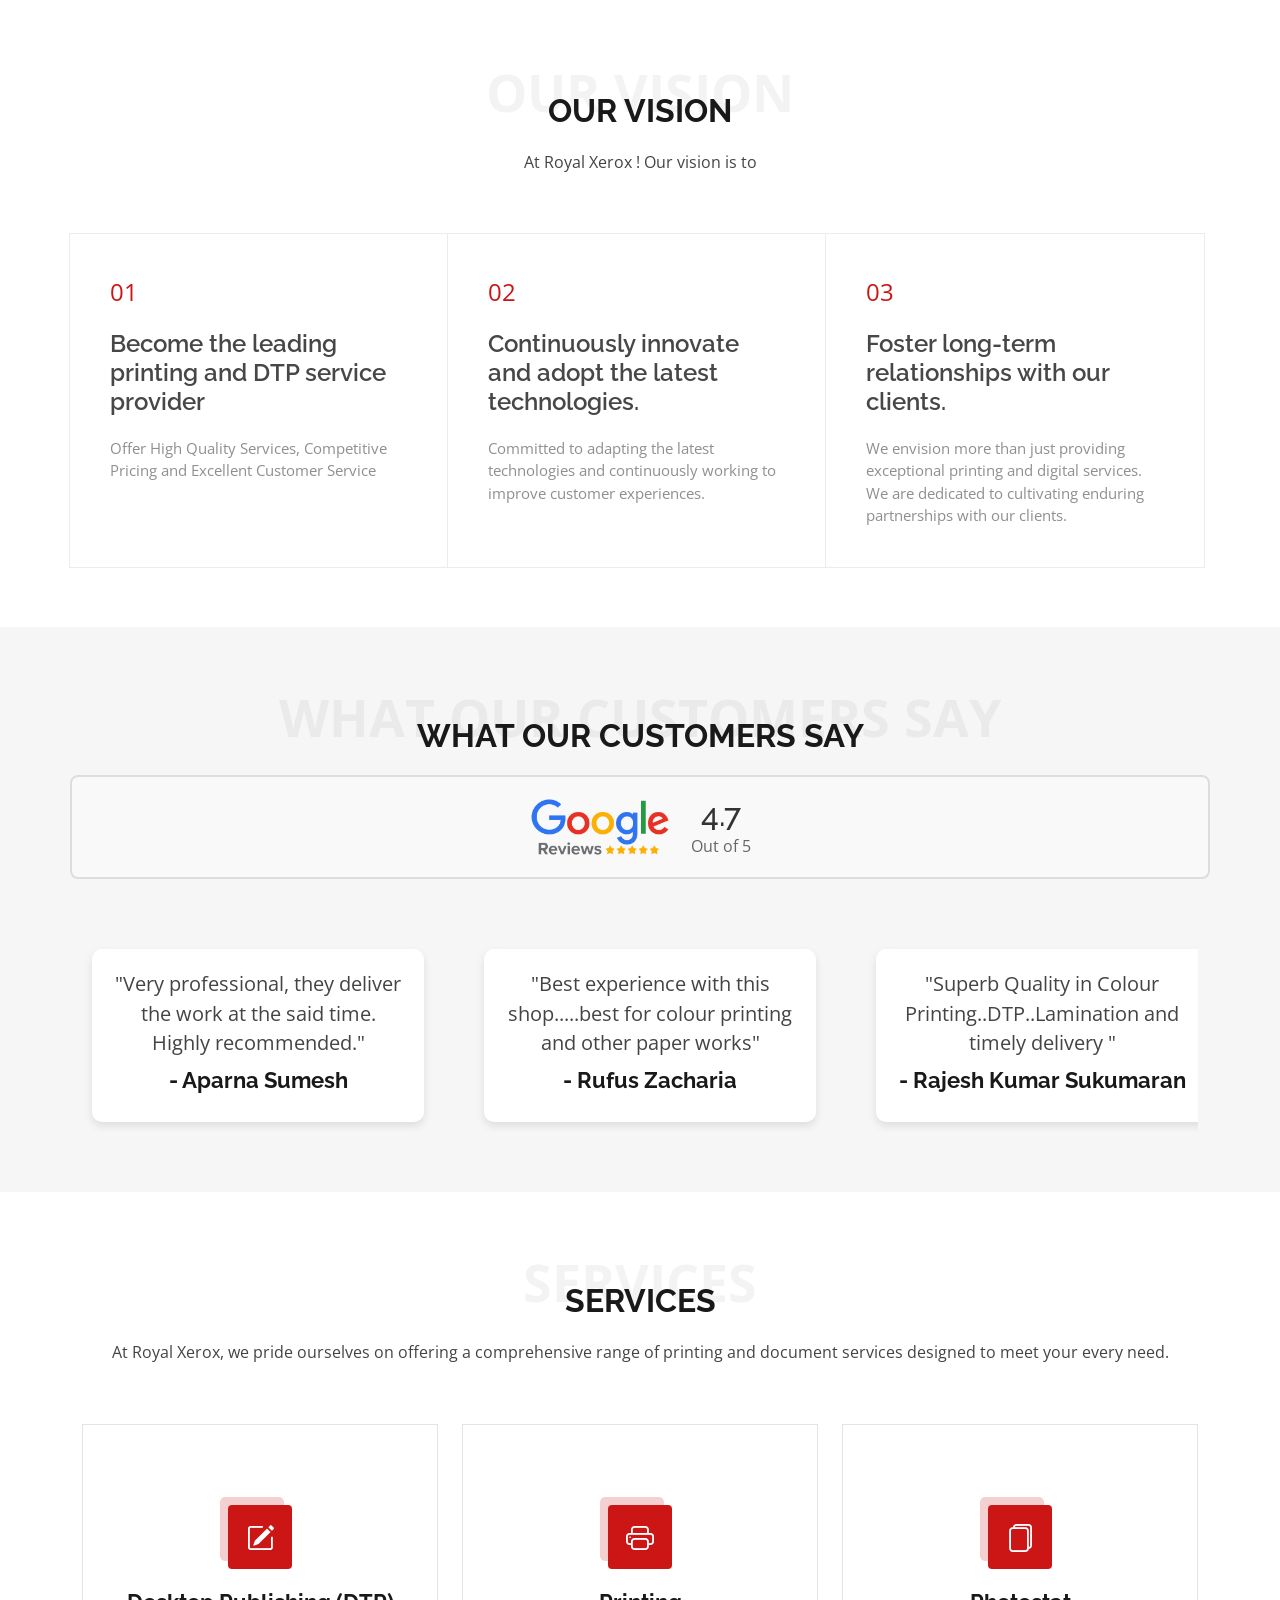
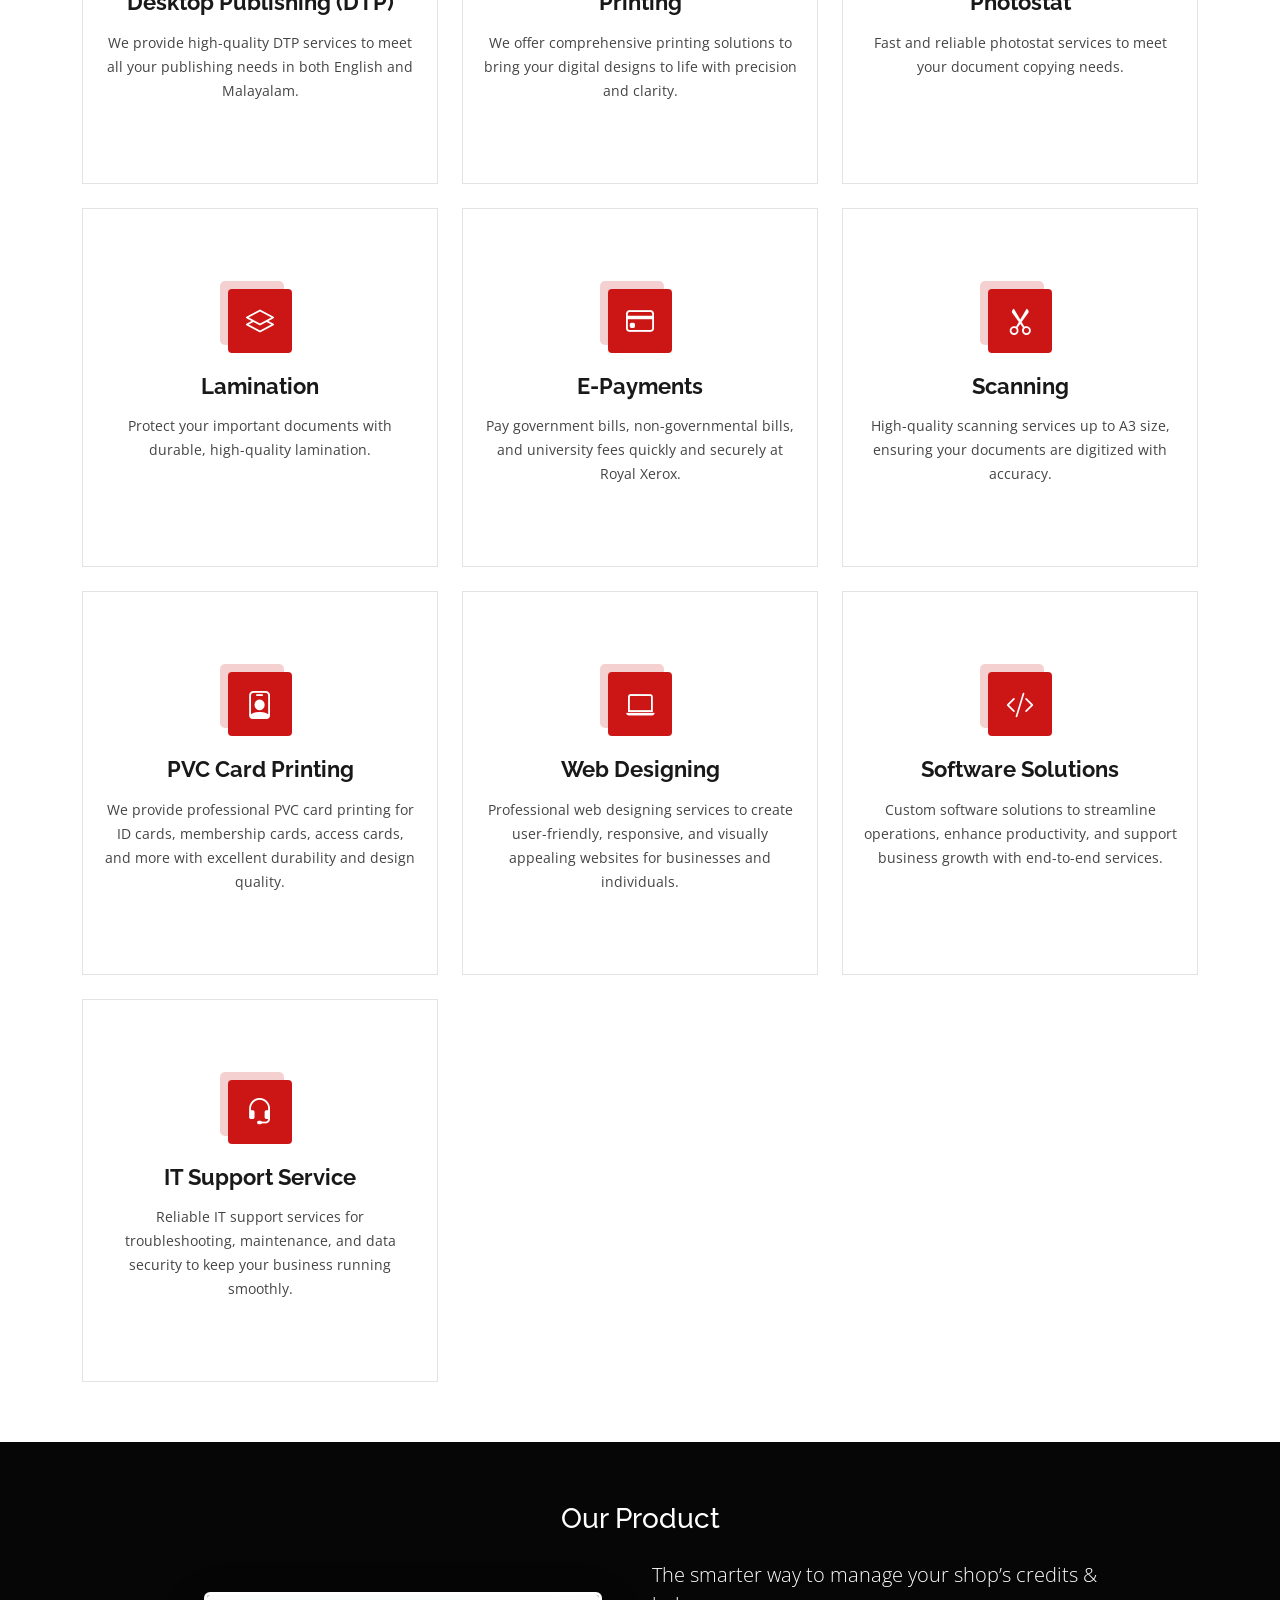
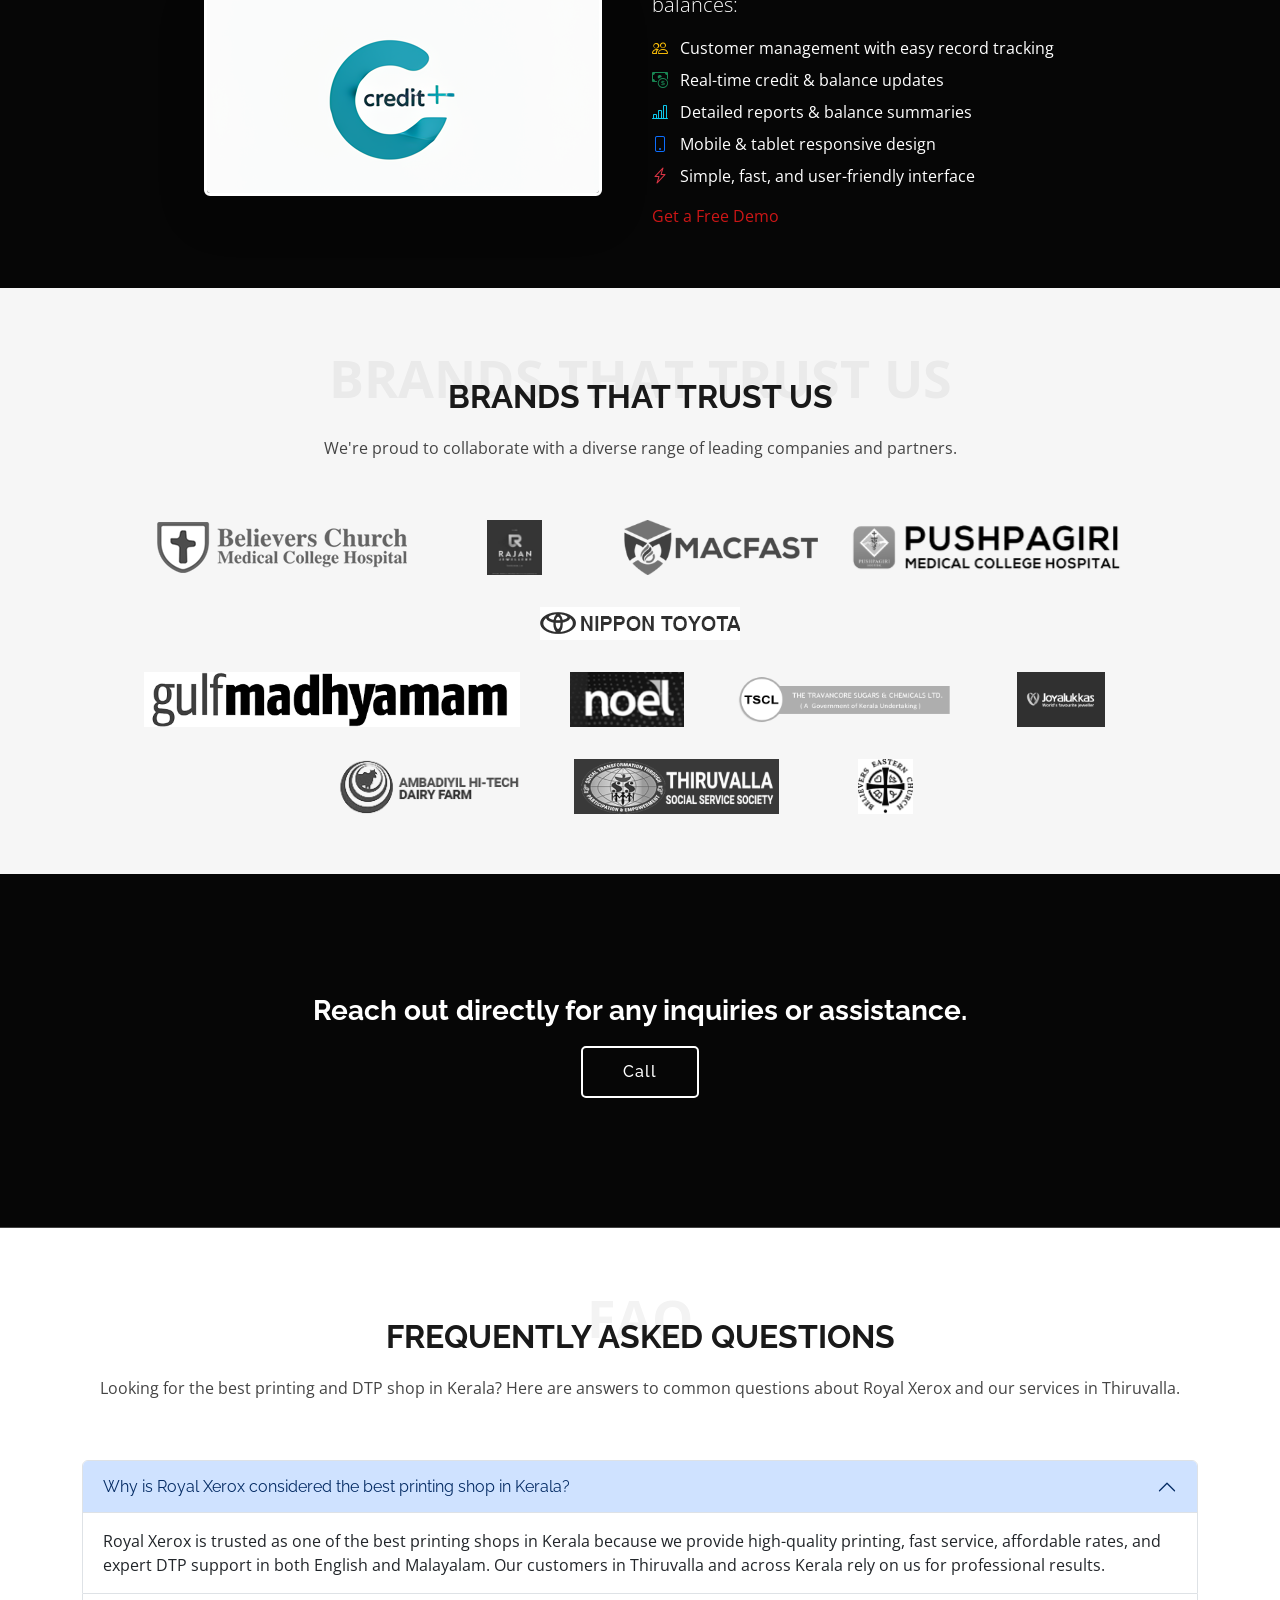
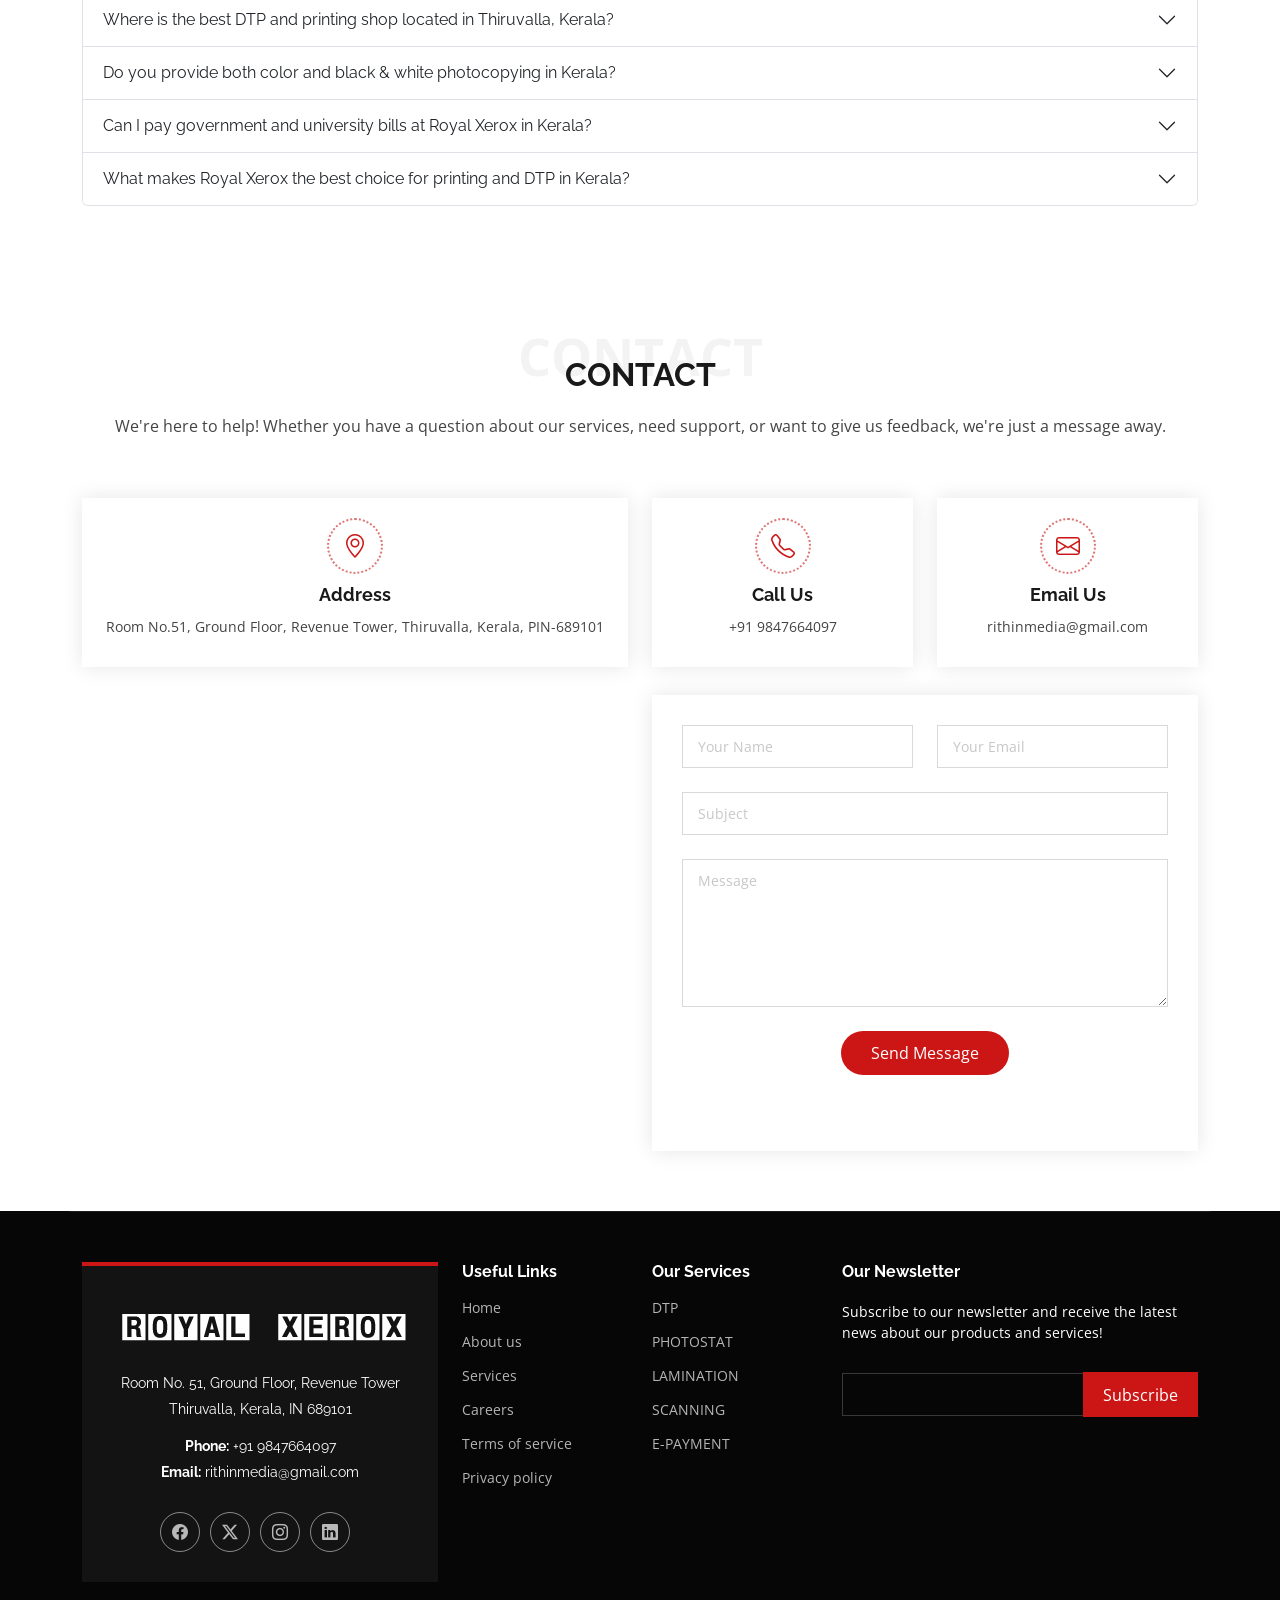
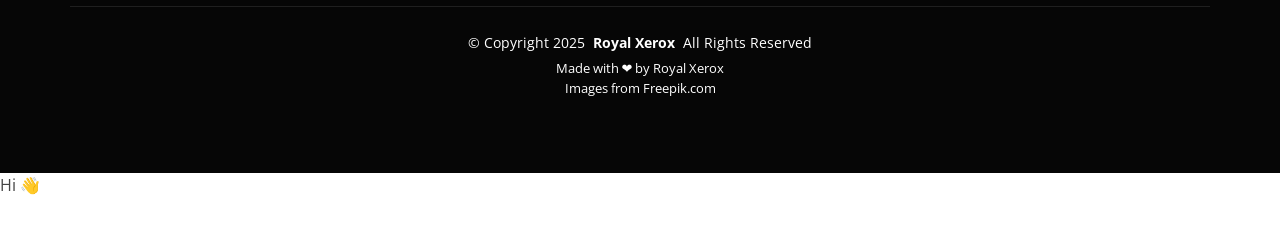
==== commit 92dd33f2: "seo commit" ====
--- a/index.html
+++ b/index.html
@@ -66,32 +66,26 @@
 
     <div class="branding d-flex align-items-center">
 
-  <div class="container position-relative d-flex align-items-center justify-content-between">
-    <a href="index.html" class="logo d-flex align-items-center">
-      <!-- Uncomment the line below if you also wish to use an image logo -->
-      <!-- <img src="assets/img/logo.png" alt=""> -->
-      <h1 class="sitename"><img src="assets/img/logo.png" alt=""></h1>
-    </a>
-
-    <!-- Established text -->
-    <div class="established-text mx-3">
-      <span>Established in 1996</span>
+      <div class="container position-relative d-flex align-items-center justify-content-between">
+        <a href="index.html" class="logo d-flex align-items-center">
+          <!-- Uncomment the line below if you also wish to use an image logo -->
+          <!-- <img src="assets/img/logo.png" alt=""> -->
+          <h1 class="sitename"><img src="assets/img/logo.png" alt=""></h1>
+        </a>
+
+        <nav id="navmenu" class="navmenu">
+          <ul>
+            <li><a href="#hero" class="active">Home</a></li>
+            <li><a href="#about">About</a></li>
+            <li><a href="#services">Services</a></li>
+            <li><a href="#product">Products</a></li>
+            <li><a href="#contact">Contact</a></li>
+          </ul>
+          <i class="mobile-nav-toggle d-xl-none bi bi-list"></i>
+        </nav>
+      </div>
+
     </div>
-
-    <nav id="navmenu" class="navmenu">
-      <ul>
-        <li><a href="#hero" class="active">Home</a></li>
-        <li><a href="#about">About</a></li>
-        <li><a href="#services">Services</a></li>
-        <li><a href="#product">Products</a></li>
-        <li><a href="#contact">Contact</a></li>
-      </ul>
-      <i class="mobile-nav-toggle d-xl-none bi bi-list"></i>
-    </nav>
-  </div>
-
-</div>
-
 
   </header>
 
@@ -136,7 +130,7 @@
           </div>
 
           <div class="col-lg-6 order-2 order-lg-1 content" data-aos="fade-up" data-aos-delay="200">
-            <h3>Best shop for Printing, DTP, Designing services in Thiruvalla</h3>
+            <h3>Best shop for Printing, DTP & Designing services in Thiruvalla</h3>
             <p class="fst-italic">
               Discover the Royal Xerox difference and let us help you make a lasting impression.
             </p>
@@ -432,29 +426,42 @@
 <!-- Software Product Section -->
 <section id="product" class="product section dark-background">
   <div class="container">
-  <h3>Products</h3>
+    <h3 class="text-center mb-4">Our Product</h3>
+
     <div class="row justify-content-center align-items-center" data-aos="zoom-in" data-aos-delay="100">
       <div class="col-xl-10">
         <div class="row align-items-center text-center text-md-start">
+          
           <!-- Product Logo -->
-          <div class="col-md-6">
-            <img src="assets/img/project/credit+.png" alt="Software Product Logo" class="img-fluid rounded" 
-                 style="max-width: 100%; height: auto; border: 2px solid #fff; border-radius: 10px;">
-          </div>
+          <div class="col-md-6 mb-4 mb-md-0 text-center">
+            <img src="assets/img/project/credit+.png" 
+                 alt="Credit+ Software Product Logo" 
+                 class="img-fluid rounded shadow-lg" 
+                 style="max-width: 100%; height: auto; border: 3px solid #fff; border-radius: 12px;">
+          </div>
+          
           <!-- Product Description -->
           <div class="col-md-6">
-            <h4>Credit+</h4>
-            <p>
-              Simplify credit management with Credit+, an intuitive web application designed to streamline your shop’s credit and balance tracking. With features like customer management, real-time credit updates, and detailed balance summaries, Credit+ empowers you to stay on top of your finances effortlessly. Accessible on both mobile and tablets, it’s the perfect tool for modern businesses.
-            </p>
-            <a class="cta-btn mt-3" href="#contact">Get a Demo</a>
-          </div>
+            <p class="lead">The smarter way to manage your shop’s credits & balances:</p>
+            
+            <ul class="list-unstyled">
+              <li class="mb-2"><i class="bi bi-people text-warning me-2"></i> Customer management with easy record tracking</li>
+              <li class="mb-2"><i class="bi bi-cash-coin text-success me-2"></i> Real-time credit & balance updates</li>
+              <li class="mb-2"><i class="bi bi-bar-chart-line text-info me-2"></i> Detailed reports & balance summaries</li>
+              <li class="mb-2"><i class="bi bi-phone text-primary me-2"></i> Mobile & tablet responsive design</li>
+              <li class="mb-2"><i class="bi bi-lightning-charge text-danger me-2"></i> Simple, fast, and user-friendly interface</li>
+            </ul>
+
+            <a class="cta-btn mt-3" href="#contact">Get a Free Demo</a>
+          </div>
+
         </div>
       </div>
     </div>
   </div>
-
-</section><!-- /Software Product Section -->
+</section>
+<!-- /Software Product Section -->
+
 <!-- Brands Section -->
 <!-- =======================================================
   * Brands That Trust Us Section (Manual CSS Animation)
--- a/assets/css/main.css
+++ b/assets/css/main.css
@@ -1847,10 +1847,3 @@
 .brands .brand-row .brand-item:nth-child(5) { animation-delay: 1.6s; }
 
 
-
-
-.established-text {
-  font-size: 14px;
-  font-family: Impact;
-  white-space: nowrap;
-}
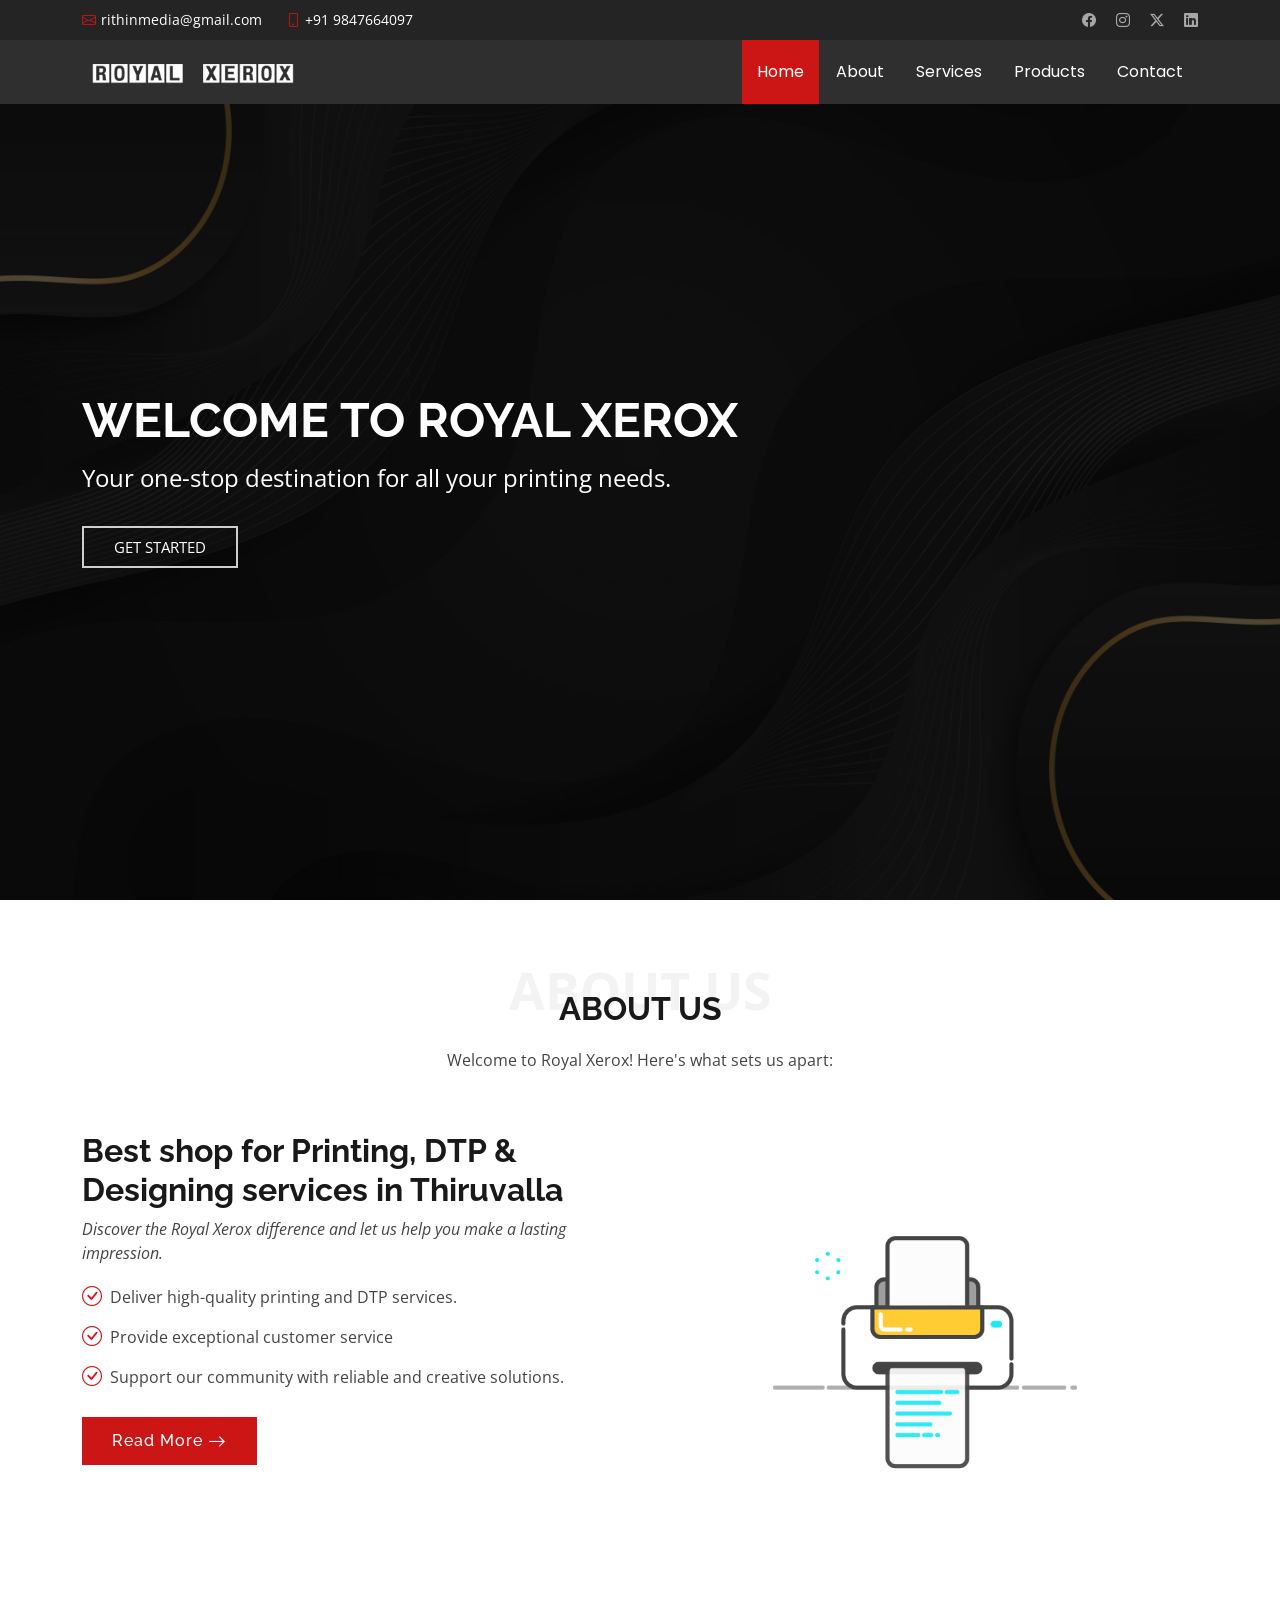
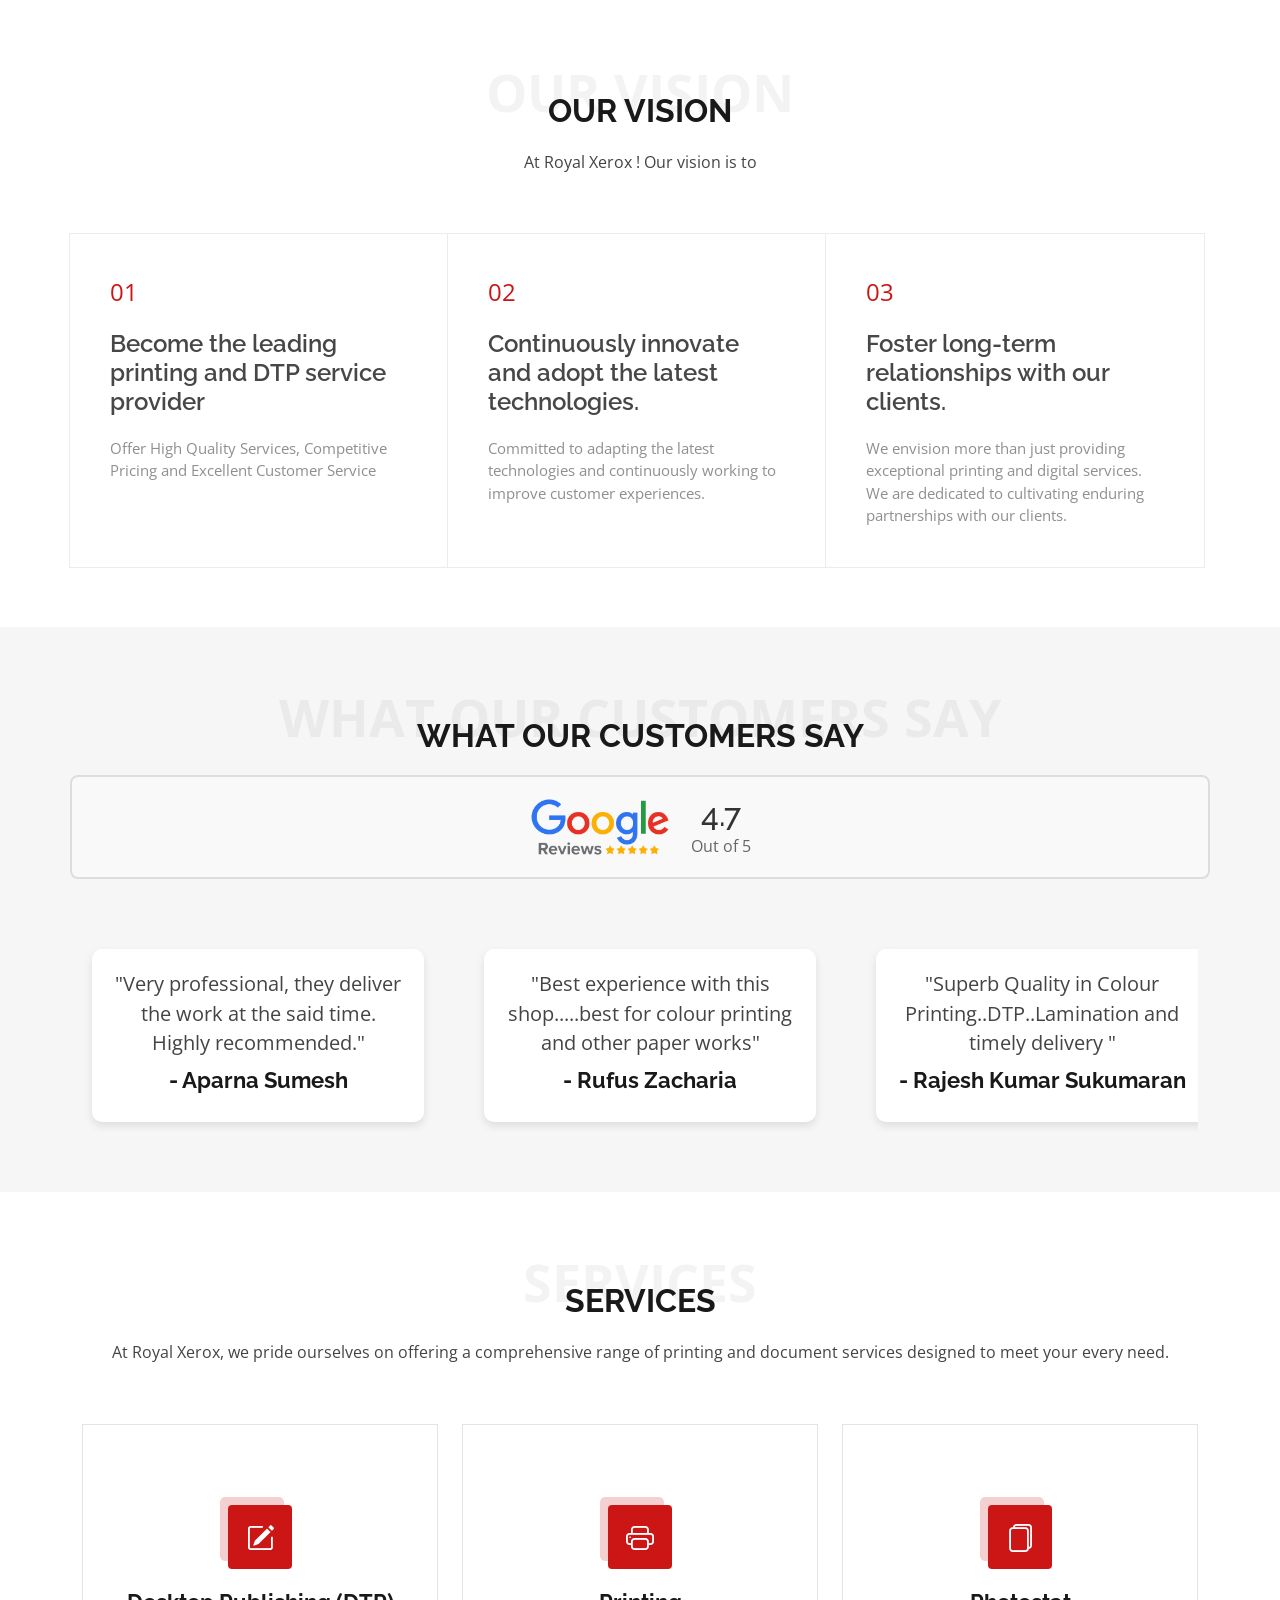
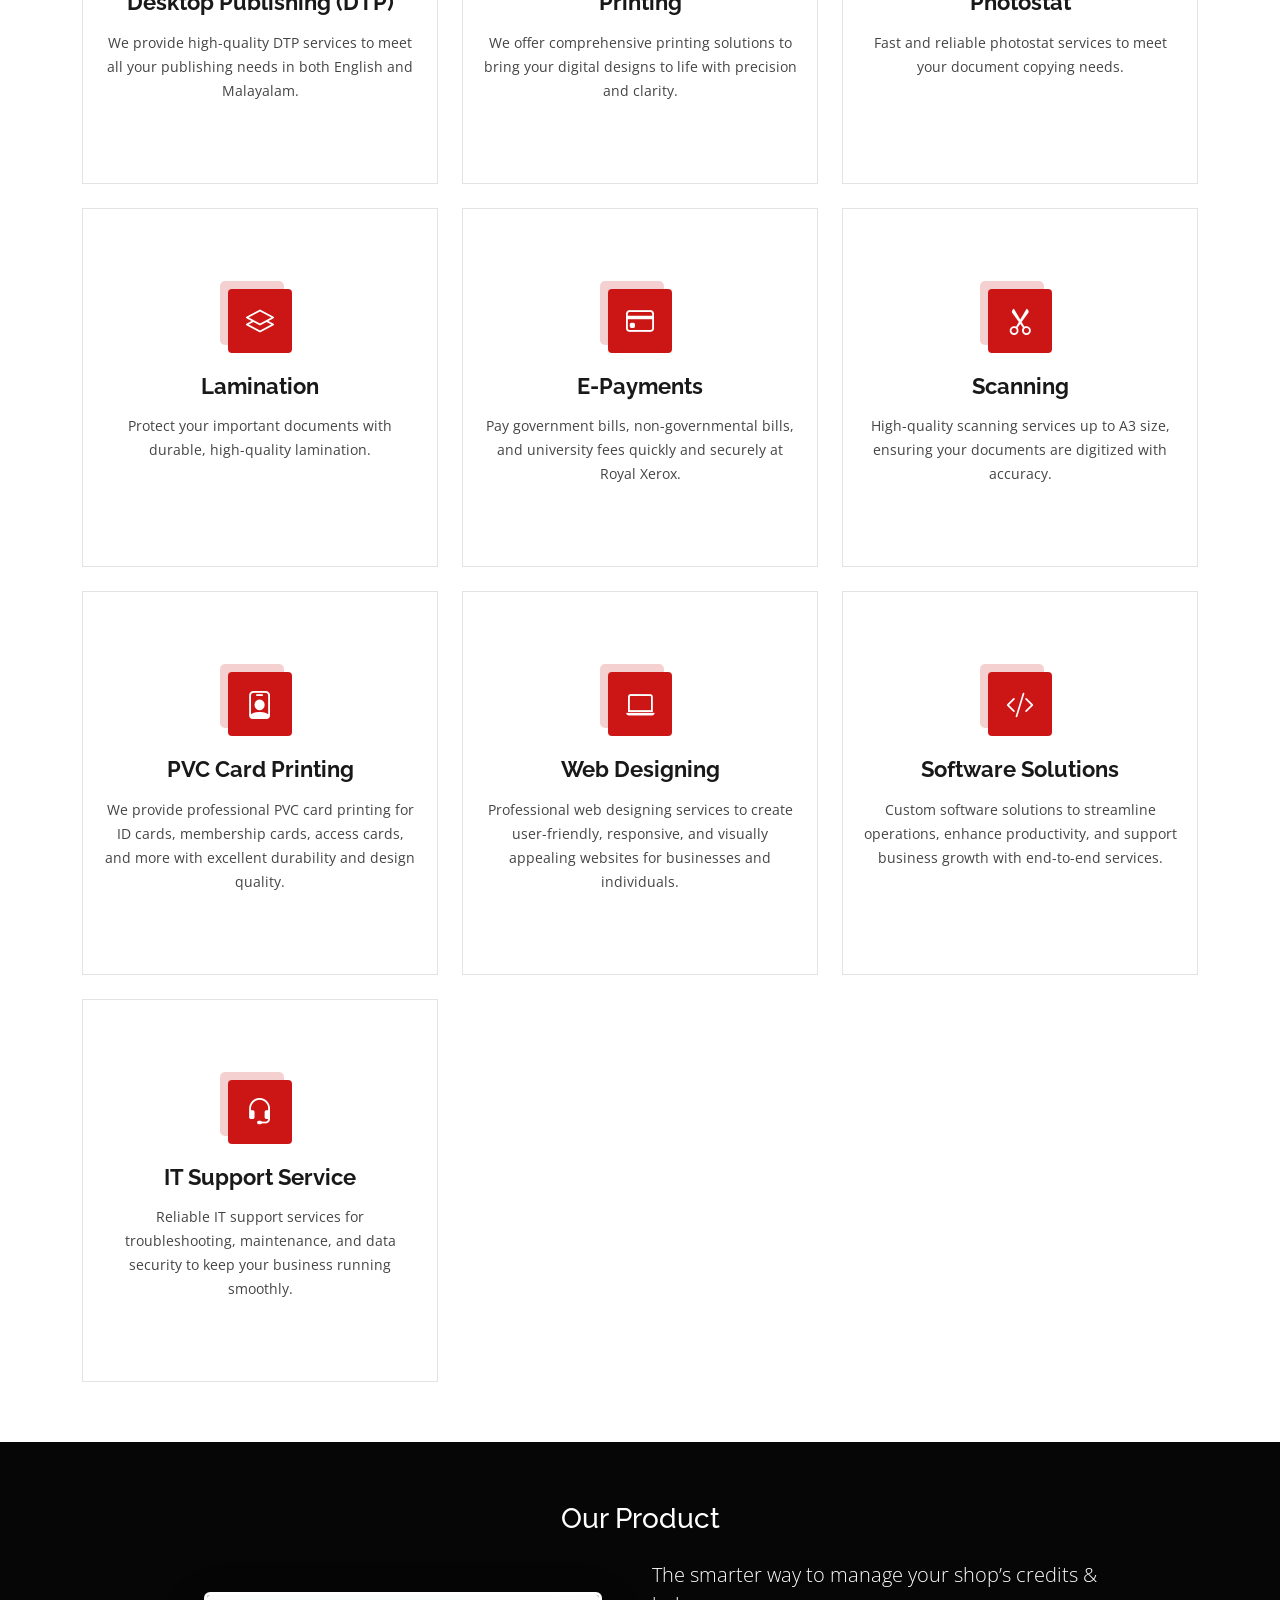
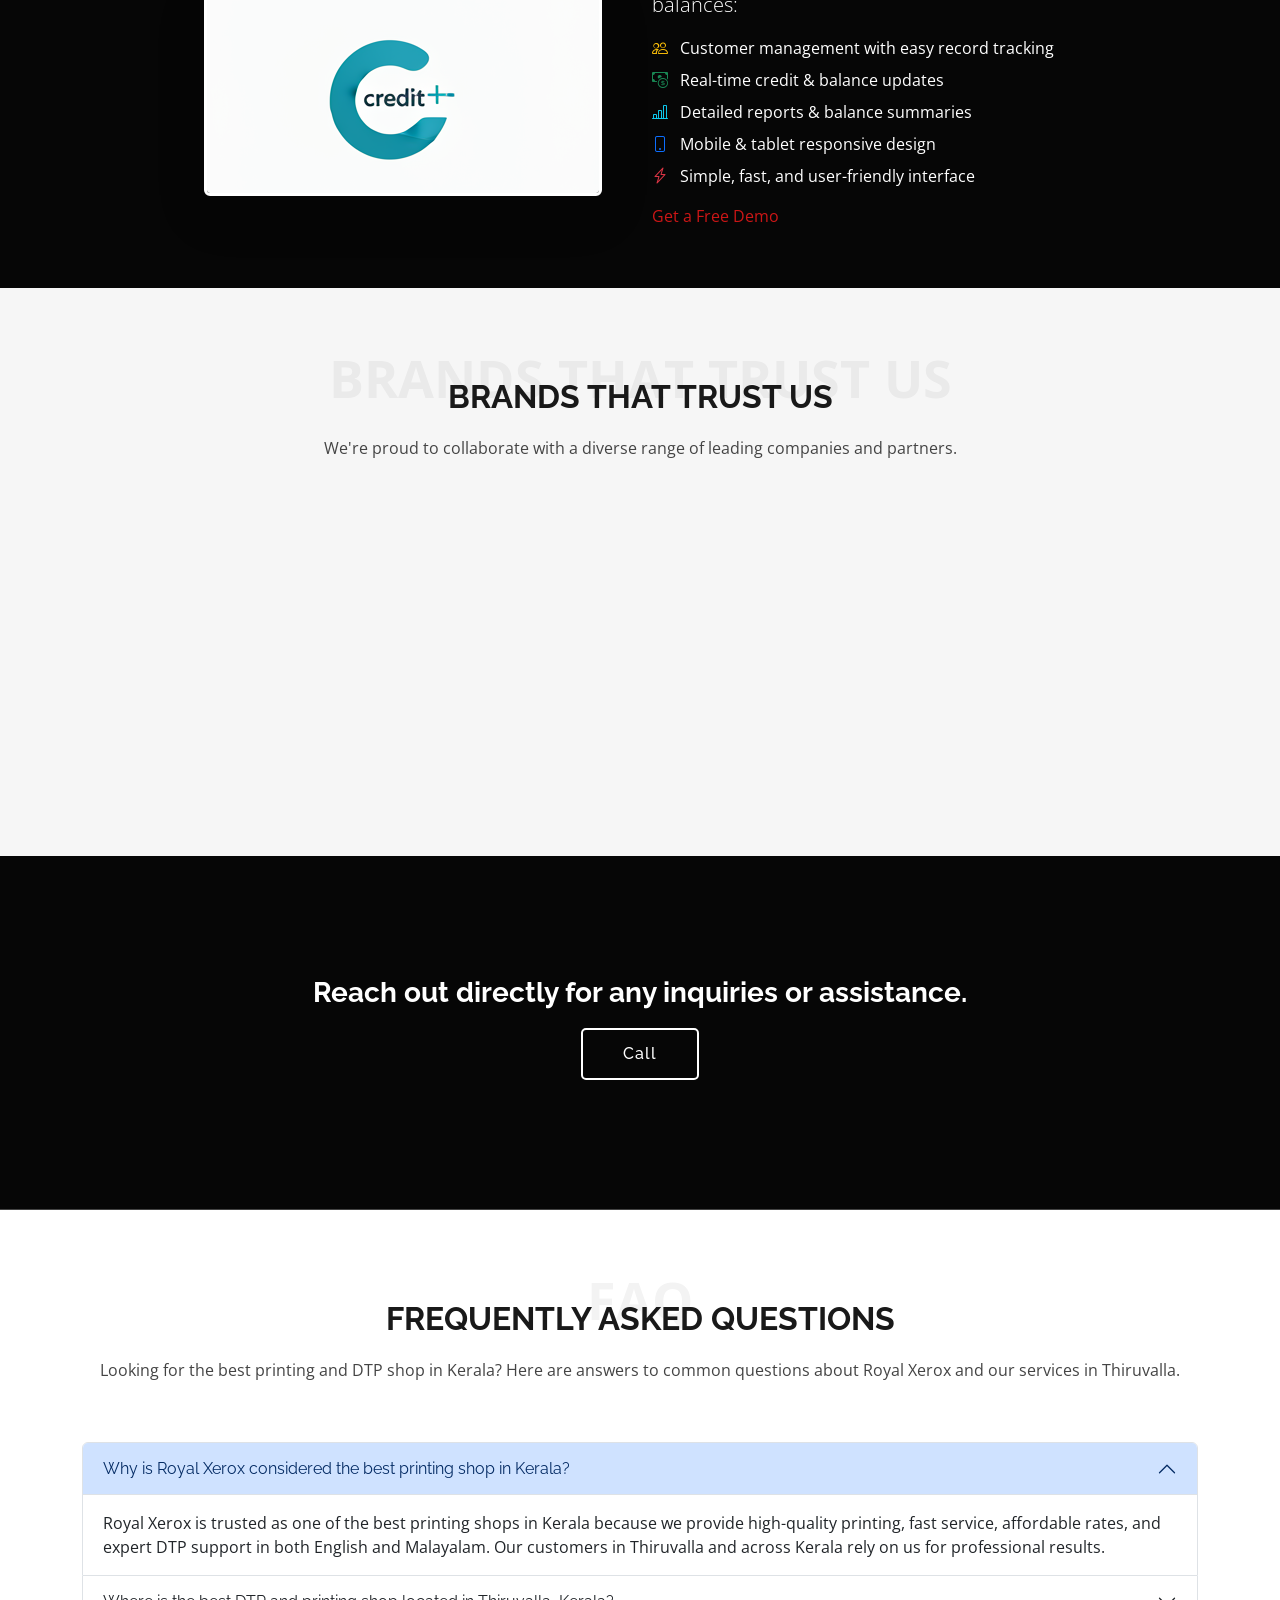
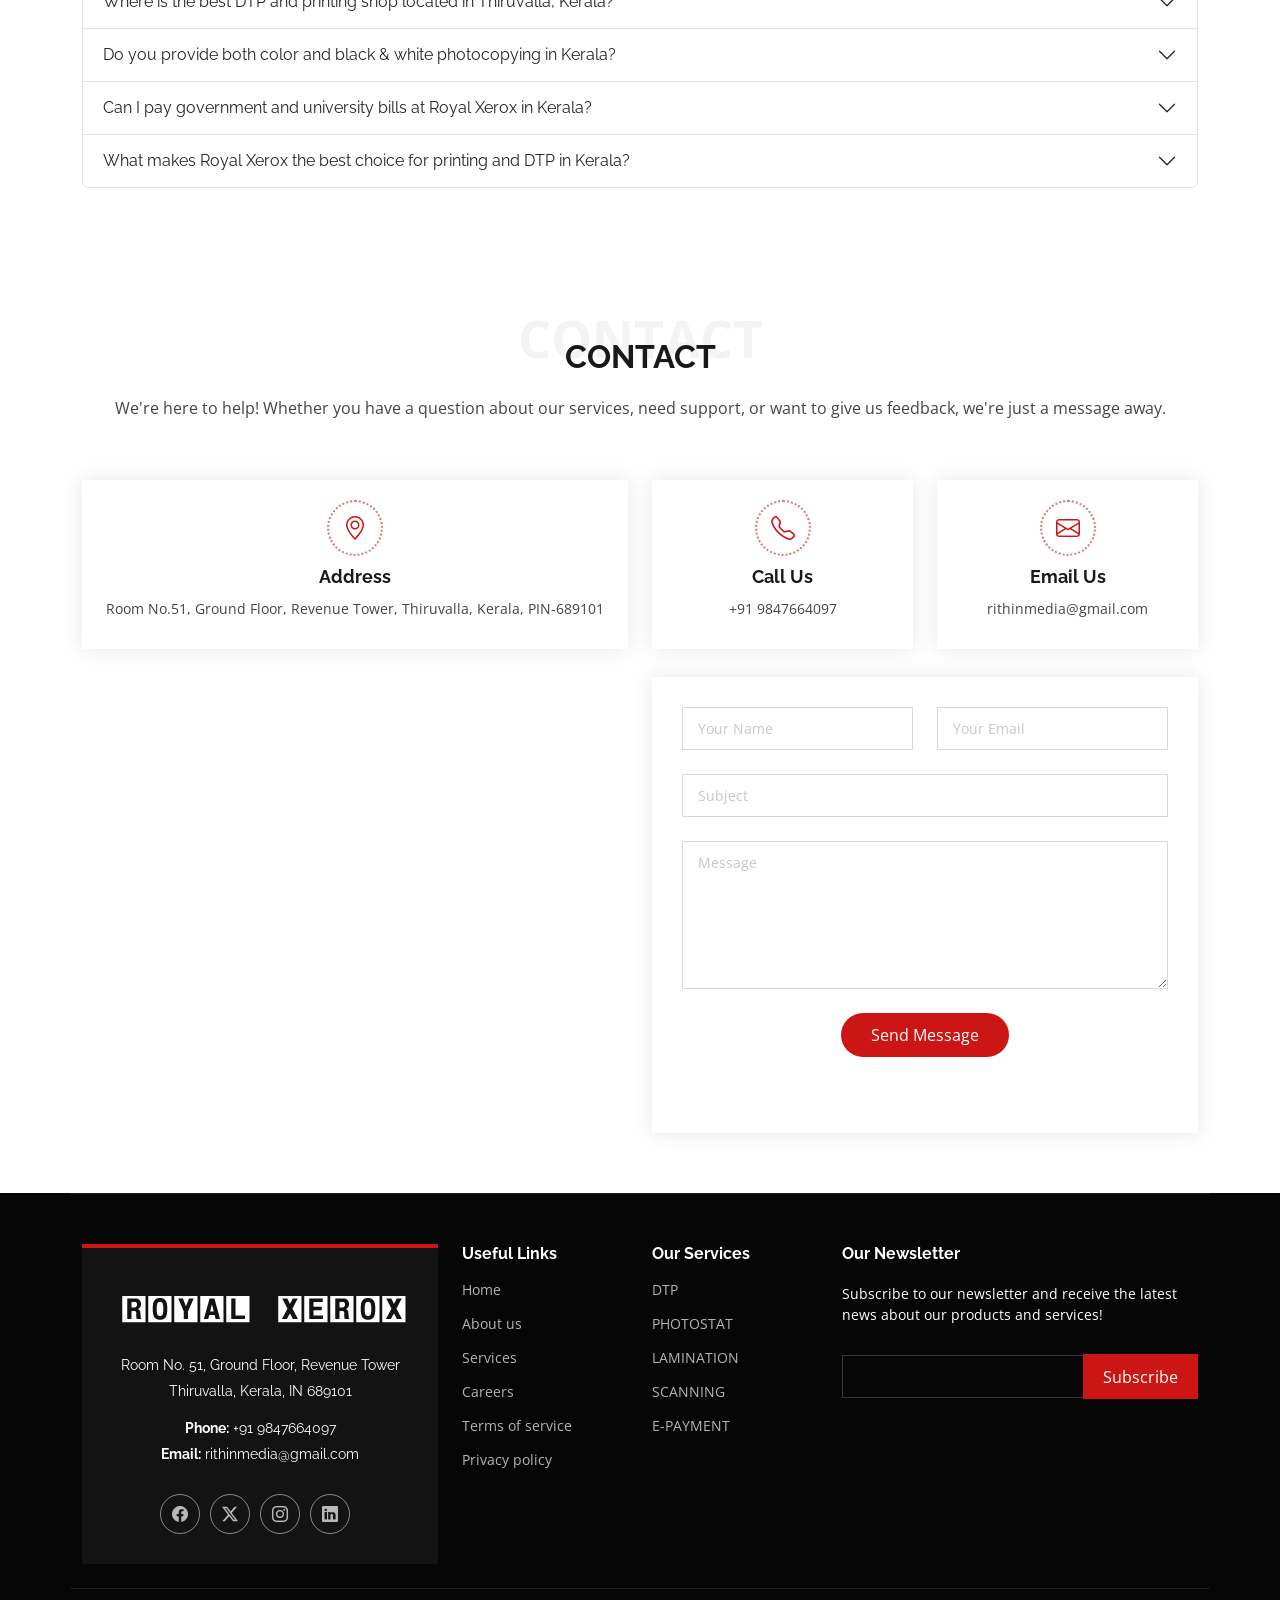
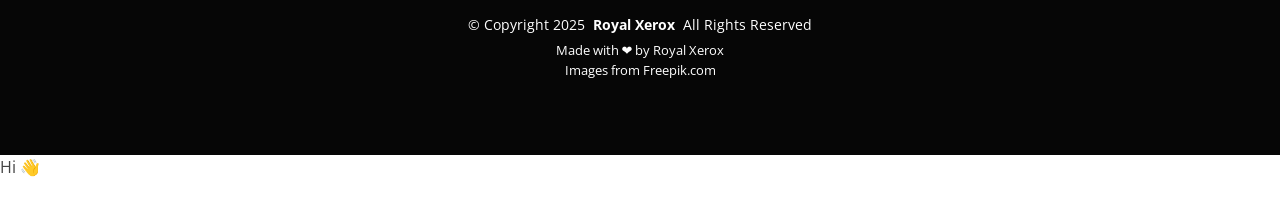
==== commit 0c19aaa5: "clients" ====
--- a/index.html
+++ b/index.html
@@ -826,6 +826,16 @@
 
 </body>
 <script>
+  document.addEventListener("DOMContentLoaded", () => {
+  const items = document.querySelectorAll(".brand-item");
+  const delay = 2000; // time per logo (ms)
+
+  items.forEach((item, index) => {
+    item.style.animation = `spotlight ${items.length * (delay / 1000)}s infinite`;
+    item.style.animationDelay = `${index * (delay / 1000)}s`;
+  });
+});
+
   // WhatsApp redirect on icon click
   document.getElementById("chatbot").onclick = function() {
     window.open("https://wa.me/919656719834?text=Hi%2C%20I%20just%20came%20across%20your%20website%20and%20wanted%20to%20connect%20with%20you%20on%20WhatsApp.", "_blank"); // replace with your WhatsApp number
--- a/assets/css/main.css
+++ b/assets/css/main.css
@@ -1798,52 +1798,38 @@
   50% {
     opacity: 2;
   }
-}
-
-.brands .brand-row {
+}.brands .brand-row {
   display: flex;
   justify-content: center;
   align-items: center;
-  flex-wrap: wrap; /* Allows logos to wrap on smaller screens */
-  gap: 2rem; /* Space between logos */
+  flex-wrap: wrap;
+  gap: 2rem;
   margin-bottom: 2rem;
 }
 
-.brands .brand-row:last-child {
-  margin-bottom: 0;
-}
-
-.brands .brand-item {
-  min-width: 150px; /* Minimum width for each logo container */
-  text-align: center;
-  /* Apply the animation */
-  animation: fadeInOut 7s ease-in-out infinite;
-}
-
-.brands .brand-item img {
-  max-height: 55px; /* Control the max height of logos */
-  width: auto;
+.brand-item {
+  width: 160px;   /* fixed size */
+  height: 60px;
+  display: flex;
+  justify-content: center;
+  align-items: center;
+  opacity: 0;
+  transform: scale(0.5);
+}
+
+.brand-item img {
   max-width: 100%;
-  filter: grayscale(100%);
-  transition: all 0.1s ease-in-out;
-}
-
-/* Pause animation and show in full color on hover */
-.brands .brand-item:hover {
-  animation-play-state: paused; /* Pause the fading effect */
-  transform: scale(1.1); /* Slightly enlarge the logo */
-}
-
-.brands .brand-item:hover img {
-  filter: grayscale(0%);
-  opacity: 1;
-}
-
-/* Staggering the animation delay for a dynamic effect */
-.brands .brand-row .brand-item:nth-child(1) { animation-delay: 0s; }
-.brands .brand-row .brand-item:nth-child(2) { animation-delay: 0.4s; }
-.brands .brand-row .brand-item:nth-child(3) { animation-delay: 0.8s; }
-.brands .brand-row .brand-item:nth-child(4) { animation-delay: 1.2s; }
-.brands .brand-row .brand-item:nth-child(5) { animation-delay: 1.6s; }
-
-
+  max-height: 100%;
+  object-fit: contain;
+  pointer-events: none;
+}
+
+/* Animation */
+@keyframes spotlight {
+  0%   { opacity: 0; transform: scale(0.5); }
+  10%  { opacity: 1; transform: scale(1); }
+  30%  { opacity: 1; transform: scale(1); }
+  40%  { opacity: 0; transform: scale(0.5); }
+  100% { opacity: 0; transform: scale(0.5); }
+}
+
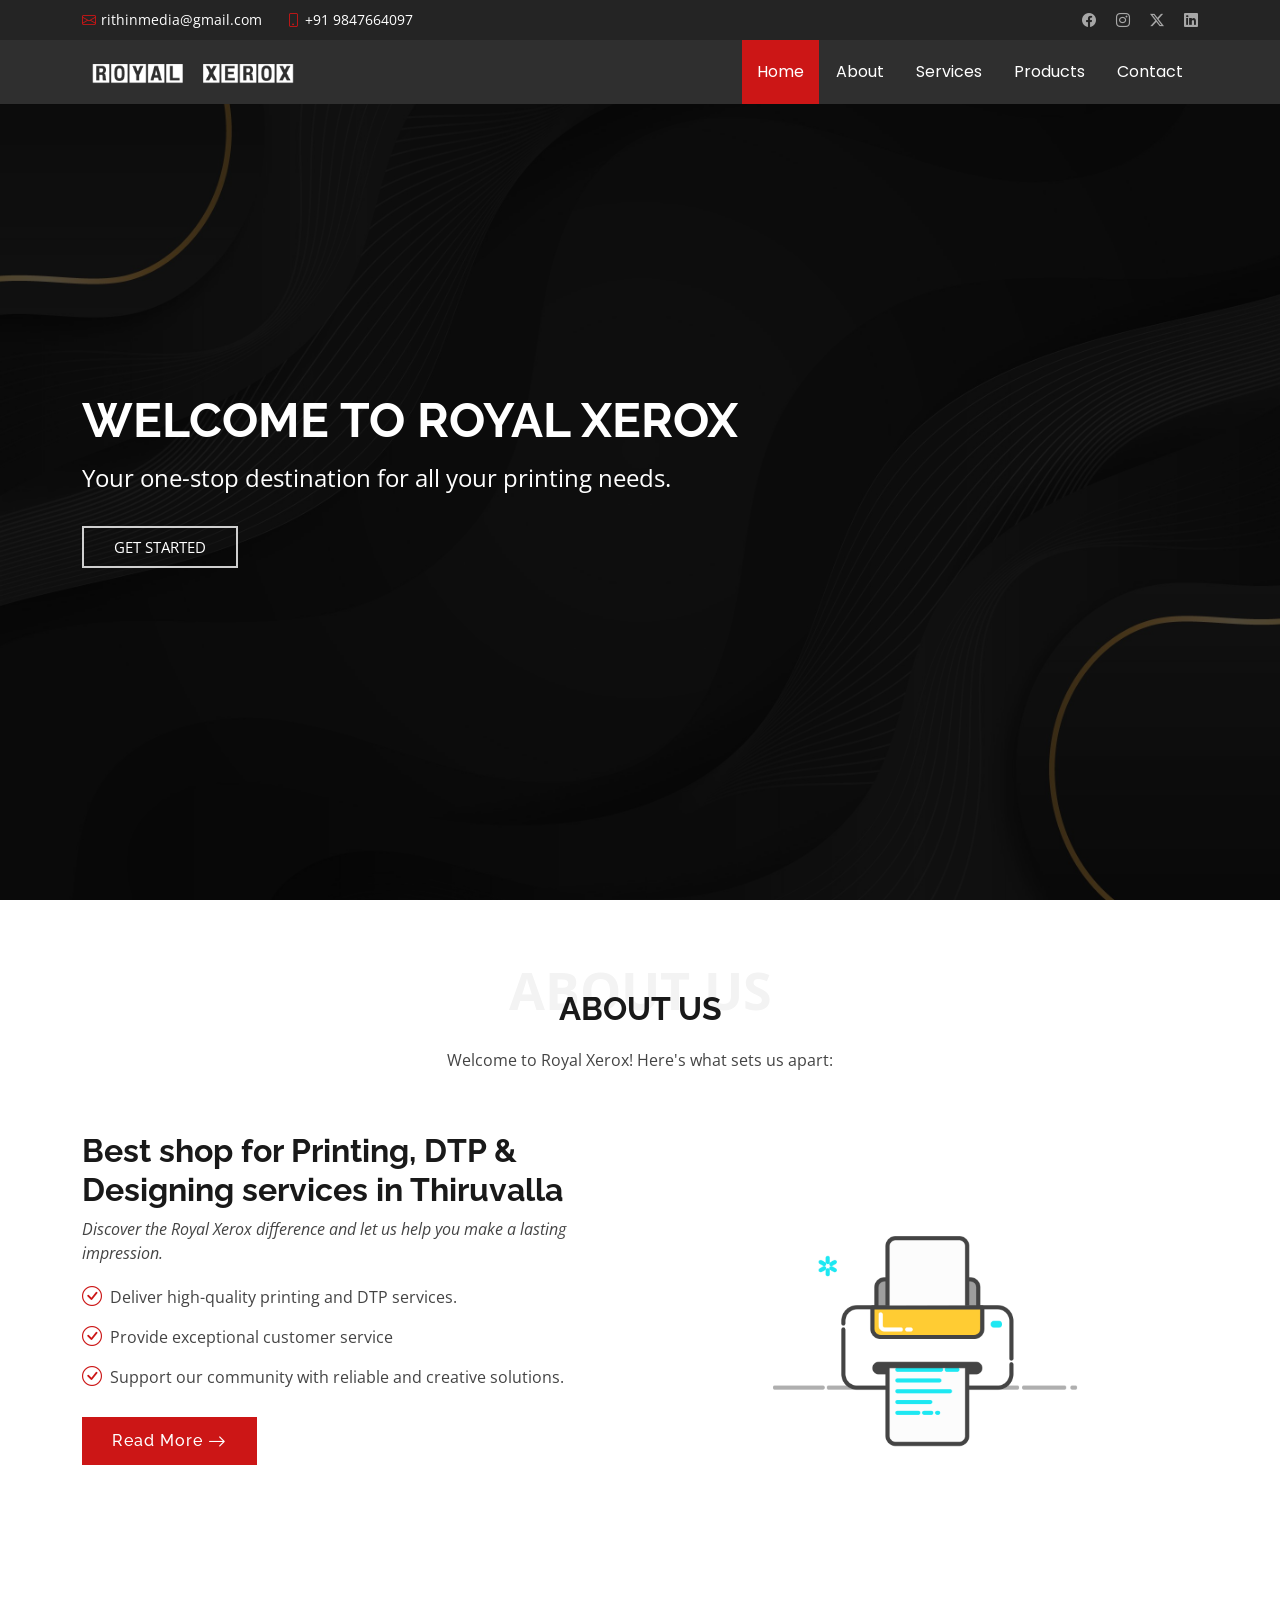
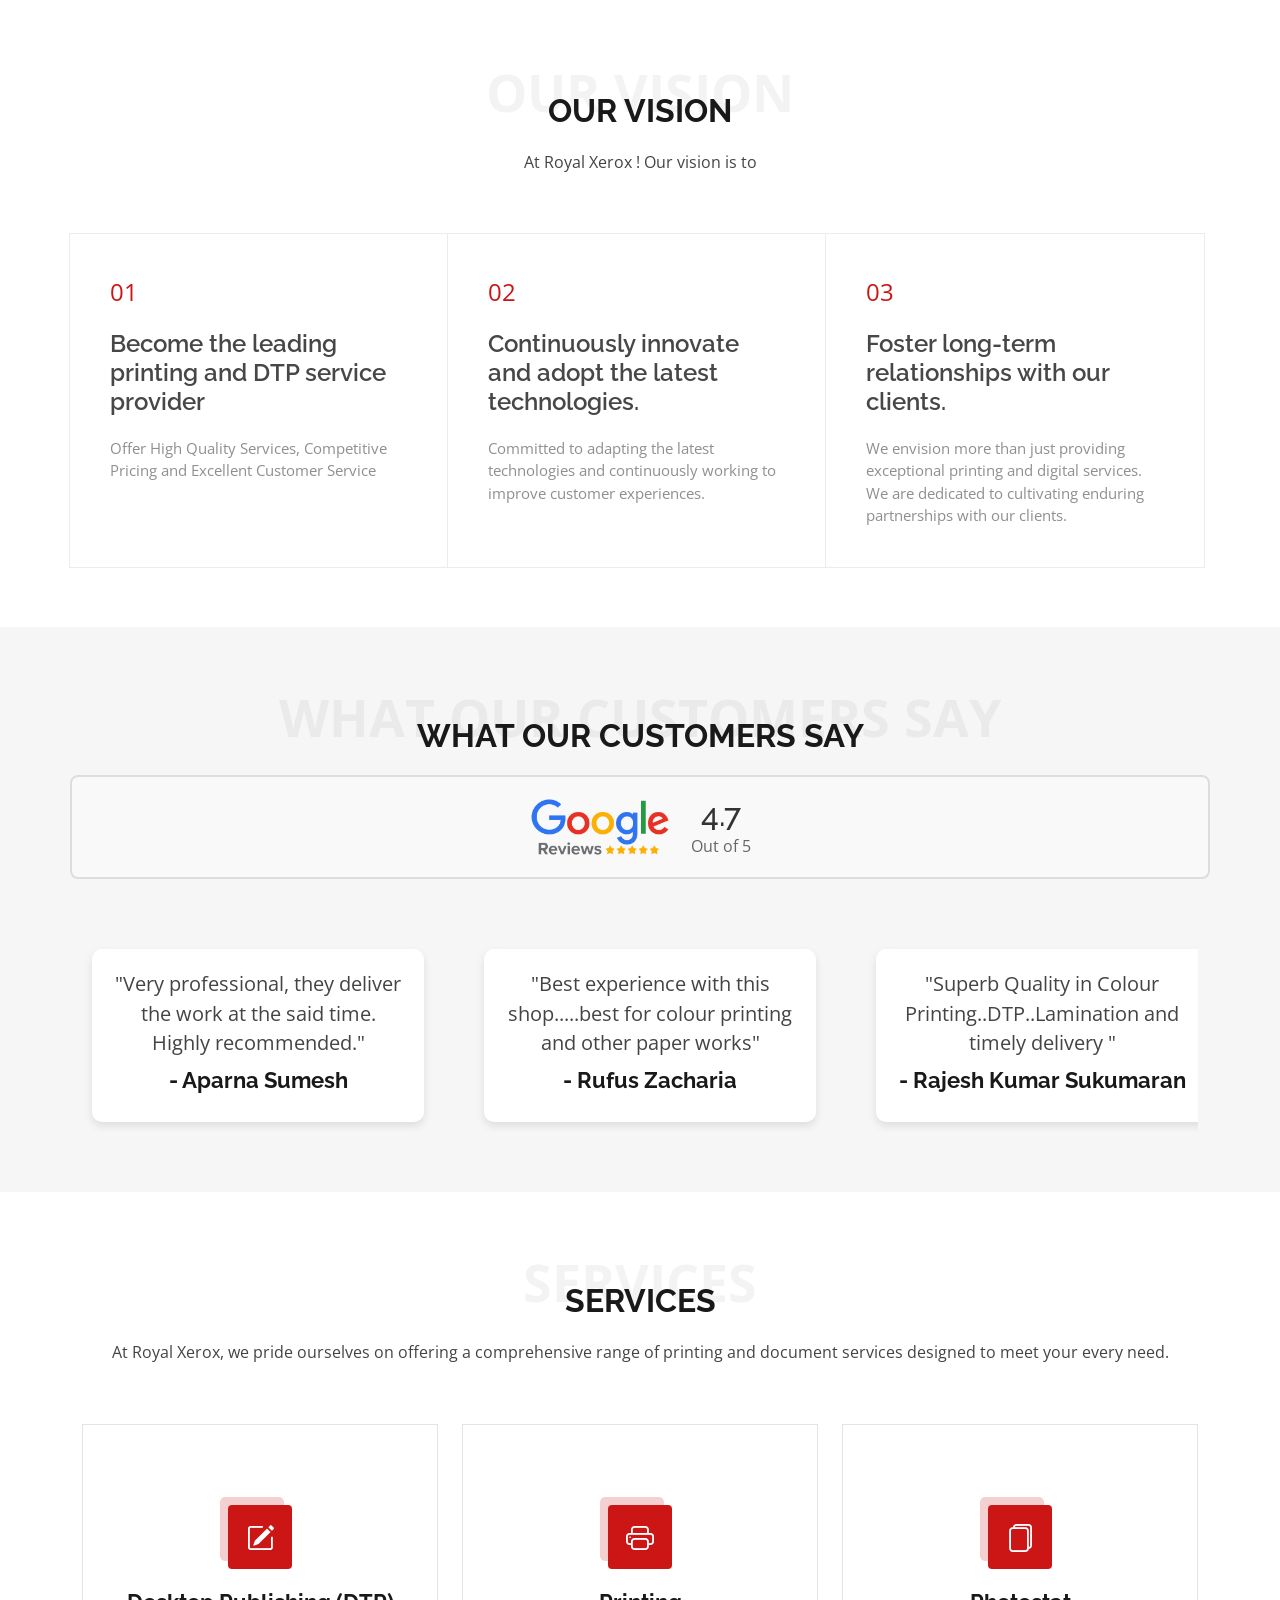
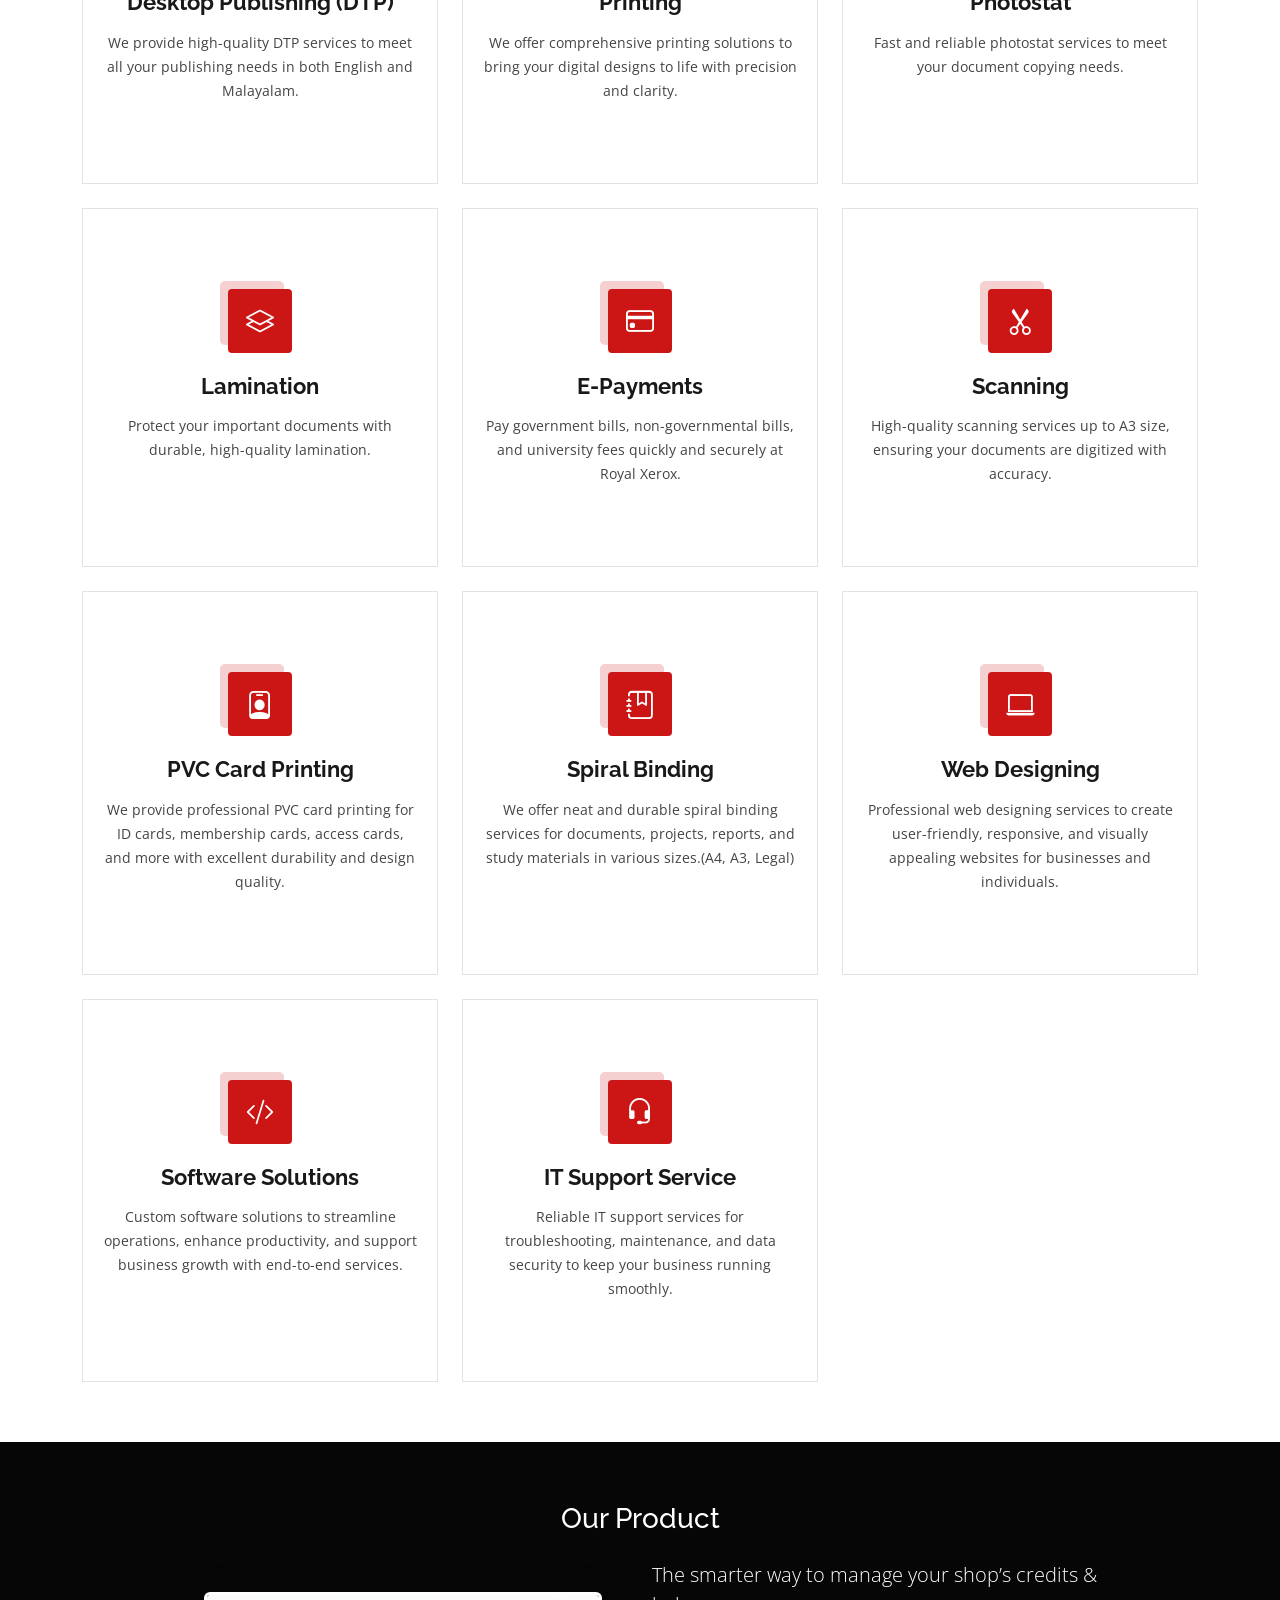
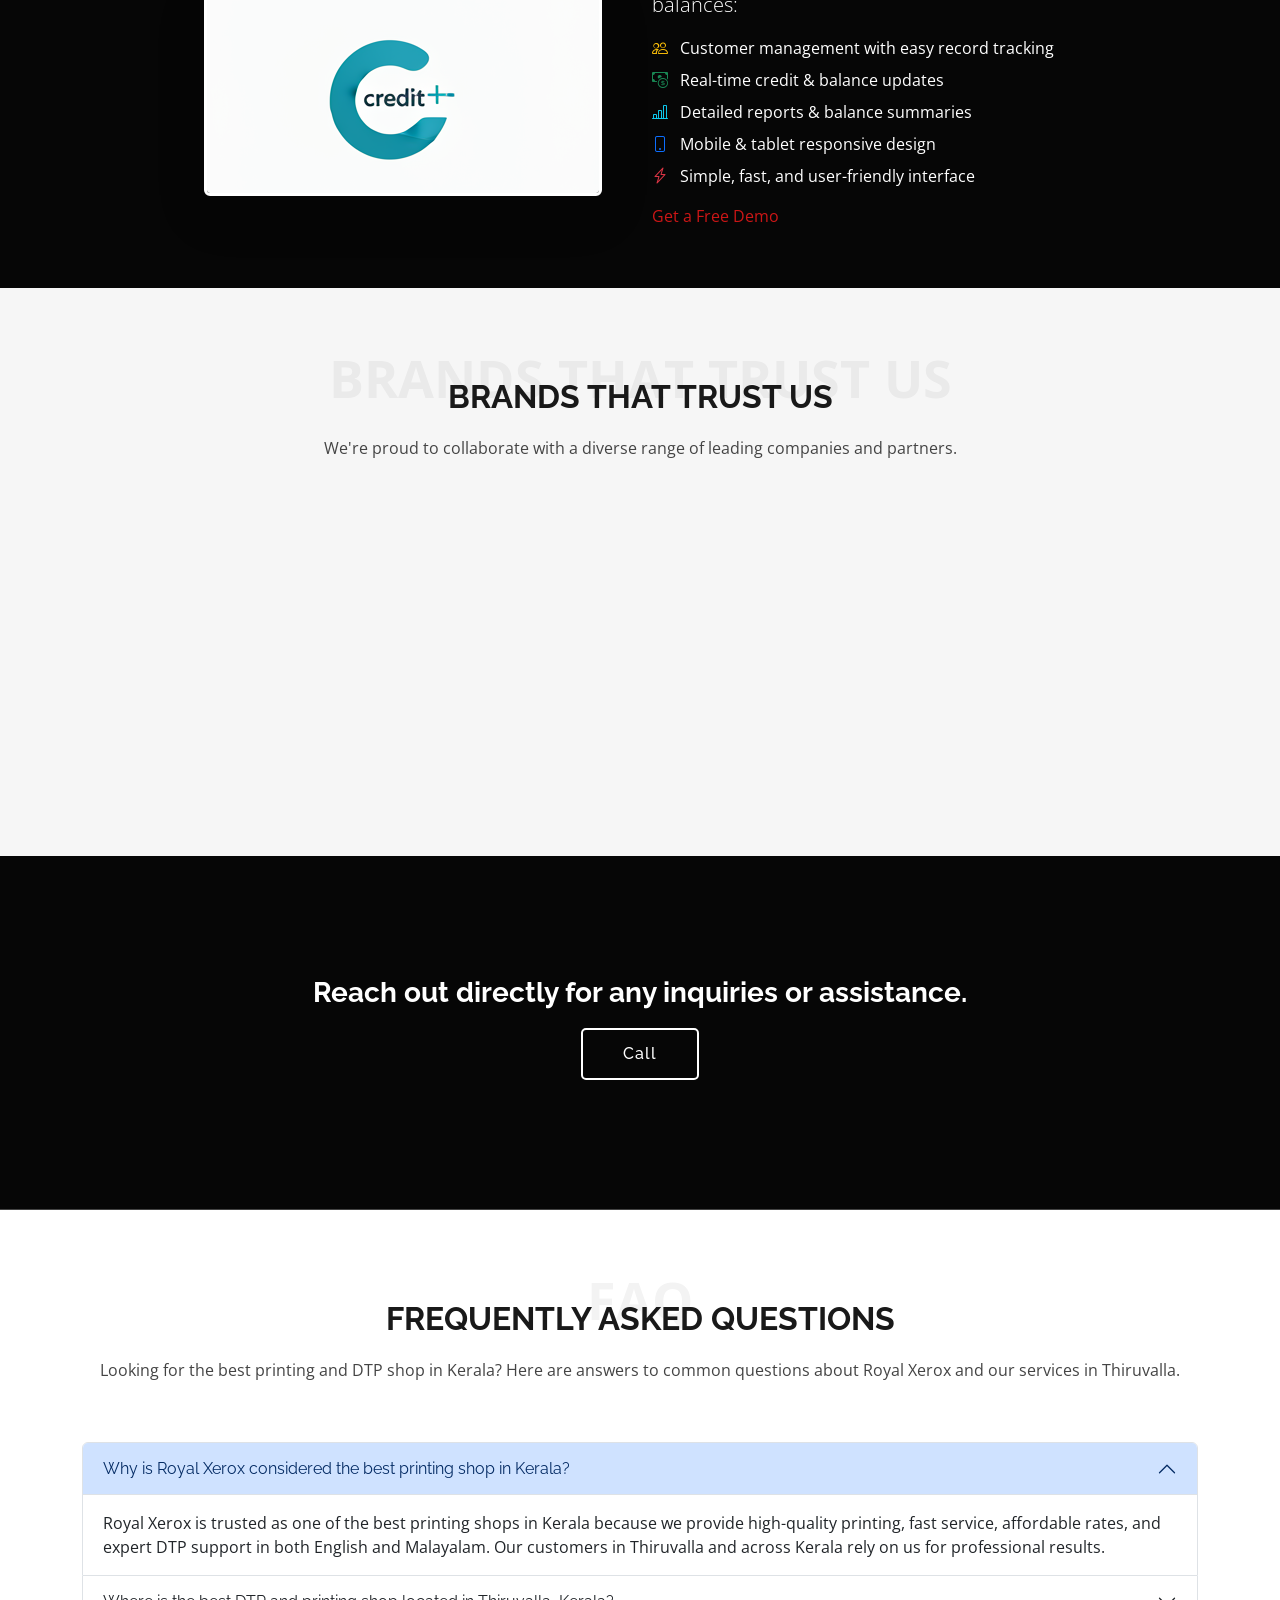
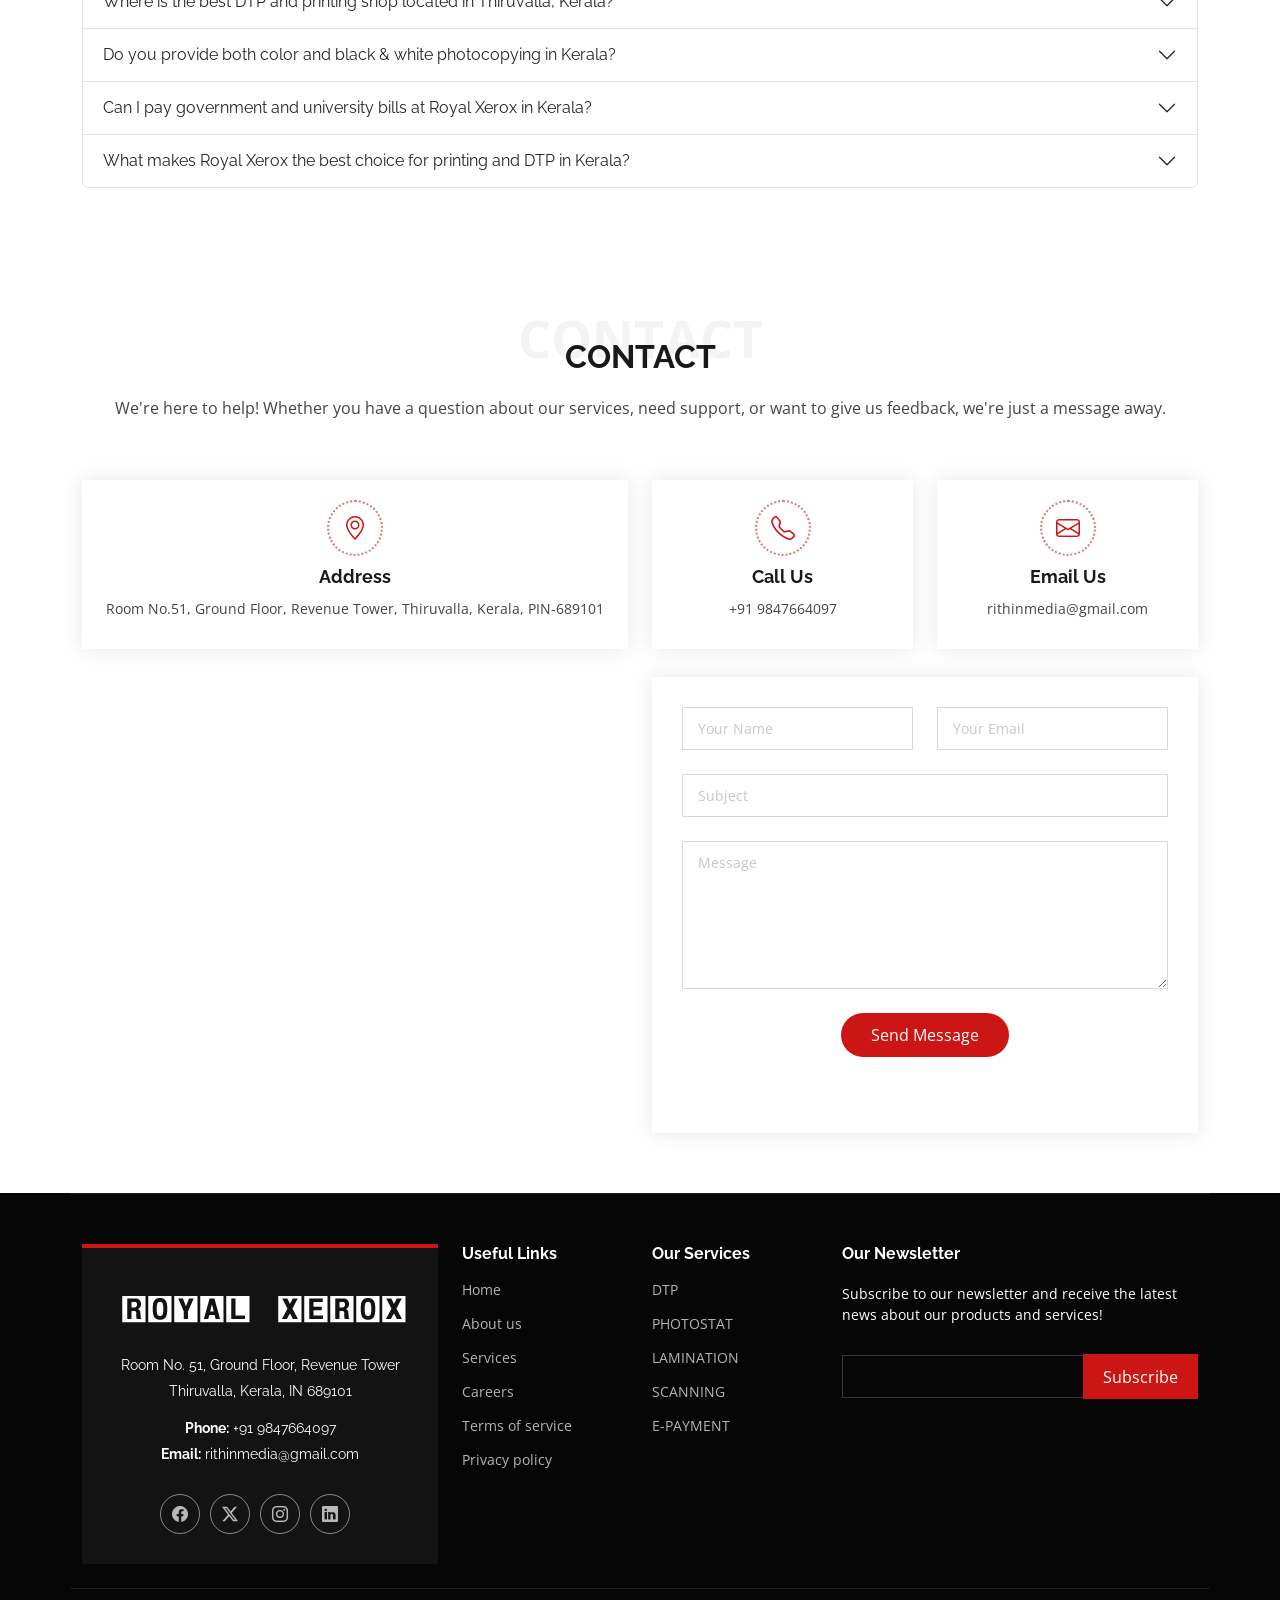
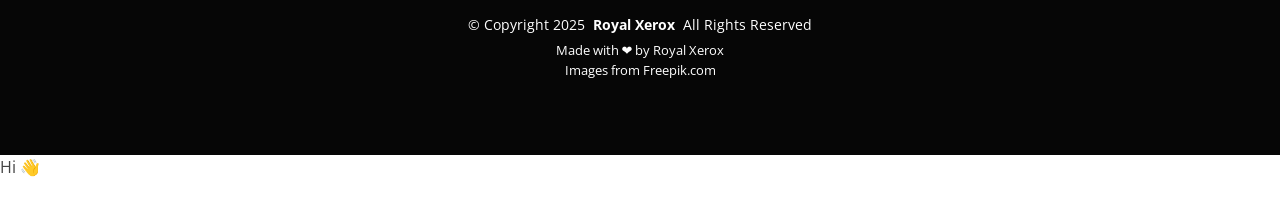
==== commit 751e563d: "07 Jan 2026 spiral binding add" ====
--- a/index.html
+++ b/index.html
@@ -379,6 +379,24 @@
         </div>
       </div><!-- End Service Item -->
 
+     <!-- Spiral Binding -->
+      <div class="col-lg-4 col-md-6" data-aos="fade-up" data-aos-delay="700">
+        <div class="service-item position-relative">
+          <div class="icon">
+            <i class="bi bi-journal-bookmark"></i>
+          </div>
+          <a href="#" class="stretched-link">
+            <h3>Spiral Binding</h3>
+          </a>
+          <p>
+            We offer neat and durable spiral binding services for documents,
+            projects, reports, and study materials in various sizes.(A4, A3, Legal)
+          </p>
+        </div>
+      </div>
+      <!-- End Service Item -->
+
+
       <!-- Web Designing -->
       <div class="col-lg-4 col-md-6" data-aos="fade-up" data-aos-delay="800">
         <div class="service-item position-relative">
@@ -596,7 +614,7 @@
         </h2>
         <div id="faq3" class="accordion-collapse collapse" aria-labelledby="faqHeading3" data-bs-parent="#faqAccordion">
           <div class="accordion-body">
-            Yes! At Royal Xerox, we offer both color and black & white photocopying up to A3 size. We use high-quality laser and inkjet printers to deliver the best printing results in Kerala.
+            Yes! At Royal Xerox, we offer both color and black & white photocopying up to A3 size. We use high-quality laser and inkjet printers to deliver the best printing results in Kerala. Spiral Binding in Thiruvalla
           </div>
         </div>
       </div><!-- End FAQ Item -->
@@ -624,7 +642,7 @@
         </h2>
         <div id="faq5" class="accordion-collapse collapse" aria-labelledby="faqHeading5" data-bs-parent="#faqAccordion">
           <div class="accordion-body">
-            Our combination of professional DTP services, fast printing, scanning, lamination, and customer-first approach makes Royal Xerox the best choice for anyone looking for printing and DTP services in Kerala.
+            Our combination of professional DTP services, fast printing, scanning, lamination, and customer-first approach makes Royal Xerox the best choice for anyone looking for printing and DTP services in Kerala. DTP in Thiruvalla, Photostat in Thiruvalla.PVC Card printing in Thiruvalla
           </div>
         </div>
       </div><!-- End FAQ Item -->
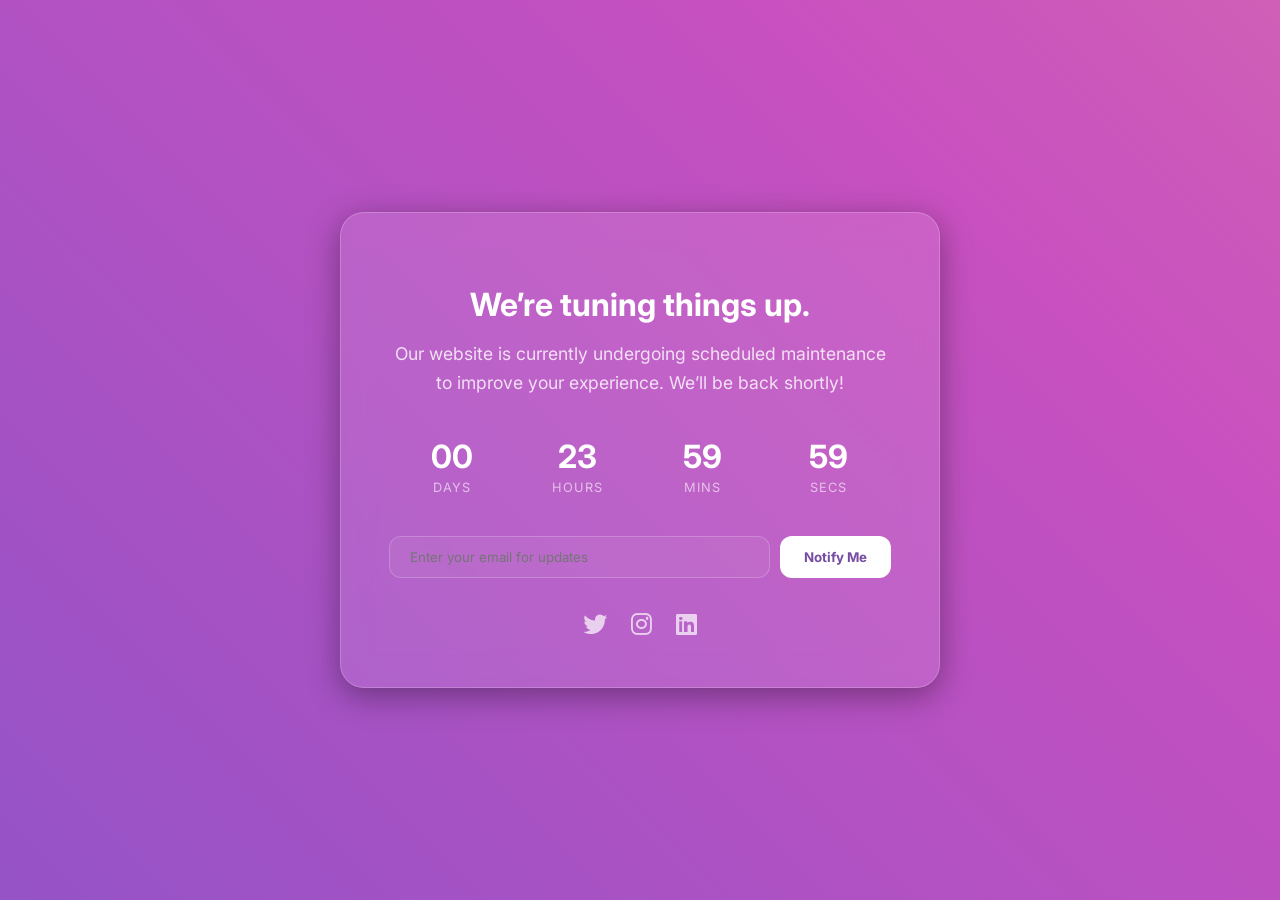
==== commit 4e93e409: "trademark commit" ====
--- a/index.html
+++ b/index.html
@@ -1,894 +1,238 @@
 <!DOCTYPE html>
 <html lang="en">
-
 <head>
-  <meta charset="utf-8">
-  <meta content="width=device-width, initial-scale=1.0" name="viewport">
-  <title>Royal Xerox</title>
-  <meta content="" name="description">
-  <meta content="" name="keywords">
-
-  <!-- Favicons -->
-  <link href="assets/img/images.jpeg" rel="icon">
-  <link href="assets/img/apple-touch-icon.png" rel="apple-touch-icon">
-
-  <!-- Fonts -->
-  <link href="https://fonts.googleapis.com" rel="preconnect">
-  <link href="https://fonts.gstatic.com" rel="preconnect" crossorigin>
-  <link href="https://fonts.googleapis.com/css2?family=Open+Sans:ital,wght@0,300;0,400;0,500;0,600;0,700;0,800;1,300;1,400;1,500;1,600;1,700;1,800&family=Poppins:ital,wght@0,100;0,200;0,300;0,400;0,500;0,600;0,700;0,800;0,900;1,100;1,200;1,300;1,400;1,500;1,600;1,700;1,800;1,900&family=Raleway:ital,wght@0,100;0,200;0,300;0,400;0,500;0,600;0,700;0,800;0,900;1,100;1,200;1,300;1,400;1,500;1,600;1,700;1,800;1,900&display=swap" rel="stylesheet">
-
-  <!-- Vendor CSS Files -->
-  <link href="assets/vendor/bootstrap/css/bootstrap.min.css" rel="stylesheet">
-  <link href="assets/vendor/bootstrap-icons/bootstrap-icons.css" rel="stylesheet">
-  <link href="assets/vendor/aos/aos.css" rel="stylesheet">
-  <link href="assets/vendor/swiper/swiper-bundle.min.css" rel="stylesheet">
-  <link href="assets/vendor/glightbox/css/glightbox.min.css" rel="stylesheet">
-
-  <!-- Main CSS File -->
-  <link href="assets/css/main.css" rel="stylesheet">
-
-  <!-- =======================================================
-  * Template Name: Day
-  * Template URL: https://bootstrapmade.com/day-multipurpose-html-template-for-free/
-  * Updated: Jun 29 2024 with Bootstrap v5.3.3
-  * Author: BootstrapMade.com
-  * License: https://bootstrapmade.com/license/
-  ======================================================== -->
+    <meta charset="UTF-8">
+    <meta name="viewport" content="width=device-width, initial-scale=1.0">
+    <title>Site Under Maintenance | We'll be back soon</title>
+    <!-- Google Fonts -->
+    <link href="https://fonts.googleapis.com/css2?family=Inter:wght@300;400;700&display=swap" rel="stylesheet">
+    <!-- Font Awesome for Icons -->
+    <link rel="stylesheet" href="https://cdnjs.cloudflare.com/ajax/libs/font-awesome/6.4.0/css/all.min.css">
+    
+    <style>
+        :root {
+            --primary-gradient: linear-gradient(135deg, #667eea 0%, #764ba2 100%);
+            --glass-bg: rgba(255, 255, 255, 0.1);
+            --glass-border: rgba(255, 255, 255, 0.2);
+            --text-color: #ffffff;
+        }
+
+        * {
+            margin: 0;
+            padding: 0;
+            box-sizing: border-box;
+            font-family: 'Inter', sans-serif;
+        }
+
+        body {
+            height: 100vh;
+            display: flex;
+            align-items: center;
+            justify-content: center;
+            background: #0f172a; /* Fallback */
+            overflow: hidden;
+            color: var(--text-color);
+        }
+
+        /* Animated Mesh Background */
+        .background {
+            position: absolute;
+            top: 0;
+            left: 0;
+            width: 100%;
+            height: 100%;
+            z-index: -1;
+            background: linear-gradient(45deg, #4158D0, #C850C0, #FFCC70);
+            background-size: 400% 400%;
+            animation: gradientBG 15s ease infinite;
+        }
+
+        @keyframes gradientBG {
+            0% { background-position: 0% 50%; }
+            50% { background-position: 100% 50%; }
+            100% { background-position: 0% 50%; }
+        }
+
+        /* Glassmorphism Card */
+        .maintenance-card {
+            background: var(--glass-bg);
+            backdrop-filter: blur(15px);
+            -webkit-backdrop-filter: blur(15px);
+            border: 1px solid var(--glass-border);
+            border-radius: 24px;
+            padding: 3rem;
+            text-align: center;
+            max-width: 600px;
+            width: 90%;
+            box-shadow: 0 8px 32px 0 rgba(0, 0, 0, 0.37);
+        }
+
+        .logo {
+            font-size: 2.5rem;
+            font-weight: 700;
+            margin-bottom: 1.5rem;
+            letter-spacing: -1px;
+        }
+
+        h1 {
+            font-size: 2rem;
+            margin-bottom: 1rem;
+            font-weight: 700;
+        }
+
+        p {
+            font-size: 1.1rem;
+            opacity: 0.8;
+            margin-bottom: 2.5rem;
+            line-height: 1.6;
+        }
+
+        /* Countdown Timer */
+        .countdown-container {
+            display: flex;
+            justify-content: space-around;
+            margin-bottom: 2.5rem;
+        }
+
+        .time-box {
+            flex: 1;
+        }
+
+        .time-box span {
+            display: block;
+            font-size: 2rem;
+            font-weight: 700;
+        }
+
+        .time-box label {
+            font-size: 0.8rem;
+            text-transform: uppercase;
+            letter-spacing: 1px;
+            opacity: 0.6;
+        }
+
+        /* Email Subscription */
+        .subscribe-form {
+            display: flex;
+            gap: 10px;
+            margin-bottom: 2rem;
+        }
+
+        input[type="email"] {
+            flex: 1;
+            padding: 12px 20px;
+            border-radius: 12px;
+            border: 1px solid var(--glass-border);
+            background: rgba(255, 255, 255, 0.05);
+            color: white;
+            outline: none;
+        }
+
+        button {
+            padding: 12px 24px;
+            border-radius: 12px;
+            border: none;
+            background: #fff;
+            color: #764ba2;
+            font-weight: 700;
+            cursor: pointer;
+            transition: 0.3s;
+        }
+
+        button:hover {
+            transform: translateY(-2px);
+            box-shadow: 0 5px 15px rgba(0,0,0,0.2);
+        }
+
+        /* Social Icons */
+        .social-links a {
+            color: white;
+            font-size: 1.5rem;
+            margin: 0 10px;
+            opacity: 0.7;
+            transition: 0.3s;
+        }
+
+        .social-links a:hover {
+            opacity: 1;
+            transform: scale(1.1);
+        }
+
+        /* Mobile Adjustments */
+        @media (max-width: 480px) {
+            .maintenance-card { padding: 2rem 1.5rem; }
+            h1 { font-size: 1.5rem; }
+            .subscribe-form { flex-direction: column; }
+            .time-box span { font-size: 1.5rem; }
+        }
+    </style>
 </head>
-<!-- Google tag (gtag.js) -->
-<script async src="https://www.googletagmanager.com/gtag/js?id=G-KK7XRBZE8E"></script>
-<script>
-  window.dataLayer = window.dataLayer || [];
-  function gtag(){dataLayer.push(arguments);}
-  gtag('js', new Date());
-
-  gtag('config', 'G-KK7XRBZE8E');
-</script>
-<body class="index-page">
-
-  <header id="header" class="header fixed-top">
-
-    <div class="topbar d-flex align-items-center">
-      <div class="container d-flex justify-content-center justify-content-md-between">
-        <div class="contact-info d-flex align-items-center">
-          <i class="bi bi-envelope d-flex align-items-center"><a href="mailto:rithinmedia@gmail.com">rithinmedia@gmail.com</a></i>
-          <i class="bi bi-phone d-flex align-items-center ms-4"><a href="tel:+919847664097"> +91 9847664097</a></i>
+<body>
+
+    <div class="background"></div>
+
+    <main class="maintenance-card">
+        <div class="logo"></div>
+        <h1>We’re tuning things up.</h1>
+        <p>Our website is currently undergoing scheduled maintenance to improve your experience. We’ll be back shortly!</p>
+
+        <!-- Countdown Timer -->
+        <div class="countdown-container">
+            <div class="time-box">
+                <span id="days">00</span>
+                <label>Days</label>
+            </div>
+            <div class="time-box">
+                <span id="hours">00</span>
+                <label>Hours</label>
+            </div>
+            <div class="time-box">
+                <span id="minutes">00</span>
+                <label>Mins</label>
+            </div>
+            <div class="time-box">
+                <span id="seconds">00</span>
+                <label>Secs</label>
+            </div>
         </div>
-        <div class="social-links d-none d-md-flex align-items-center">
-          
-          <a href="https://www.facebook.com/royalxeroxthiruvalla/" class="facebook"><i class="bi bi-facebook"></i></a>
-          <a href="#" class="instagram"><i class="bi bi-instagram"></i></a>
-          <a href="#" class="twitter"><i class="bi bi-twitter-x"></i></a>
-          <a href="#" class="linkedin"><i class="bi bi-linkedin"></i></a>
+
+        <!-- Notification Form -->
+        <form class="subscribe-form" onsubmit="event.preventDefault(); alert('We will notify you!');">
+            <input type="email" placeholder="Enter your email for updates" required>
+            <button type="submit">Notify Me</button>
+        </form>
+
+        <!-- Social Media -->
+        <div class="social-links">
+            <a href="#"><i class="fab fa-twitter"></i></a>
+            <a href="#"><i class="fab fa-instagram"></i></a>
+            <a href="#"><i class="fab fa-linkedin"></i></a>
         </div>
-      </div>
-    </div><!-- End Top Bar -->
-
-    <div class="branding d-flex align-items-center">
-
-      <div class="container position-relative d-flex align-items-center justify-content-between">
-        <a href="index.html" class="logo d-flex align-items-center">
-          <!-- Uncomment the line below if you also wish to use an image logo -->
-          <!-- <img src="assets/img/logo.png" alt=""> -->
-          <h1 class="sitename"><img src="assets/img/logo.png" alt=""></h1>
-        </a>
-
-        <nav id="navmenu" class="navmenu">
-          <ul>
-            <li><a href="#hero" class="active">Home</a></li>
-            <li><a href="#about">About</a></li>
-            <li><a href="#services">Services</a></li>
-            <li><a href="#product">Products</a></li>
-            <li><a href="#contact">Contact</a></li>
-          </ul>
-          <i class="mobile-nav-toggle d-xl-none bi bi-list"></i>
-        </nav>
-      </div>
-
-    </div>
-
-  </header>
-
-  <main class="main">
-
-
-    <!-- Hero Section -->
-    <section id="hero" class="hero section dark-background">
-
-      <img src="assets/img/hero-bg.jpg" alt="" data-aos="fade-in" id="logonav">
-
-      <div class="container" data-aos="fade-up" data-aos-delay="100">
-        <div class="row justify-content-start">
-          <div class="col-lg-8">
-            <h2>Welcome to Royal Xerox</h2>     
-            <p>Your one-stop destination for all your printing needs.</p>
-            <a href="#about" class="btn-get-started">Get Started</a>
-          </div>
-        </div>
-      </div>
-
-    </section><!-- /Hero Section -->
-
-    <!-- About Section -->
-    <section id="about" class="about section">
-
-      <!-- Section Title -->
-      <div class="container section-title" data-aos="fade-up">
-        <span>About Us<br></span>
-        <h2>About Us<br></h2>
-        <p>Welcome to Royal Xerox! Here's what sets us apart:</p>
-      </div><!-- End Section Title -->
-
-      <div class="container">
-
-
-        
-        <div class="row gy-4">
-
-          <div class="col-lg-6 order-1 order-lg-2" data-aos="fade-up" data-aos-delay="100">
-            <img src="assets/img/morningglory_printer.gif" class="img-fluid" alt="">
-          </div>
-
-          <div class="col-lg-6 order-2 order-lg-1 content" data-aos="fade-up" data-aos-delay="200">
-            <h3>Best shop for Printing, DTP & Designing services in Thiruvalla</h3>
-            <p class="fst-italic">
-              Discover the Royal Xerox difference and let us help you make a lasting impression.
-            </p>
-            <ul>
-              <li><i class="bi bi-check-circle"></i> <span>Deliver high-quality printing and DTP services.</span></li>
-              <li><i class="bi bi-check-circle"></i> <span>Provide exceptional customer service</span></li>
-              <li><i class="bi bi-check-circle"></i> <span>Support our community with reliable and creative solutions.</span></li>
-            </ul>
-            <a href="#cards" class="read-more"><span>Read More</span><i class="bi bi-arrow-right"></i></a>
-          </div>
-
-        </div>
-
-      </div>
-
-    </section><!-- /About Section -->
-
-    <!-- Cards Section -->
-    <section id="cards" class="cards section">
-      <div class="container section-title" data-aos="fade-up">
-        <span>Our Vision<br></span>
-        <h2>Our Vision<br></h2>
-        <p>At Royal Xerox ! Our vision is to </p>
-      </div><!-- End Section Title -->
-      <div class="container">
-
-        <div class="row no-gutters">
-
-          <div class="col-lg-4 col-md-6 card" data-aos="fade-up" data-aos-delay="100">
-            <span>01</span>
-            <h4>Become the leading printing and DTP service provider</h4>
-            <p>Offer High Quality Services, Competitive Pricing and Excellent Customer Service</p>
-          </div><!-- End Card Item -->
-
-          <div class="col-lg-4 col-md-6 card" data-aos="fade-up" data-aos-delay="200">
-            <span>02</span>
-            <h4>Continuously innovate and adopt the latest technologies.</h4>
-            <p>Committed to adapting the latest technologies and continuously working to improve customer experiences.</p>
-          </div><!-- End Card Item -->
-
-          <div class="col-lg-4 col-md-6 card" data-aos="fade-up" data-aos-delay="300">
-            <span>03</span>
-            <h4>Foster long-term relationships with our clients.</h4>
-            <p>We envision more than just providing exceptional printing and digital services. We are dedicated to cultivating enduring partnerships with our clients.</p>
-          </div><!-- End Card Item -->
-
-
-        </div>
-
-      </div>
-
-    </section><!-- /Cards Section -->
-
-    <section id="reviews" class="reviews section light-background">
-      <div class="container section-title" data-aos="fade-up">
-          <span>What Our Customers Say<br></span>
-          <h2>What Our Customers Say<br></h2>
-          
-          <!-- Add Google Reviews Logo -->
-          <div class="reviews-container">
-            <div class="google-reviews-logo">
-                <img src="assets/img/Google-Review-Logo.png" alt="Google Reviews">
-            </div>
-            <div class="overall-rating">
-                <h3>4.7</h3>
-                <div class="rating-number">Out of 5</div> <!-- Replace with actual rating info -->
-            </div>
-        </div>
-      </div><!-- End Section Title -->
-  
-      <div class="container">
-          <div class="swiper init-swiper">
-              <script type="application/json" class="swiper-config">
-                  {
-                      "loop": true,
-                      "speed": 600,
-                      "autoplay": {
-                          "delay": 5000
-                      },
-                      "slidesPerView": "auto",
-                      "pagination": {
-                          "el": ".swiper-pagination",
-                          "type": "bullets",
-                          "clickable": true
-                      },
-                      "breakpoints": {
-                          "320": {
-                              "slidesPerView": 1,
-                              "spaceBetween": 20
-                          },
-                          "640": {
-                              "slidesPerView": 2,
-                              "spaceBetween": 40
-                          },
-                          "992": {
-                              "slidesPerView": 3,
-                              "spaceBetween": 60
-                          }
-                      }
-                  }
-              </script>
-              <div class="swiper-wrapper align-items-center">
-                  <!-- Review Slide 1 -->
-                  <div class="swiper-slide review-slide">
-                      <div class="review-content">
-                          <p>"Very professional, they deliver the work at the said time. Highly recommended."</p>
-                          <h4>- Aparna Sumesh</h4>
-                      </div>
-                  </div>
-                  <!-- Review Slide 2 -->
-                  <div class="swiper-slide review-slide">
-                      <div class="review-content">
-                          <p>"Best experience with this shop.....best for colour printing and other paper works"</p>
-                          <h4>- Rufus Zacharia</h4>
-                      </div>
-                  </div>
-                  <!-- Add more review slides here -->
-                  <!-- Review Slide 3 -->
-                  <div class="swiper-slide review-slide">
-                      <div class="review-content">
-                          <p>"Superb Quality in Colour Printing..DTP..Lamination and timely delivery "</p>
-                          <h4>- Rajesh Kumar Sukumaran</h4>
-                      </div>
-                  </div>
-                  <!-- Review Slide 4 -->
-                  <div class="swiper-slide review-slide">
-                      <div class="review-content">
-                          <p>"Excellent for Colour Printing , DTP Works, Best shop in Thiruvalla"</p>
-                          <h4>- Neethu Chacko</h4>
-                      </div>
-                  </div>
-                  <!-- Review Slide 5 -->
-                  <div class="swiper-slide review-slide">
-                      <div class="review-content">
-                          <p>"Work perfection is awesome and having good knowledge in printing and designing"</p>
-                          <h4>- Preeja Nair</h4>
-                      </div>
-                  </div>
-              </div>
-          </div>
-      </div>
-  </section><!-- /Reviews Section -->
-
-  <!-- Services Section -->
-<section id="services" class="services section">
-
-  <!-- Section Title -->
-  <div class="container section-title" data-aos="fade-up">
-    <span>Services</span>
-    <h2>Services</h2>
-    <p>At Royal Xerox, we pride ourselves on offering a comprehensive range of printing and document services designed to meet your every need.</p>
-  </div><!-- End Section Title -->
-
-  <div class="container">
-
-    <div class="row gy-4">
-
-      <!-- DTP -->
-      <div class="col-lg-4 col-md-6" data-aos="fade-up" data-aos-delay="100">
-        <div class="service-item position-relative">
-          <div class="icon">
-            <i class="bi bi-pencil-square"></i>
-          </div>
-          <a href="#" class="stretched-link">
-            <h3>Desktop Publishing (DTP)</h3>
-          </a>
-          <p>We provide high-quality DTP services to meet all your publishing needs in both English and Malayalam.</p>
-        </div>
-      </div><!-- End Service Item -->
-
-      <!-- Printing -->
-      <div class="col-lg-4 col-md-6" data-aos="fade-up" data-aos-delay="200">
-        <div class="service-item position-relative">
-          <div class="icon">
-            <i class="bi bi-printer"></i>
-          </div>
-          <a href="#" class="stretched-link">
-            <h3>Printing</h3>
-          </a>
-          <p>We offer comprehensive printing solutions to bring your digital designs to life with precision and clarity.</p>
-        </div>
-      </div><!-- End Service Item -->
-
-      <!-- Photostat -->
-      <div class="col-lg-4 col-md-6" data-aos="fade-up" data-aos-delay="300">
-        <div class="service-item position-relative">
-          <div class="icon">
-            <i class="bi bi-files"></i>
-          </div>
-          <a href="#" class="stretched-link">
-            <h3>Photostat</h3>
-          </a>
-          <p>Fast and reliable photostat services to meet your document copying needs.</p>
-        </div>
-      </div><!-- End Service Item -->
-
-      <!-- Lamination -->
-      <div class="col-lg-4 col-md-6" data-aos="fade-up" data-aos-delay="400">
-        <div class="service-item position-relative">
-          <div class="icon">
-            <i class="bi bi-layers"></i>
-          </div>
-          <a href="#" class="stretched-link">
-            <h3>Lamination</h3>
-          </a>
-          <p>Protect your important documents with durable, high-quality lamination.</p>
-        </div>
-      </div><!-- End Service Item -->
-
-      <!-- E-Payments -->
-      <div class="col-lg-4 col-md-6" data-aos="fade-up" data-aos-delay="500">
-        <div class="service-item position-relative">
-          <div class="icon">
-            <i class="bi bi-credit-card"></i>
-          </div>
-          <a href="#" class="stretched-link">
-            <h3>E-Payments</h3>
-          </a>
-          <p>Pay government bills, non-governmental bills, and university fees quickly and securely at Royal Xerox.</p>
-        </div>
-      </div><!-- End Service Item -->
-
-      <!-- Scanning -->
-      <div class="col-lg-4 col-md-6" data-aos="fade-up" data-aos-delay="600">
-        <div class="service-item position-relative">
-          <div class="icon">
-            <i class="bi bi-scissors"></i>
-          </div>
-          <a href="#" class="stretched-link">
-            <h3>Scanning</h3>
-          </a>
-          <p>High-quality scanning services up to A3 size, ensuring your documents are digitized with accuracy.</p>
-        </div>
-      </div><!-- End Service Item -->
-
-      <!-- PVC Card Printing -->
-      <div class="col-lg-4 col-md-6" data-aos="fade-up" data-aos-delay="700">
-        <div class="service-item position-relative">
-          <div class="icon">
-            <i class="bi bi-person-badge"></i>
-          </div>
-          <a href="#" class="stretched-link">
-            <h3>PVC Card Printing</h3>
-          </a>
-          <p>We provide professional PVC card printing for ID cards, membership cards, access cards, and more with excellent durability and design quality.</p>
-        </div>
-      </div><!-- End Service Item -->
-
-     <!-- Spiral Binding -->
-      <div class="col-lg-4 col-md-6" data-aos="fade-up" data-aos-delay="700">
-        <div class="service-item position-relative">
-          <div class="icon">
-            <i class="bi bi-journal-bookmark"></i>
-          </div>
-          <a href="#" class="stretched-link">
-            <h3>Spiral Binding</h3>
-          </a>
-          <p>
-            We offer neat and durable spiral binding services for documents,
-            projects, reports, and study materials in various sizes.(A4, A3, Legal)
-          </p>
-        </div>
-      </div>
-      <!-- End Service Item -->
-
-
-      <!-- Web Designing -->
-      <div class="col-lg-4 col-md-6" data-aos="fade-up" data-aos-delay="800">
-        <div class="service-item position-relative">
-          <div class="icon">
-            <i class="bi bi-laptop"></i>
-          </div>
-          <a href="#" class="stretched-link">
-            <h3>Web Designing</h3>
-          </a>
-          <p>Professional web designing services to create user-friendly, responsive, and visually appealing websites for businesses and individuals.</p>
-        </div>
-      </div><!-- End Service Item -->
-
-      <!-- Software Solutions -->
-      <div class="col-lg-4 col-md-6" data-aos="fade-up" data-aos-delay="900">
-        <div class="service-item position-relative">
-          <div class="icon">
-            <i class="bi bi-code-slash"></i>
-          </div>
-          <a href="#" class="stretched-link">
-            <h3>Software Solutions</h3>
-          </a>
-          <p>Custom software solutions to streamline operations, enhance productivity, and support business growth with end-to-end services.</p>
-        </div>
-      </div><!-- End Service Item -->
-
-      <!-- IT Support Service -->
-      <div class="col-lg-4 col-md-6" data-aos="fade-up" data-aos-delay="1000">
-        <div class="service-item position-relative">
-          <div class="icon">
-            <i class="bi bi-headset"></i>
-          </div>
-          <a href="#" class="stretched-link">
-            <h3>IT Support Service</h3>
-          </a>
-          <p>Reliable IT support services for troubleshooting, maintenance, and data security to keep your business running smoothly.</p>
-        </div>
-      </div><!-- End Service Item -->
-
-    </div>
-  </div>
-</section><!-- /Services Section -->
-
-    
-<!-- Software Product Section -->
-<section id="product" class="product section dark-background">
-  <div class="container">
-    <h3 class="text-center mb-4">Our Product</h3>
-
-    <div class="row justify-content-center align-items-center" data-aos="zoom-in" data-aos-delay="100">
-      <div class="col-xl-10">
-        <div class="row align-items-center text-center text-md-start">
-          
-          <!-- Product Logo -->
-          <div class="col-md-6 mb-4 mb-md-0 text-center">
-            <img src="assets/img/project/credit+.png" 
-                 alt="Credit+ Software Product Logo" 
-                 class="img-fluid rounded shadow-lg" 
-                 style="max-width: 100%; height: auto; border: 3px solid #fff; border-radius: 12px;">
-          </div>
-          
-          <!-- Product Description -->
-          <div class="col-md-6">
-            <p class="lead">The smarter way to manage your shop’s credits & balances:</p>
-            
-            <ul class="list-unstyled">
-              <li class="mb-2"><i class="bi bi-people text-warning me-2"></i> Customer management with easy record tracking</li>
-              <li class="mb-2"><i class="bi bi-cash-coin text-success me-2"></i> Real-time credit & balance updates</li>
-              <li class="mb-2"><i class="bi bi-bar-chart-line text-info me-2"></i> Detailed reports & balance summaries</li>
-              <li class="mb-2"><i class="bi bi-phone text-primary me-2"></i> Mobile & tablet responsive design</li>
-              <li class="mb-2"><i class="bi bi-lightning-charge text-danger me-2"></i> Simple, fast, and user-friendly interface</li>
-            </ul>
-
-            <a class="cta-btn mt-3" href="#contact">Get a Free Demo</a>
-          </div>
-
-        </div>
-      </div>
-    </div>
-  </div>
-</section>
-<!-- /Software Product Section -->
-
-<!-- Brands Section -->
-<!-- =======================================================
-  * Brands That Trust Us Section (Manual CSS Animation)
-  ======================================================== -->
-<section id="brands" class="brands section light-background">
-
-  <!-- Section Title -->
-  <div class="container section-title">
-    <span>Brands That Trust Us</span>
-    <h2>Brands That Trust Us</h2>
-    <p>We're proud to collaborate with a diverse range of leading companies and partners.</p>
-  </div><!-- End Section Title -->
-
-  <div class="container">
-    <div class="brands-container">
-
-      <!-- First Row of Logos -->
-      <div class="brand-row">
-        <div class="brand-item">
-          <img src="assets/img/clients/client-3.png" alt="Brand Logo 1">
-        </div>
-        <div class="brand-item">
-          <img src="assets/img/clients/client-2.png" alt="Brand Logo 2">
-        </div>
-        <div class="brand-item">
-          <img src="assets/img/clients/client-4.png" alt="Brand Logo 3">
-        </div>
-        <div class="brand-item">
-          <img src="assets/img/clients/client-5.svg" alt="Brand Logo 4">
-        </div>
-        <div class="brand-item">
-          <img src="assets/img/clients/client-11.png" alt="Brand Logo 5">
-        </div>
-      </div>
-
-      <!-- Second Row of Logos -->
-      <div class="brand-row">
-        <div class="brand-item">
-          <img src="assets/img/clients/client-9.png" alt="Brand Logo 6">
-        </div>
-        <div class="brand-item">
-          <img src="assets/img/clients/client-1.png" alt="Brand Logo 7">
-        </div>
-        <div class="brand-item">
-          <img src="assets/img/clients/client-7.png" alt="Brand Logo 8">
-        </div>
-        <div class="brand-item">
-          <img src="assets/img/clients/client-10.gif" alt="Brand Logo 9">
-        </div>
-        <div class="brand-item">
-          <img src="assets/img/clients/client-6.png" alt="Brand Logo 10">
-        </div>
-        <div class="brand-item">
-          <img src="assets/img/clients/client-12.png" alt="Brand Logo 10">
-        </div>
-        <div class="brand-item">
-          <img src="assets/img/clients/client-13.png" alt="Brand Logo 10">
-        </div>
-      </div>
-
-    </div>
-  </div>
-
-</section><!-- /Brands Section -->
-    <!-- Call To Action Section -->
-    <section id="call-to-action" class="call-to-action section dark-background">
-
-      <img src="assets/img/cta-bg.jpg" alt="">
-
-      <div class="container">
-        <div class="row justify-content-center" data-aos="zoom-in" data-aos-delay="100">
-          <div class="col-xl-10">
-            <div class="text-center">
-              <h3>Reach out directly for any inquiries or assistance.</h3>
-              <a class="cta-btn" href="tel:+919847664097">Call</a>
-            </div>
-          </div>
-        </div>
-      </div>
-
-    </section><!-- /Call To Action Section -->
-
-
-    </section><!-- /Team Section -->
-  <!-- FAQ Section -->
-<section id="faq" class="faq section">
-
-  <!-- Section Title -->
-  <div class="container section-title" data-aos="fade-up">
-    <span>FAQ</span>
-    <h2>Frequently Asked Questions</h2>
-    <p>Looking for the best printing and DTP shop in Kerala? Here are answers to common questions about Royal Xerox and our services in Thiruvalla.</p>
-  </div><!-- End Section Title -->
-
-  <div class="container" data-aos="fade-up" data-aos-delay="100">
-    <div class="accordion" id="faqAccordion">
-
-      <!-- FAQ Item 1 -->
-      <div class="accordion-item">
-        <h2 class="accordion-header" id="faqHeading1">
-          <button class="accordion-button" type="button" data-bs-toggle="collapse" data-bs-target="#faq1" aria-expanded="true" aria-controls="faq1">
-            Why is Royal Xerox considered the best printing shop in Kerala?
-          </button>
-        </h2>
-        <div id="faq1" class="accordion-collapse collapse show" aria-labelledby="faqHeading1" data-bs-parent="#faqAccordion">
-          <div class="accordion-body">
-            Royal Xerox is trusted as one of the best printing shops in Kerala because we provide high-quality printing, fast service, affordable rates, and expert DTP support in both English and Malayalam. Our customers in Thiruvalla and across Kerala rely on us for professional results.
-          </div>
-        </div>
-      </div><!-- End FAQ Item -->
-
-      <!-- FAQ Item 2 -->
-      <div class="accordion-item">
-        <h2 class="accordion-header" id="faqHeading2">
-          <button class="accordion-button collapsed" type="button" data-bs-toggle="collapse" data-bs-target="#faq2" aria-expanded="false" aria-controls="faq2">
-            Where is the best DTP and printing shop located in Thiruvalla, Kerala?
-          </button>
-        </h2>
-        <div id="faq2" class="accordion-collapse collapse" aria-labelledby="faqHeading2" data-bs-parent="#faqAccordion">
-          <div class="accordion-body">
-            The best DTP and printing shop in Thiruvalla, Kerala is Royal Xerox. We are located at Room No.51, Ground Floor, Revenue Tower, Thiruvalla, PIN-689101 – right in the heart of the city for your convenience.
-          </div>
-        </div>
-      </div><!-- End FAQ Item -->
-
-      <!-- FAQ Item 3 -->
-      <div class="accordion-item">
-        <h2 class="accordion-header" id="faqHeading3">
-          <button class="accordion-button collapsed" type="button" data-bs-toggle="collapse" data-bs-target="#faq3" aria-expanded="false" aria-controls="faq3">
-            Do you provide both color and black & white photocopying in Kerala?
-          </button>
-        </h2>
-        <div id="faq3" class="accordion-collapse collapse" aria-labelledby="faqHeading3" data-bs-parent="#faqAccordion">
-          <div class="accordion-body">
-            Yes! At Royal Xerox, we offer both color and black & white photocopying up to A3 size. We use high-quality laser and inkjet printers to deliver the best printing results in Kerala. Spiral Binding in Thiruvalla
-          </div>
-        </div>
-      </div><!-- End FAQ Item -->
-
-      <!-- FAQ Item 4 -->
-      <div class="accordion-item">
-        <h2 class="accordion-header" id="faqHeading4">
-          <button class="accordion-button collapsed" type="button" data-bs-toggle="collapse" data-bs-target="#faq4" aria-expanded="false" aria-controls="faq4">
-            Can I pay government and university bills at Royal Xerox in Kerala?
-          </button>
-        </h2>
-        <div id="faq4" class="accordion-collapse collapse" aria-labelledby="faqHeading4" data-bs-parent="#faqAccordion">
-          <div class="accordion-body">
-            Absolutely. Royal Xerox is more than just a printing shop. We are one of the best places in Kerala to make secure e-payments for government bills, non-government payments, and university fees.
-          </div>
-        </div>
-      </div><!-- End FAQ Item -->
-
-      <!-- FAQ Item 5 -->
-      <div class="accordion-item">
-        <h2 class="accordion-header" id="faqHeading5">
-          <button class="accordion-button collapsed" type="button" data-bs-toggle="collapse" data-bs-target="#faq5" aria-expanded="false" aria-controls="faq5">
-            What makes Royal Xerox the best choice for printing and DTP in Kerala?
-          </button>
-        </h2>
-        <div id="faq5" class="accordion-collapse collapse" aria-labelledby="faqHeading5" data-bs-parent="#faqAccordion">
-          <div class="accordion-body">
-            Our combination of professional DTP services, fast printing, scanning, lamination, and customer-first approach makes Royal Xerox the best choice for anyone looking for printing and DTP services in Kerala. DTP in Thiruvalla, Photostat in Thiruvalla.PVC Card printing in Thiruvalla
-          </div>
-        </div>
-      </div><!-- End FAQ Item -->
-
-    </div>
-  </div>
-</section><!-- /FAQ Section -->
-
-
-
-    <!-- Contact Section -->
-    <section id="contact" class="contact section">
-
-      <!-- Section Title -->
-      <div class="container section-title" data-aos="fade-up">
-        <span>Contact</span>
-        <h2>Contact</h2>
-        <p>We're here to help! Whether you have a question about our services, need support, or want to give us feedback, we're just a message away.</p>
-      </div><!-- End Section Title -->
-
-      <div class="container" data-aos="fade-up" data-aos-delay="100">
-
-        <div class="row gy-4">
-
-          <div class="col-lg-6">
-            <div class="info-item d-flex flex-column justify-content-center align-items-center" data-aos="fade-up" data-aos-delay="200">
-              <i class="bi bi-geo-alt"></i>
-              <h3>Address</h3>
-              <p>Room No.51, Ground Floor, Revenue Tower, Thiruvalla, Kerala, PIN-689101 </p>
-            </div>
-          </div><!-- End Info Item -->
-
-          <div class="col-lg-3 col-md-6">
-            <div class="info-item d-flex flex-column justify-content-center align-items-center" data-aos="fade-up" data-aos-delay="300">
-              <i class="bi bi-telephone"></i>
-              <h3>Call Us</h3>
-              <p>+91 9847664097</p>
-   
-            </div>
-          </div><!-- End Info Item -->
-
-          <div class="col-lg-3 col-md-6">
-            <div class="info-item d-flex flex-column justify-content-center align-items-center" data-aos="fade-up" data-aos-delay="400">
-              <i class="bi bi-envelope"></i>
-              <h3>Email Us</h3>
-              <p>rithinmedia@gmail.com</p>
-            </div>
-          </div><!-- End Info Item -->
-
-        </div>
-
-        <div class="row gy-4 mt-1">
-          <div class="col-lg-6" data-aos="fade-up" data-aos-delay="300">
-            <iframe src="https://www.google.com/maps/embed?pb=!1m18!1m12!1m3!1d3936.4609875355113!2d76.5666291741224!3d9.380874283383577!2m3!1f0!2f0!3f0!3m2!1i1024!2i768!4f13.1!3m3!1m2!1s0x3b06240b7fc2f66b%3A0x5ed2994f30b6fde3!2sRoyal%20Xerox-%20Photostat%20%7C%20DTP%20%7C%20Internet%20%7C%20Printing%20upto%20A3%20%7C%20Lamination%7C%20Xerox!5e0!3m2!1sen!2sin!4v1720617554786!5m2!1sen!2sin" width="600" height="450" style="border:0;" allowfullscreen="" loading="lazy" referrerpolicy="no-referrer-when-downgrade"></iframe></iframe>
-          </div><!-- End Google Maps -->
-
-          <div class="col-lg-6">
-            <form action="https://formspree.io/f/xldrddgw" method="post" class="php-email-form" data-aos="fade-up" data-aos-delay="400">
-              <div class="row gy-4">
-
-                <div class="col-md-6">
-                  <input type="text" name="name" class="form-control" placeholder="Your Name" required="">
-                </div>
-
-                <div class="col-md-6 ">
-                  <input type="email" class="form-control" name="email" placeholder="Your Email" required="">
-                </div>
-
-                <div class="col-md-12">
-                  <input type="text" class="form-control" name="subject" placeholder="Subject" required="">
-                </div>
-
-                <div class="col-md-12">
-                  <textarea class="form-control" name="message" rows="6" placeholder="Message" required=""></textarea>
-                </div>
-
-                <div class="col-md-12 text-center">
-                  <div class="loading">Loading</div>
-                  <div class="error-message">Your message has been sent. Thank you!</div>
-                  <div class="sent-message">Your message has been sent. Thank you!</div>
-
-                  <button type="submit">Send Message</button>
-                </div>
-
-              </div>
-            </form>
-          </div><!-- End Contact Form -->
-
-        </div>
-
-      </div>
-
-    </section><!-- /Contact Section -->
-
-  </main>
-
-  <footer id="footer" class="footer position-relative dark-background">
-
-    <div class="container footer-top">
-      <div class="row gy-4">
-        <div class="col-lg-4 col-md-6">
-          <div class="footer-about">
-            <a href="index.html" class="logo sitename"><img src="assets/img/logo.png" alt=""></a>
-            <div class="footer-contact pt-3">
-              <p>Room No. 51, Ground Floor, Revenue Tower</p>
-              <p>Thiruvalla, Kerala, IN 689101</p>
-              <p class="mt-3"><strong>Phone:</strong> <span>+91 9847664097</span></p>
-              <p><strong>Email:</strong> <span>rithinmedia@gmail.com</span></p>
-            </div>
-            <div class="social-links d-flex mt-4">
-              <a href="https://www.facebook.com/royalxeroxthiruvalla/"><i class="bi bi-facebook"></i></a>
-              <a href=""><i class="bi bi-twitter-x"></i></a>
-              <a href=""><i class="bi bi-instagram"></i></a>
-              <a href=""><i class="bi bi-linkedin"></i></a>
-            </div>
-          </div>
-        </div>
-
-        <div class="col-lg-2 col-md-3 footer-links">
-          <h4>Useful Links</h4>
-          <ul>
-            <li><a href="#">Home</a></li>
-            <li><a href="#about">About us</a></li>
-            <li><a href="#services">Services</a></li>
-            <li><a href="careers.html">Careers</a></li>
-            <li><a href="#">Terms of service</a></li>
-            <li><a href="#">Privacy policy</a></li>
-          </ul>
-        </div>
-
-        <div class="col-lg-2 col-md-3 footer-links">
-          <h4>Our Services</h4>
-          <ul>
-            <li><a href="#services">DTP</a></li>
-            <li><a href="#services">PHOTOSTAT</a></li>
-            <li><a href="#services">LAMINATION</a></li>
-            <li><a href="#services">SCANNING</a></li>
-            <li><a href="#services">E-PAYMENT</a></li>
-          </ul>
-        </div>
-
-        <div class="col-lg-4 col-md-12 footer-newsletter">
-          <h4>Our Newsletter</h4>
-          <p>Subscribe to our newsletter and receive the latest news about our products and services!</p>
-          <form action="forms/newsletter.php" method="post" class="php-email-form">
-            <div class="newsletter-form"><input type="email" name="email"><input type="submit" value="Subscribe"></div>
-            <div class="loading">Loading</div>
-            <div class="sent-message">Your subscription request has been sent. Thank you!</div>
-          </form>
-        </div>
-
-      </div>
-    </div>
-
-    <div class="container copyright text-center mt-4">
-      <p>© <span>Copyright 2025</span> <strong class="px-1 sitename">Royal Xerox</strong> <span>All Rights Reserved</span></p>
-      <div class="credits">
-        <!-- All the links in the footer should remain intact. -->
-        <!-- You can delete the links only if you've purchased the pro version. -->
-        <!-- Licensing information: https://bootstrapmade.com/license/ -->
-        <!-- Purchase the pro version with working PHP/AJAX contact form: [buy-url] -->
-        Made with ❤️ by Royal Xerox</a></a>
-        <p>Images from Freepik.com</p>
-      </div>
-    </div>
-
-  </footer>
-  <!-- Floating Chatbot -->
-  <div id="chatbot-container">
-  <div id="chat-message">Hi 👋</div>
-  <div id="chatbot">
-    <!-- WhatsApp Logo SVG -->
-    <svg xmlns="http://www.w3.org/2000/svg" width="28" height="28" fill="white" viewBox="0 0 24 24">
-      <path d="M.057 24l1.687-6.163a11.867 11.867 0 01-1.587-5.96C.16 5.3 5.307.154 11.64.154c3.17 0 6.167 1.237 8.413 3.484a11.82 11.82 0 013.48 8.414c-.003 6.333-5.15 11.48-11.483 11.48a11.9 11.9 0 01-5.962-1.59L.057 24zm6.597-3.807c1.676.995 3.276 1.591 5.084 1.593 5.448 0 9.886-4.434 9.889-9.877.002-5.462-4.415-9.89-9.881-9.892-5.452 0-9.887 4.428-9.889 9.88a9.84 9.84 0 001.606 5.26l-.999 3.648 3.19-.992zm11.387-5.464c-.074-.124-.272-.198-.57-.347-.297-.149-1.758-.868-2.031-.967-.272-.099-.47-.149-.669.149-.198.297-.768.967-.94 1.165-.173.198-.347.223-.644.074-.297-.149-1.255-.463-2.39-1.475-.883-.788-1.48-1.761-1.653-2.059-.173-.297-.018-.458.13-.606.134-.133.297-.347.446-.52.149-.173.198-.297.298-.495.099-.198.05-.372-.025-.521-.074-.149-.669-1.612-.916-2.209-.242-.579-.487-.5-.669-.51-.173-.007-.372-.009-.57-.009-.198 0-.52.074-.793.372s-1.04 1.016-1.04 2.479 1.065 2.876 1.213 3.074c.149.198 2.095 3.2 5.076 4.487.709.306 1.262.489 1.694.626.712.227 1.36.195 1.872.118.571-.085 1.758-.719 2.006-1.413.248-.694.248-1.289.173-1.413z"/>
-    </svg>
-  </div>
-</div>
-
-  <!-- Small notification sound -->
-  <audio id="chat-sound" src="https://www.soundjay.com/buttons/sounds/button-3.mp3" preload="auto"></audio>
-
-  <!-- Scroll Top -->
-  <a href="#" id="scroll-top" class="scroll-top d-flex align-items-center justify-content-center"><i class="bi bi-arrow-up-short"></i></a>
-
-  <!-- Preloader -->
-  <div id="preloader"></div>
-
-  <!-- Vendor JS Files -->
-  <script src="assets/vendor/bootstrap/js/bootstrap.bundle.min.js"></script>
-  <script src="assets/vendor/php-email-form/validate.js"></script>
-  <script src="assets/vendor/aos/aos.js"></script>
-  <script src="assets/vendor/swiper/swiper-bundle.min.js"></script>
-  <script src="assets/vendor/glightbox/js/glightbox.min.js"></script>
-  <script src="assets/vendor/imagesloaded/imagesloaded.pkgd.min.js"></script>
-  <script src="assets/vendor/isotope-layout/isotope.pkgd.min.js"></script>
-
-  <!-- Main JS File -->
-  <script src="assets/js/main.js"></script>
-
+    </main>
+
+    <script>
+        // Set the date we're counting down to (24 hours from now)
+        const countdownDate = new Date().getTime() + (24 * 60 * 60 * 1000);
+
+        const updateTimer = setInterval(function() {
+            const now = new Date().getTime();
+            const distance = countdownDate - now;
+
+            const days = Math.floor(distance / (1000 * 60 * 60 * 24));
+            const hours = Math.floor((distance % (1000 * 60 * 60 * 24)) / (1000 * 60 * 60));
+            const minutes = Math.floor((distance % (1000 * 60 * 60)) / (1000 * 60));
+            const seconds = Math.floor((distance % (1000 * 60)) / 1000);
+
+            document.getElementById("days").innerText = days.toString().padStart(2, '0');
+            document.getElementById("hours").innerText = hours.toString().padStart(2, '0');
+            document.getElementById("minutes").innerText = minutes.toString().padStart(2, '0');
+            document.getElementById("seconds").innerText = seconds.toString().padStart(2, '0');
+
+            if (distance < 0) {
+                clearInterval(updateTimer);
+                document.querySelector("h1").innerText = "We're back!";
+            }
+        }, 1000);
+    </script>
 </body>
-<script>
-  document.addEventListener("DOMContentLoaded", () => {
-  const items = document.querySelectorAll(".brand-item");
-  const delay = 2000; // time per logo (ms)
-
-  items.forEach((item, index) => {
-    item.style.animation = `spotlight ${items.length * (delay / 1000)}s infinite`;
-    item.style.animationDelay = `${index * (delay / 1000)}s`;
-  });
-});
-
-  // WhatsApp redirect on icon click
-  document.getElementById("chatbot").onclick = function() {
-    window.open("https://wa.me/919656719834?text=Hi%2C%20I%20just%20came%20across%20your%20website%20and%20wanted%20to%20connect%20with%20you%20on%20WhatsApp.", "_blank"); // replace with your WhatsApp number
-  };
-
-  // Play sound + show "Hi 👋"
-  window.onload = function() {
-    const sound = document.getElementById("chat-sound");
-    sound.play();
-  };
-
-  // Auto-hide the "Hi" bubble after 5 seconds
-  setTimeout(() => {
-    document.getElementById("chat-message").style.display = "none";
-  }, 5000);
-
-  const form = document.getElementById('contact-form');
-  form.addEventListener('submit', async (event) => {
-    event.preventDefault();
-    const formData = new FormData(form);
-    
-    const response = await fetch(form.action, {
-      method: form.method,
-      body: formData,
-      headers: {
-        'Accept': 'application/json'
-      }
-    });
-
-    if (response.ok) {
-      alert("Your message has been sent. Thank you!");
-    } else {
-      alert("There was an error sending your message. Please try again later.");
-    }
-    
-  });
-</script>
 </html>
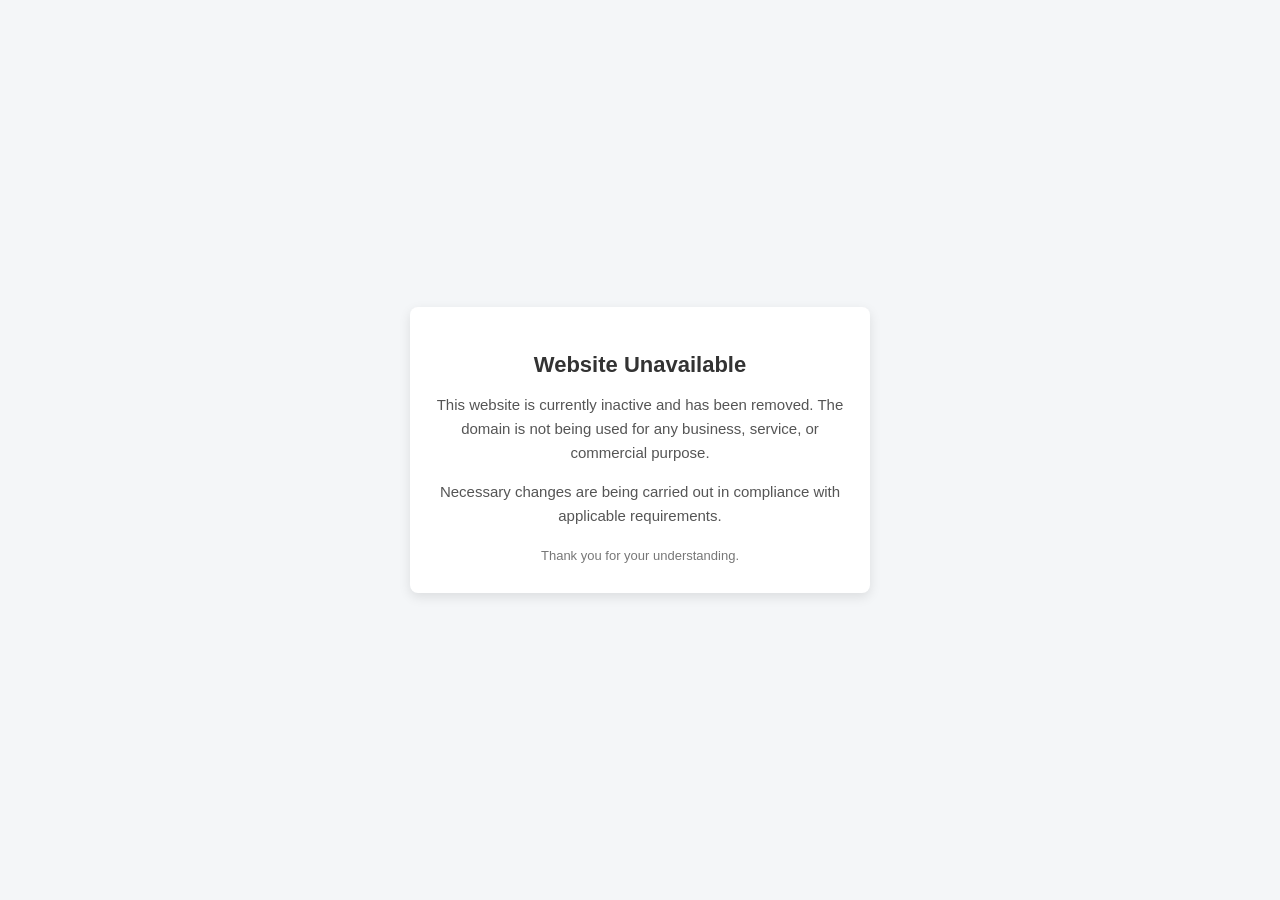
==== commit f038c5a9: "legal commit" ====
--- a/index.html
+++ b/index.html
@@ -3,236 +3,56 @@
 <head>
     <meta charset="UTF-8">
     <meta name="viewport" content="width=device-width, initial-scale=1.0">
-    <title>Site Under Maintenance | We'll be back soon</title>
-    <!-- Google Fonts -->
-    <link href="https://fonts.googleapis.com/css2?family=Inter:wght@300;400;700&display=swap" rel="stylesheet">
-    <!-- Font Awesome for Icons -->
-    <link rel="stylesheet" href="https://cdnjs.cloudflare.com/ajax/libs/font-awesome/6.4.0/css/all.min.css">
-    
+    <title>Website Unavailable</title>
     <style>
-        :root {
-            --primary-gradient: linear-gradient(135deg, #667eea 0%, #764ba2 100%);
-            --glass-bg: rgba(255, 255, 255, 0.1);
-            --glass-border: rgba(255, 255, 255, 0.2);
-            --text-color: #ffffff;
-        }
-
-        * {
+        body {
             margin: 0;
-            padding: 0;
-            box-sizing: border-box;
-            font-family: 'Inter', sans-serif;
-        }
-
-        body {
-            height: 100vh;
+            font-family: Arial, Helvetica, sans-serif;
+            background-color: #f4f6f8;
             display: flex;
             align-items: center;
             justify-content: center;
-            background: #0f172a; /* Fallback */
-            overflow: hidden;
-            color: var(--text-color);
+            height: 100vh;
         }
-
-        /* Animated Mesh Background */
-        .background {
-            position: absolute;
-            top: 0;
-            left: 0;
-            width: 100%;
-            height: 100%;
-            z-index: -1;
-            background: linear-gradient(45deg, #4158D0, #C850C0, #FFCC70);
-            background-size: 400% 400%;
-            animation: gradientBG 15s ease infinite;
+        .container {
+            background: #ffffff;
+            padding: 30px 20px;
+            max-width: 420px;
+            width: 90%;
+            border-radius: 8px;
+            box-shadow: 0 4px 12px rgba(0,0,0,0.1);
+            text-align: center;
         }
-
-        @keyframes gradientBG {
-            0% { background-position: 0% 50%; }
-            50% { background-position: 100% 50%; }
-            100% { background-position: 0% 50%; }
+        h1 {
+            font-size: 22px;
+            color: #333;
+            margin-bottom: 15px;
         }
-
-        /* Glassmorphism Card */
-        .maintenance-card {
-            background: var(--glass-bg);
-            backdrop-filter: blur(15px);
-            -webkit-backdrop-filter: blur(15px);
-            border: 1px solid var(--glass-border);
-            border-radius: 24px;
-            padding: 3rem;
-            text-align: center;
-            max-width: 600px;
-            width: 90%;
-            box-shadow: 0 8px 32px 0 rgba(0, 0, 0, 0.37);
-        }
-
-        .logo {
-            font-size: 2.5rem;
-            font-weight: 700;
-            margin-bottom: 1.5rem;
-            letter-spacing: -1px;
-        }
-
-        h1 {
-            font-size: 2rem;
-            margin-bottom: 1rem;
-            font-weight: 700;
-        }
-
         p {
-            font-size: 1.1rem;
-            opacity: 0.8;
-            margin-bottom: 2.5rem;
+            font-size: 15px;
+            color: #555;
             line-height: 1.6;
         }
-
-        /* Countdown Timer */
-        .countdown-container {
-            display: flex;
-            justify-content: space-around;
-            margin-bottom: 2.5rem;
-        }
-
-        .time-box {
-            flex: 1;
-        }
-
-        .time-box span {
-            display: block;
-            font-size: 2rem;
-            font-weight: 700;
-        }
-
-        .time-box label {
-            font-size: 0.8rem;
-            text-transform: uppercase;
-            letter-spacing: 1px;
-            opacity: 0.6;
-        }
-
-        /* Email Subscription */
-        .subscribe-form {
-            display: flex;
-            gap: 10px;
-            margin-bottom: 2rem;
-        }
-
-        input[type="email"] {
-            flex: 1;
-            padding: 12px 20px;
-            border-radius: 12px;
-            border: 1px solid var(--glass-border);
-            background: rgba(255, 255, 255, 0.05);
-            color: white;
-            outline: none;
-        }
-
-        button {
-            padding: 12px 24px;
-            border-radius: 12px;
-            border: none;
-            background: #fff;
-            color: #764ba2;
-            font-weight: 700;
-            cursor: pointer;
-            transition: 0.3s;
-        }
-
-        button:hover {
-            transform: translateY(-2px);
-            box-shadow: 0 5px 15px rgba(0,0,0,0.2);
-        }
-
-        /* Social Icons */
-        .social-links a {
-            color: white;
-            font-size: 1.5rem;
-            margin: 0 10px;
-            opacity: 0.7;
-            transition: 0.3s;
-        }
-
-        .social-links a:hover {
-            opacity: 1;
-            transform: scale(1.1);
-        }
-
-        /* Mobile Adjustments */
-        @media (max-width: 480px) {
-            .maintenance-card { padding: 2rem 1.5rem; }
-            h1 { font-size: 1.5rem; }
-            .subscribe-form { flex-direction: column; }
-            .time-box span { font-size: 1.5rem; }
+        .note {
+            margin-top: 20px;
+            font-size: 13px;
+            color: #777;
         }
     </style>
 </head>
 <body>
-
-    <div class="background"></div>
-
-    <main class="maintenance-card">
-        <div class="logo"></div>
-        <h1>We’re tuning things up.</h1>
-        <p>Our website is currently undergoing scheduled maintenance to improve your experience. We’ll be back shortly!</p>
-
-        <!-- Countdown Timer -->
-        <div class="countdown-container">
-            <div class="time-box">
-                <span id="days">00</span>
-                <label>Days</label>
-            </div>
-            <div class="time-box">
-                <span id="hours">00</span>
-                <label>Hours</label>
-            </div>
-            <div class="time-box">
-                <span id="minutes">00</span>
-                <label>Mins</label>
-            </div>
-            <div class="time-box">
-                <span id="seconds">00</span>
-                <label>Secs</label>
-            </div>
+    <div class="container">
+        <h1>Website Unavailable</h1>
+        <p>
+            This website is currently inactive and has been removed.
+            The domain is not being used for any business, service, or commercial purpose.
+        </p>
+        <p>
+            Necessary changes are being carried out in compliance with applicable requirements.
+        </p>
+        <div class="note">
+            Thank you for your understanding.
         </div>
-
-        <!-- Notification Form -->
-        <form class="subscribe-form" onsubmit="event.preventDefault(); alert('We will notify you!');">
-            <input type="email" placeholder="Enter your email for updates" required>
-            <button type="submit">Notify Me</button>
-        </form>
-
-        <!-- Social Media -->
-        <div class="social-links">
-            <a href="#"><i class="fab fa-twitter"></i></a>
-            <a href="#"><i class="fab fa-instagram"></i></a>
-            <a href="#"><i class="fab fa-linkedin"></i></a>
-        </div>
-    </main>
-
-    <script>
-        // Set the date we're counting down to (24 hours from now)
-        const countdownDate = new Date().getTime() + (24 * 60 * 60 * 1000);
-
-        const updateTimer = setInterval(function() {
-            const now = new Date().getTime();
-            const distance = countdownDate - now;
-
-            const days = Math.floor(distance / (1000 * 60 * 60 * 24));
-            const hours = Math.floor((distance % (1000 * 60 * 60 * 24)) / (1000 * 60 * 60));
-            const minutes = Math.floor((distance % (1000 * 60 * 60)) / (1000 * 60));
-            const seconds = Math.floor((distance % (1000 * 60)) / 1000);
-
-            document.getElementById("days").innerText = days.toString().padStart(2, '0');
-            document.getElementById("hours").innerText = hours.toString().padStart(2, '0');
-            document.getElementById("minutes").innerText = minutes.toString().padStart(2, '0');
-            document.getElementById("seconds").innerText = seconds.toString().padStart(2, '0');
-
-            if (distance < 0) {
-                clearInterval(updateTimer);
-                document.querySelector("h1").innerText = "We're back!";
-            }
-        }, 1000);
-    </script>
+    </div>
 </body>
-</html>+</html>
